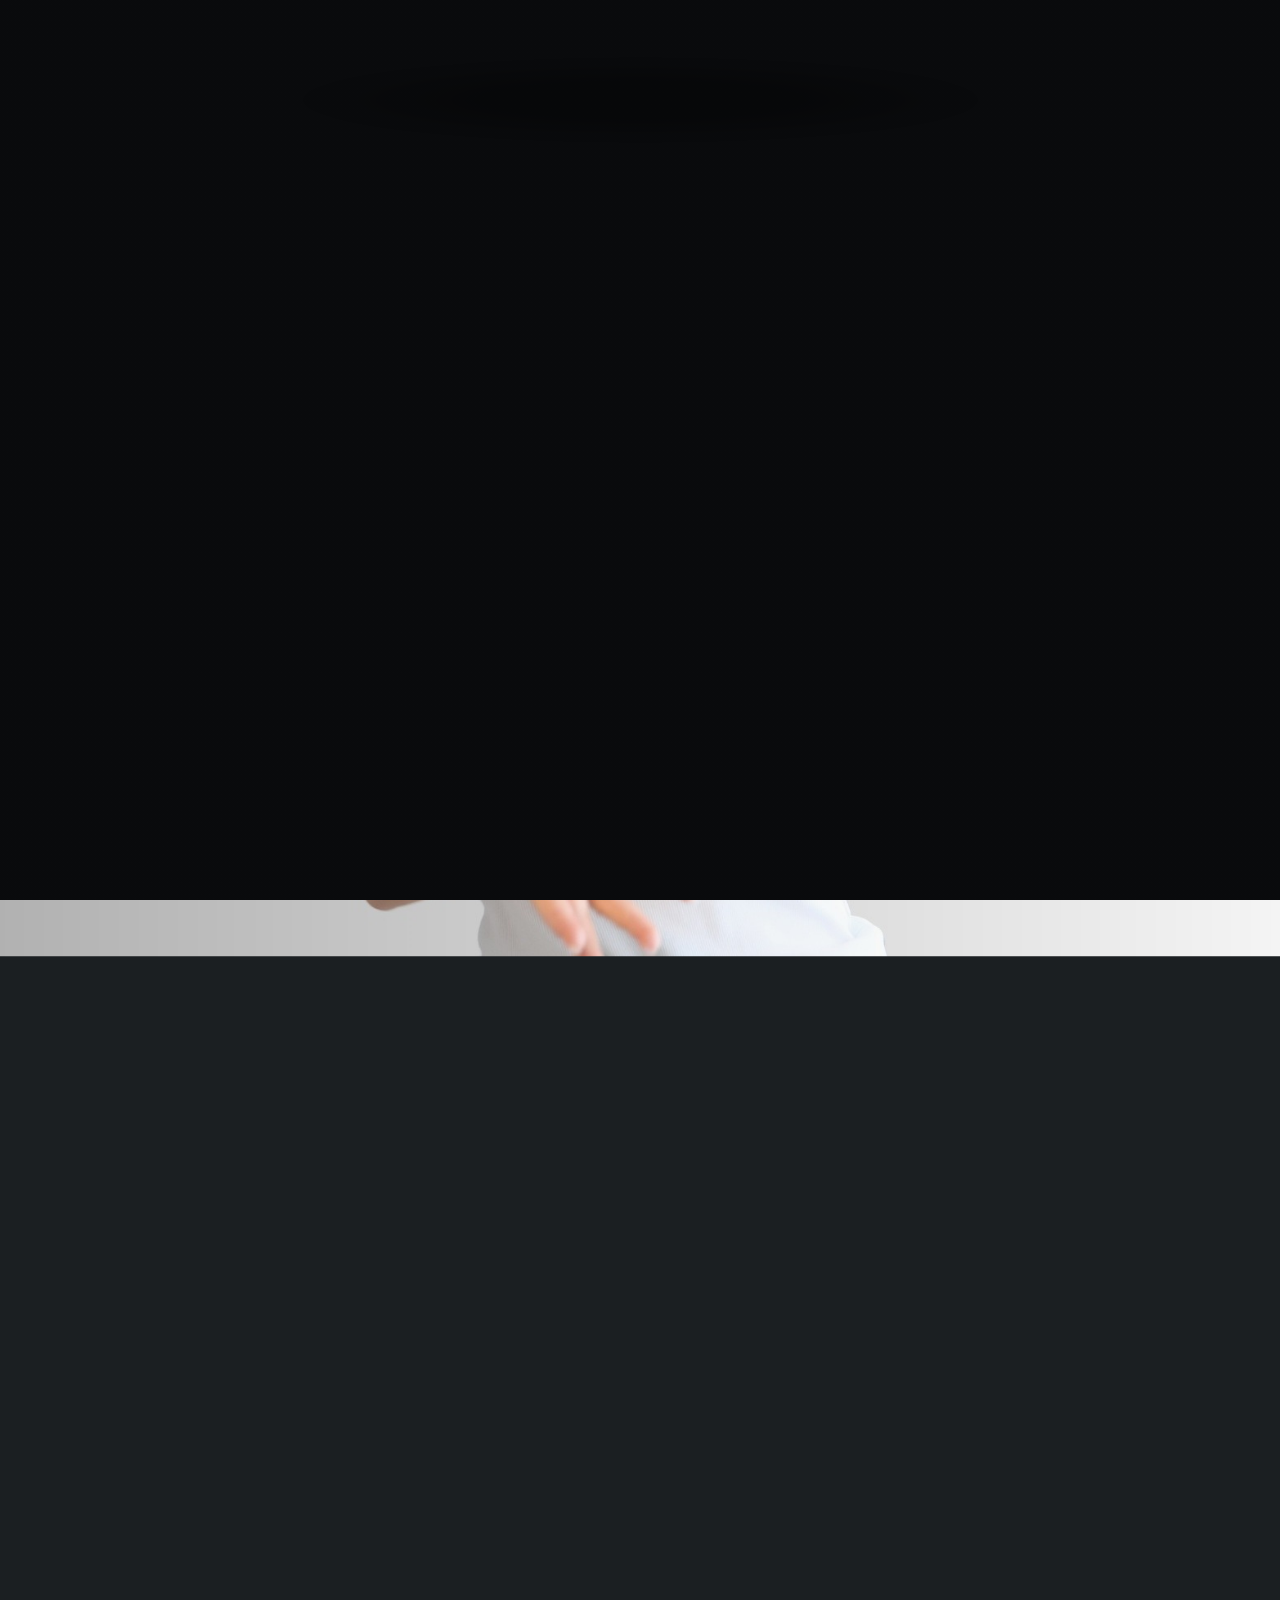
==== index.html @ 4528d829 "suntaici-firstpage" ====
<!DOCTYPE HTML>
<!--
	Dimension by HTML5 UP
	html5up.net | @ajlkn
	Free for personal and commercial use under the CCA 3.0 license (html5up.net/license)
-->
<html>
	<head>
		<title>Raluca Buzatu</title>
		<meta charset="utf-8" />
		<meta name="viewport" content="width=device-width, initial-scale=1, user-scalable=no" />
		<link rel="stylesheet" href="assets/css/main.css" />
		<noscript><link rel="stylesheet" href="assets/css/noscript.css" /></noscript>
	</head>
	<body class="is-preload">

		<!-- Wrapper -->
			<div id="wrapper">

				<!-- Header -->
					<header id="header">
						<!--<div class="logo">
							<span class="icon fas fa-infinity"></span>
						</div>-->
						<div class="content">
							<div class="inner">
								<h1>Raluca Buzatu</h1>
								<p>Trainer & Coach în Transformare Personală | Terapeut cu formare în lucrul psihologic, <br />
								emoțional și energetic | Fondatoarea tehnicii LUMIA</p>
							</div>
						</div>
						<nav>
							<ul>
								<li><a href="#eusunt">Eu sunt</a></li>
								<li><a href="#ceofer">Ce ofer</a></li>
								<li><a href="#vreau">Vreau</a></li>
								<li><a href="#suntaici">Sunt aici</a></li>
								<!--<li><a href="#elements">Elements</a></li>-->
							</ul>
						</nav>
					</header>

				<!-- Main -->
					<div id="main">

						<!-- Eu sunt -->
							<article id="eusunt">
								<h2 class="major">Eu sunt</h2>
								<span class="image main"><img src="images/pic01.jpg" alt="" /></span>
								<p>Eu sunt Raluca Mioara, un suflet care și-a început călătoria acum mulți ani, în căutarea sinelui. Pasiunea mi-am descoperit-o în timpul revoluției mele interioare, care m-a condus către oameni.</p>
								<p>„Eu sunt” nu vreau să fie despre mine, vreau să fie despre tine. Pentru că tu poți fi tot ceea ce ai visat de mic sau de mică să fii, tot ce ți-ai dorit dintotdeauna; poate o variantă mai bună, poate un suflet mai conectat cu Dumnezeu, cu Divinul, cu scânteia ta interioară.</p>
								<p>Am ales să mă dedic propriei evoluții pentru a-ți oferi un sprijin real. Am lăsat în urmă validările ego-ului ca să te primesc cu o inimă deschisă, într-un proces de transformare pe care îl continui zi de zi.</p>
								<p>Așa că, în prezent, sunt maestru Reiki și inițiată în Shamballa, Karuna și Bioenergie. Sunt coach și trainer acreditat, cu o pasiune nesfârșită de a aduce lumină în viețile celor care aleg să lucreze cu mine.</p>								
							
							<ul class="actions next-section">
								<li><a href="#ceofer" class="button next-btn">Descoperă ce ofer</a></li>
								<li><a href="#vreau" class="button book-btn">Programează o sesiune</a></li>
							</ul>
							</article>

				<!-- Ce ofer -->
				<article id="ceofer">
				<h2 class="major">Ce ofer</h2>
				<span class="image main"><img src="images/pic02.jpg" alt="" /></span>
				
				<!-- SESIUNE 1:1 -->
				<section class="offer-block">
					<h3 class="offer-title">Sesiune individuală 1:1</h3>

					<p>
					<strong>Online – Google Meet</strong><br>
					Durată: 60 minute
					</p>

					<p>
					Un spațiu sigur și lipsit de judecată, în care poți vorbi liber și înțelege mai clar ceea ce trăiești. 
					În acest proces, poți descoperi direcția potrivită pentru tine, cu susținere autentică și înțelegere.
					</p>

					<details>
					<summary>Sesiunea individuală 1:1 este potrivită pentru tine dacă…</summary>

					<ul>
						<li>Te simți rătăcit în propria viață</li>
						<li>Te simți neînțeles sau judecat</li>
						<li>Treci printr-un moment provocator</li>
						<li>Îți dorești o schimbare, dar nu știi de unde să începi</li>
						<li>Simți că ceva te blochează și nu înțelegi exact ce</li>
						<li>Simți nevoia să vorbești cu cineva într-un spațiu sigur</li>
						<li>Vrei mai multă încredere și claritate în viața ta</li>
						<li>Vrei să te regăsești și să îți accesezi potențialul</li>
					</ul>

					</details>
				</section>

				<!-- LUMIA -->
				<section class="offer-block">
					<h3 class="offer-title">Sesiune energetică LUMIA</h3>

					<p>
					<strong>De la distanță</strong><br>
					Durată: 60 minute
					</p>

					<p>
					În sesiunile LUMIA, mă conectez la Energia Sursei și permit energiei să ajungă la tine exact atât cât ai nevoie.
					În timpul sesiunii pot identifica zonele în care energia este blocată sau dezechilibrată. 
					Acestea se pot manifesta prin oboseală, disconfort fizic sau emoțional.
					Procesul susține eliberarea acestor tensiuni, precum și curățarea și alinierea centrilor energetici (chakrelor) 
					pentru a reveni treptat la echilibru, claritate și la o stare naturală de armonie.
					</p>

					<details>
					<summary>Sesiunea energetică LUMIA este potrivită pentru tine dacă…</summary>

					<ul>
						<li>Simți că ai blocaje energetice sau emoționale</li>
						<li>Te confrunți cu stres, oboseală sau epuizare</li>
						<li>Ai nevoie de relaxare profundă și liniște interioară</li>
						<li>Îți dorești mai multă claritate în deciziile tale</li>
						<li>Simți nevoia să te reconectezi cu tine și cu energia ta</li>
						<li>Vrei susținere în procesul tău personal și în intențiile tale reale</li>
					</ul>
					</details>
				</section>

				<ul class="actions next-section">
					<li><a href="#vreau" class="button book-btn">Programează o sesiune</a></li>
				</ul>
				</article>

						<!-- Vreau -->
							<article id="vreau">
								<h2 class="major">Vreau</h2>
								<section id="programare" style="max-width: 100%; margin: 40px auto; padding: 0;">
									<!-- <h2 style="margin-bottom: 12px;">Programează o ședință</h2> -->
									<p style="margin-top: 0; margin-bottom: 16px; opacity: 0.8;">
										Alege tipul întâlnirii, apoi selectează data și ora disponibile.
									</p>

									<div id="iframe-holder" style="border: 1px solid rgba(0,0,0,0.12); border-radius: 12px; overflow: hidden;">
										<iframe
										id="calendar-cal"
										src="https://cal.com/ralucabuzatu"
										style="width: 100%; height: 820px; border: 0;"
										loading="lazy"
										referrerpolicy="no-referrer-when-downgrade"
										allow="camera; microphone; fullscreen; display-capture">
										</iframe>
									</div>
								</section>
							</article>

						<!-- Sunt aici -->
							<article id="suntaici">
								<h2 class="major">Începem?</h2>
								<span class="image main"><img src="images/pic03.jpg" alt="" /></span>
								<form id="suntaiciForm">
								<div class="fields">

									<div class="field half">
									<label for="nume">Nume</label>
									<input type="text" name="nume" id="nume" required />
									</div>

									<div class="field half">
									<label for="prenume">Prenume</label>
									<input type="text" name="prenume" id="prenume" required />
									</div>

									<div class="field half">
									<label for="email">Email</label>
									<input type="email" name="email" id="email" required />
									</div>

									<div class="field half">
									<label for="telefon">Telefon</label>
									<input type="text" inputmode="tel" name="telefon" id="telefon" />
									</div>

									<div class="field">
									<label for="mesaj">Mesaj</label>
									<textarea name="mesaj" id="mesaj" rows="4" required></textarea>
									</div>

								</div>

								<ul class="actions">
									<li><input type="submit" value="Trimite mesajul" class="primary" /></li>
									<li><input type="reset" value="Resetează" /></li>
								</ul>
								</form>

								<p id="suntaiciStatus" style="margin-top:1rem;"></p>
								<ul class="icons">
									<li><a href="https://www.instagram.com/ralucabuzatu.ro" class="icon brands fa-instagram"><span class="label">Instagram</span></a></li>
									<li><a href="https://www.tiktok.com/@ralucabuzatu.ro" class="icon brands fa-tiktok"><span class="label">GitHub</span></a></li>
									<li><a href="https://www.facebook.com/profile.php?id=61586095791926" class="icon brands fa-facebook-f"><span class="label">Facebook</span></a></li>

								</ul>
							</article>

						<!-- Elements -->
							<article id="elements">
								<h2 class="major">Elements</h2>

								<section>
									<h3 class="major">Text</h3>
									<p>This is <b>bold</b> and this is <strong>strong</strong>. This is <i>italic</i> and this is <em>emphasized</em>.
									This is <sup>superscript</sup> text and this is <sub>subscript</sub> text.
									This is <u>underlined</u> and this is code: <code>for (;;) { ... }</code>. Finally, <a href="#">this is a link</a>.</p>
									<hr />
									<h2>Heading Level 2</h2>
									<h3>Heading Level 3</h3>
									<h4>Heading Level 4</h4>
									<h5>Heading Level 5</h5>
									<h6>Heading Level 6</h6>
									<hr />
									<h4>Blockquote</h4>
									<blockquote>Fringilla nisl. Donec accumsan interdum nisi, quis tincidunt felis sagittis eget tempus euismod. Vestibulum ante ipsum primis in faucibus vestibulum. Blandit adipiscing eu felis iaculis volutpat ac adipiscing accumsan faucibus. Vestibulum ante ipsum primis in faucibus lorem ipsum dolor sit amet nullam adipiscing eu felis.</blockquote>
									<h4>Preformatted</h4>
									<pre><code>i = 0;

while (!deck.isInOrder()) {
    print 'Iteration ' + i;
    deck.shuffle();
    i++;
}

print 'It took ' + i + ' iterations to sort the deck.';</code></pre>
								</section>

								<section>
									<h3 class="major">Lists</h3>

									<h4>Unordered</h4>
									<ul>
										<li>Dolor pulvinar etiam.</li>
										<li>Sagittis adipiscing.</li>
										<li>Felis enim feugiat.</li>
									</ul>

									<h4>Alternate</h4>
									<ul class="alt">
										<li>Dolor pulvinar etiam.</li>
										<li>Sagittis adipiscing.</li>
										<li>Felis enim feugiat.</li>
									</ul>

									<h4>Ordered</h4>
									<ol>
										<li>Dolor pulvinar etiam.</li>
										<li>Etiam vel felis viverra.</li>
										<li>Felis enim feugiat.</li>
										<li>Dolor pulvinar etiam.</li>
										<li>Etiam vel felis lorem.</li>
										<li>Felis enim et feugiat.</li>
									</ol>
									<h4>Icons</h4>
									<ul class="icons">
										<li><a href="#" class="icon brands fa-twitter"><span class="label">Twitter</span></a></li>
										<li><a href="#" class="icon brands fa-facebook-f"><span class="label">Facebook</span></a></li>
										<li><a href="#" class="icon brands fa-instagram"><span class="label">Instagram</span></a></li>
										<li><a href="#" class="icon brands fa-github"><span class="label">Github</span></a></li>
									</ul>

									<h4>Actions</h4>
									<ul class="actions">
										<li><a href="#" class="button primary">Default</a></li>
										<li><a href="#" class="button">Default</a></li>
									</ul>
									<ul class="actions stacked">
										<li><a href="#" class="button primary">Default</a></li>
										<li><a href="#" class="button">Default</a></li>
									</ul>
								</section>

								<section>
									<h3 class="major">Table</h3>
									<h4>Default</h4>
									<div class="table-wrapper">
										<table>
											<thead>
												<tr>
													<th>Name</th>
													<th>Description</th>
													<th>Price</th>
												</tr>
											</thead>
											<tbody>
												<tr>
													<td>Item One</td>
													<td>Ante turpis integer aliquet porttitor.</td>
													<td>29.99</td>
												</tr>
												<tr>
													<td>Item Two</td>
													<td>Vis ac commodo adipiscing arcu aliquet.</td>
													<td>19.99</td>
												</tr>
												<tr>
													<td>Item Three</td>
													<td> Morbi faucibus arcu accumsan lorem.</td>
													<td>29.99</td>
												</tr>
												<tr>
													<td>Item Four</td>
													<td>Vitae integer tempus condimentum.</td>
													<td>19.99</td>
												</tr>
												<tr>
													<td>Item Five</td>
													<td>Ante turpis integer aliquet porttitor.</td>
													<td>29.99</td>
												</tr>
											</tbody>
											<tfoot>
												<tr>
													<td colspan="2"></td>
													<td>100.00</td>
												</tr>
											</tfoot>
										</table>
									</div>

									<h4>Alternate</h4>
									<div class="table-wrapper">
										<table class="alt">
											<thead>
												<tr>
													<th>Name</th>
													<th>Description</th>
													<th>Price</th>
												</tr>
											</thead>
											<tbody>
												<tr>
													<td>Item One</td>
													<td>Ante turpis integer aliquet porttitor.</td>
													<td>29.99</td>
												</tr>
												<tr>
													<td>Item Two</td>
													<td>Vis ac commodo adipiscing arcu aliquet.</td>
													<td>19.99</td>
												</tr>
												<tr>
													<td>Item Three</td>
													<td> Morbi faucibus arcu accumsan lorem.</td>
													<td>29.99</td>
												</tr>
												<tr>
													<td>Item Four</td>
													<td>Vitae integer tempus condimentum.</td>
													<td>19.99</td>
												</tr>
												<tr>
													<td>Item Five</td>
													<td>Ante turpis integer aliquet porttitor.</td>
													<td>29.99</td>
												</tr>
											</tbody>
											<tfoot>
												<tr>
													<td colspan="2"></td>
													<td>100.00</td>
												</tr>
											</tfoot>
										</table>
									</div>
								</section>

								<section>
									<h3 class="major">Buttons</h3>
									<ul class="actions">
										<li><a href="#" class="button primary">Primary</a></li>
										<li><a href="#" class="button">Default</a></li>
									</ul>
									<ul class="actions">
										<li><a href="#" class="button">Default</a></li>
										<li><a href="#" class="button small">Small</a></li>
									</ul>
									<ul class="actions">
										<li><a href="#" class="button primary icon solid fa-download">Icon</a></li>
										<li><a href="#" class="button icon solid fa-download">Icon</a></li>
									</ul>
									<ul class="actions">
										<li><span class="button primary disabled">Disabled</span></li>
										<li><span class="button disabled">Disabled</span></li>
									</ul>
								</section>

								<section>
									<h3 class="major">Form</h3>
									<form method="post" action="#">
										<div class="fields">
											<div class="field half">
												<label for="demo-name">Name</label>
												<input type="text" name="demo-name" id="demo-name" value="" placeholder="Jane Doe" />
											</div>
											<div class="field half">
												<label for="demo-email">Email</label>
												<input type="email" name="demo-email" id="demo-email" value="" placeholder="jane@untitled.tld" />
											</div>
											<div class="field">
												<label for="demo-category">Category</label>
												<select name="demo-category" id="demo-category">
													<option value="">-</option>
													<option value="1">Manufacturing</option>
													<option value="1">Shipping</option>
													<option value="1">Administration</option>
													<option value="1">Human Resources</option>
												</select>
											</div>
											<div class="field half">
												<input type="radio" id="demo-priority-low" name="demo-priority" checked>
												<label for="demo-priority-low">Low</label>
											</div>
											<div class="field half">
												<input type="radio" id="demo-priority-high" name="demo-priority">
												<label for="demo-priority-high">High</label>
											</div>
											<div class="field half">
												<input type="checkbox" id="demo-copy" name="demo-copy">
												<label for="demo-copy">Email me a copy</label>
											</div>
											<div class="field half">
												<input type="checkbox" id="demo-human" name="demo-human" checked>
												<label for="demo-human">Not a robot</label>
											</div>
											<div class="field">
												<label for="demo-message">Message</label>
												<textarea name="demo-message" id="demo-message" placeholder="Enter your message" rows="6"></textarea>
											</div>
										</div>
										<ul class="actions">
											<li><input type="submit" value="Send Message" class="primary" /></li>
											<li><input type="reset" value="Reset" /></li>
										</ul>
									</form>
								</section>

							</article>

					</div>

				<!-- Footer -->
					<footer id="footer">
						<p class="copyright">&copy; Raluca Buzatu. All rights reserved.</a></p>
					</footer>

			</div>

		<!-- BG -->
			<div id="bg"></div>

		<!-- Scripts -->
			<script src="assets/js/jquery.min.js"></script>
			<script src="assets/js/browser.min.js"></script>
			<script src="assets/js/breakpoints.min.js"></script>
			<script src="assets/js/util.js"></script>
			<script src="assets/js/main.js"></script>


	<script>
		(function () {
			const form = document.getElementById('suntaiciForm');
			const statusEl = document.getElementById('suntaiciStatus');
			if (!form) return;

			form.addEventListener('submit', async (e) => {
				e.preventDefault();
				statusEl.textContent = "Se trimite...";

				// Wrap the logic in try { }
				try {
					const payload = {
						nume: document.getElementById('nume').value.trim(),
						prenume: document.getElementById('prenume').value.trim(),
						email: document.getElementById('email').value.trim(),
						telefon: document.getElementById('telefon').value.trim(),
						mesaj: document.getElementById('mesaj').value.trim(),
						source: "ralucabuzatu.ro",
						timestamp: new Date().toISOString()
					};

					const response = await fetch("https://n8n.razvanbuzatu.com/webhook/incepem", {
						method: "POST",
						headers: { "Content-Type": "application/json" },
						body: JSON.stringify(payload)
					});

					// Check if the HTTP status is 200-299
					if (!response.ok) {
						throw new Error(`Server responded with ${response.status}`);
					}

					const data = await response.json();

					// Note: n8n usually returns a custom object. 
					// Ensure your n8n Respond to Webhook node sends { "ok": true }
					if (data && (data.ok || data.message === 'success' || response.status === 200)) {
						statusEl.textContent = "Mesaj trimis cu succes.";
						form.reset();
					} else {
						throw new Error("Invalid response format");
					}

				} catch (err) {
					statusEl.textContent = "Eroare la trimitere. Încearcă din nou.";
					console.error("Webhook Error:", err);
				}
			});
		})();
		</script>

		<script>
			document.addEventListener("DOMContentLoaded", function() {
				const linkVreau = document.querySelector('a[href="#vreau"]');
				const container = document.getElementById('iframe-holder');

				if (linkVreau && container) {
					linkVreau.addEventListener('click', function() {
						setTimeout(function() {
							container.innerHTML = `
								<iframe
									id="calendar-cal"
									src="https://cal.com/ralucabuzatu"
									style="width: 100%; height: 820px; border: 0;"
									loading="lazy"
									referrerpolicy="no-referrer-when-downgrade"
									allow="camera; microphone; fullscreen; display-capture">
								</iframe>
							`;
						}, 150); 
					});
				}
			});
		</script>
	</body>
</html>
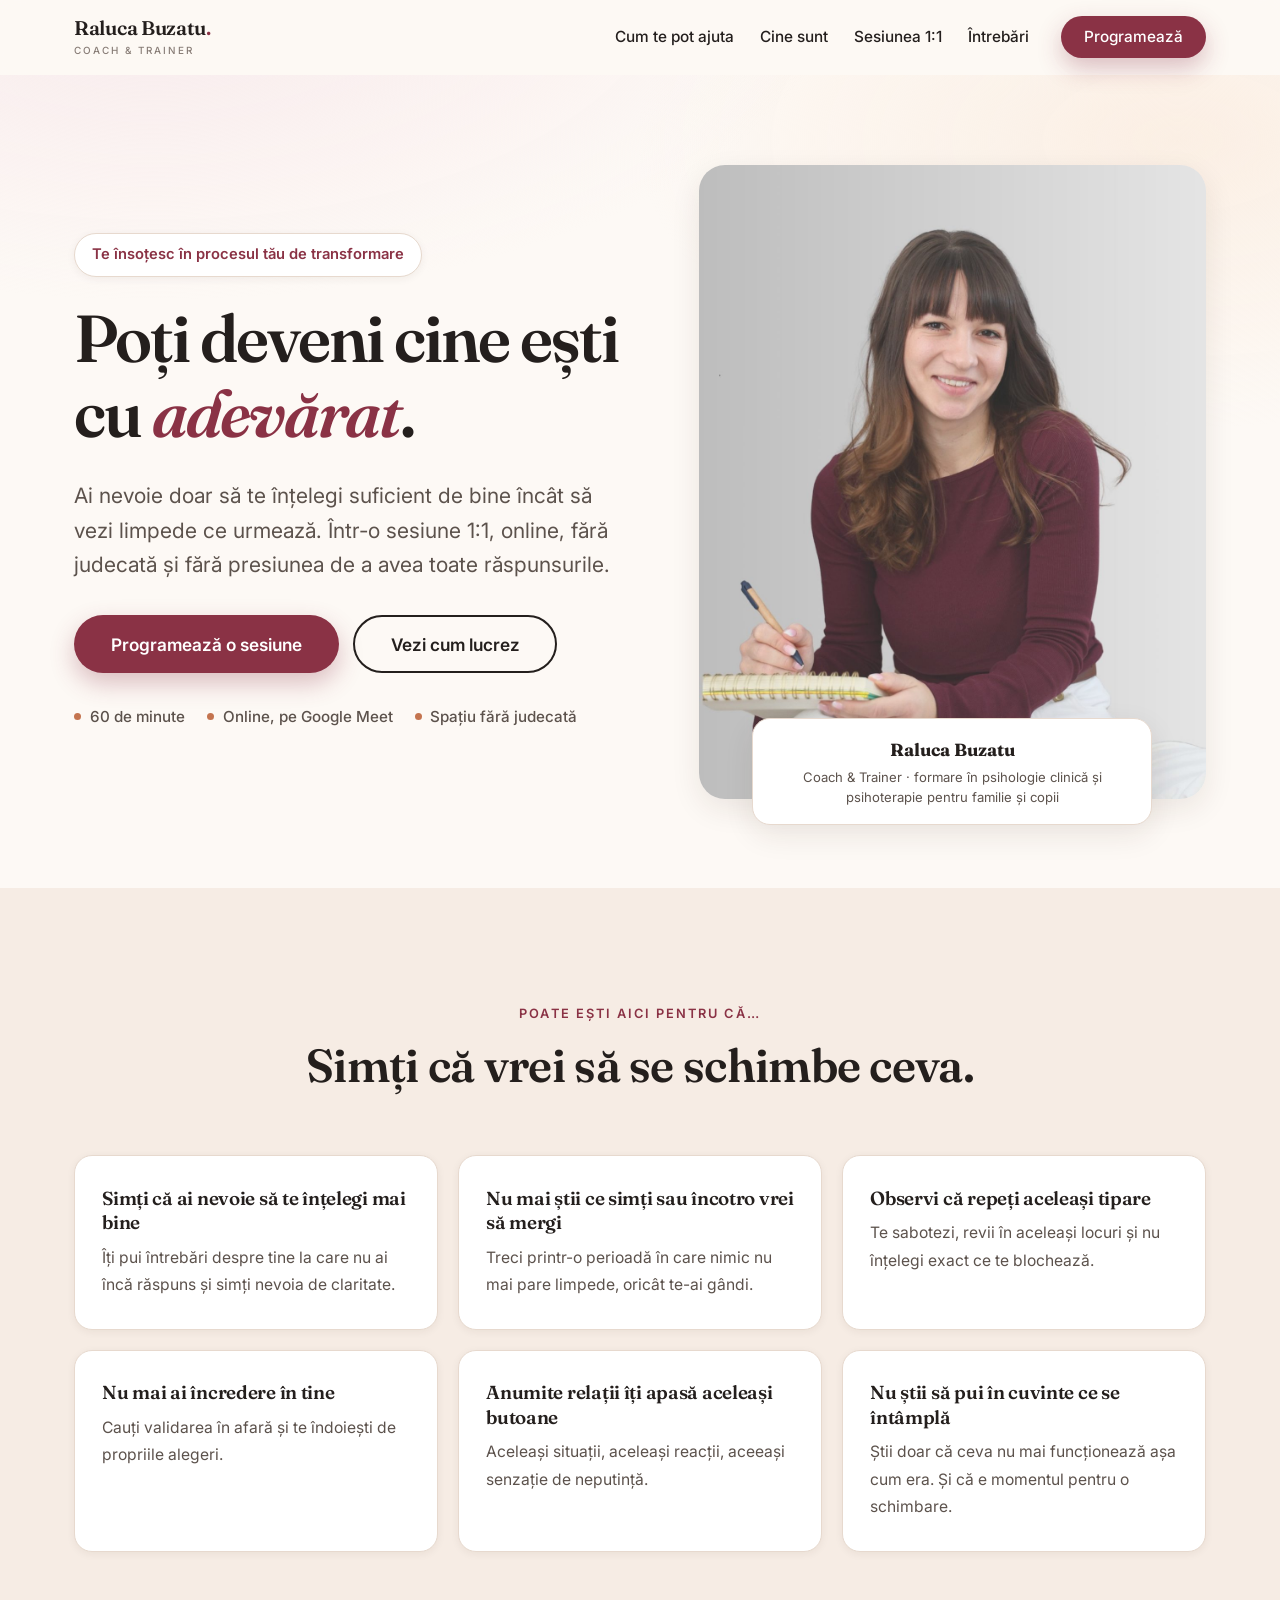
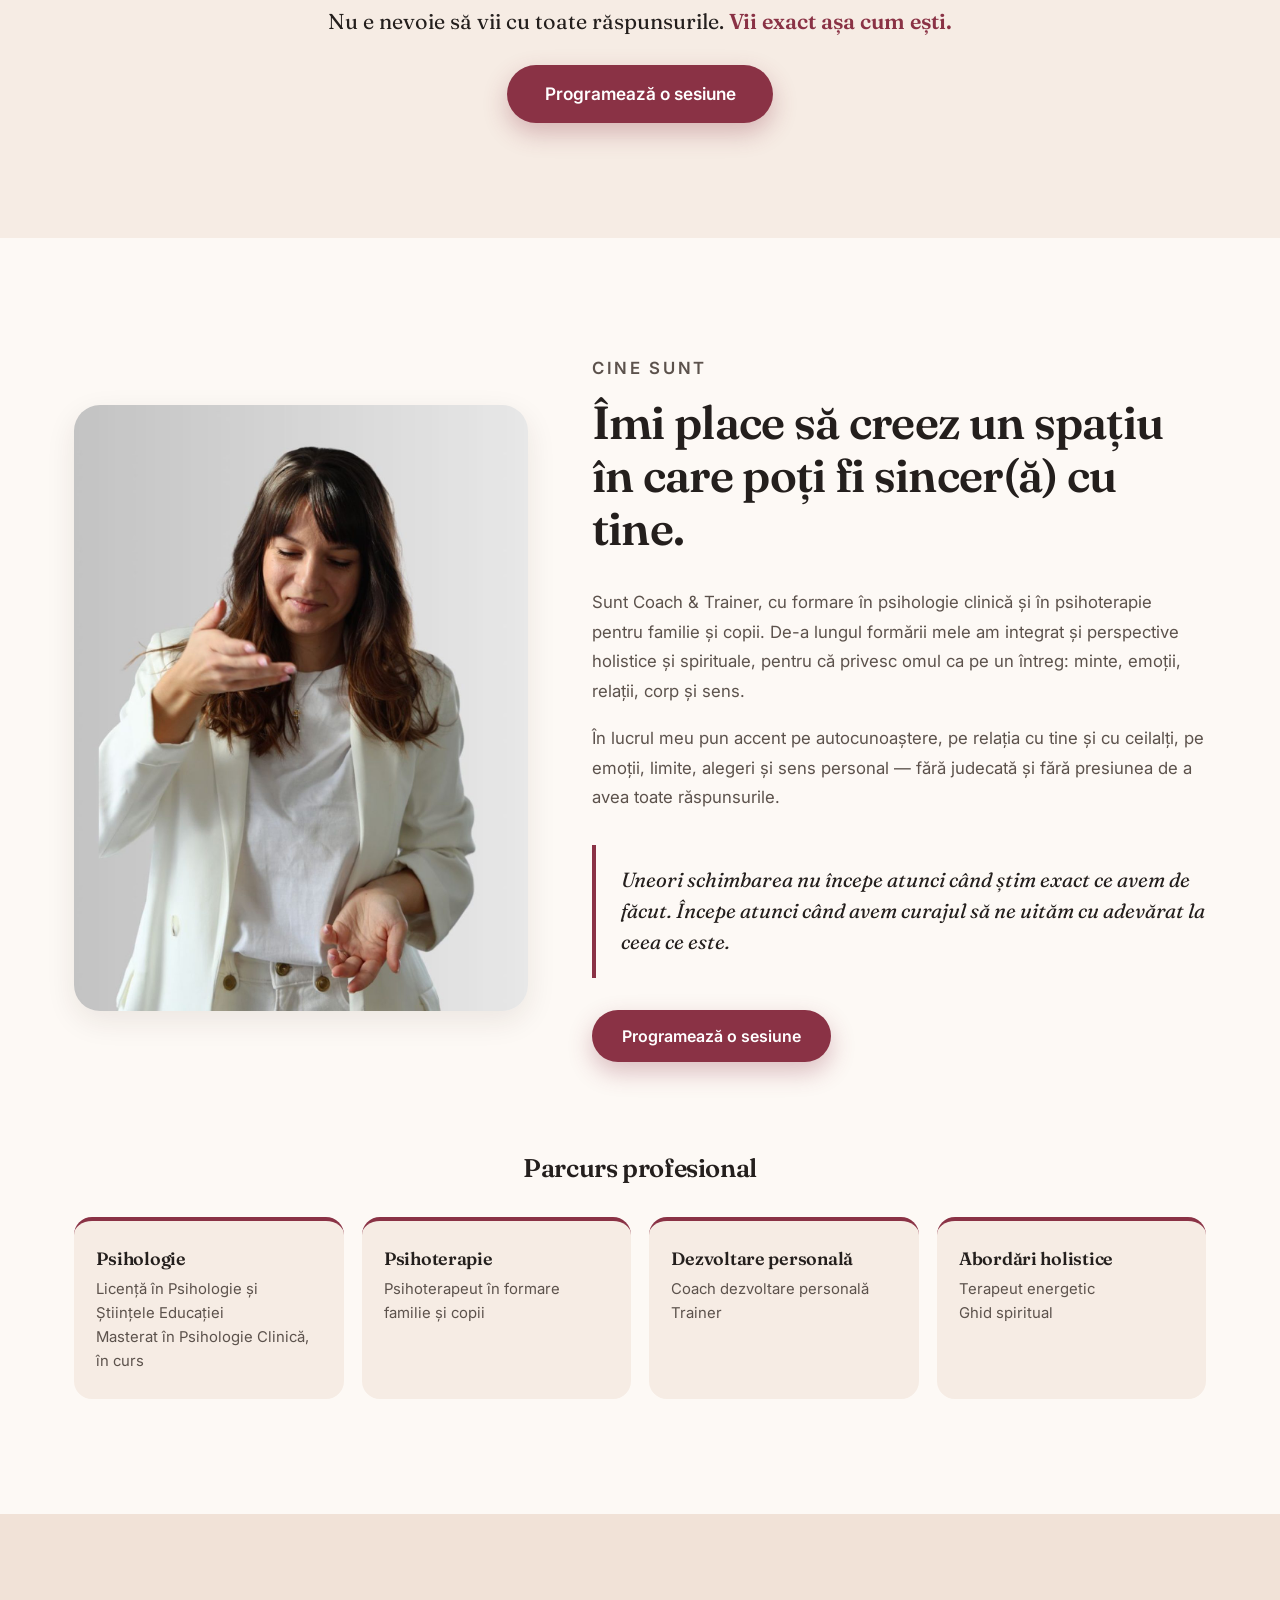
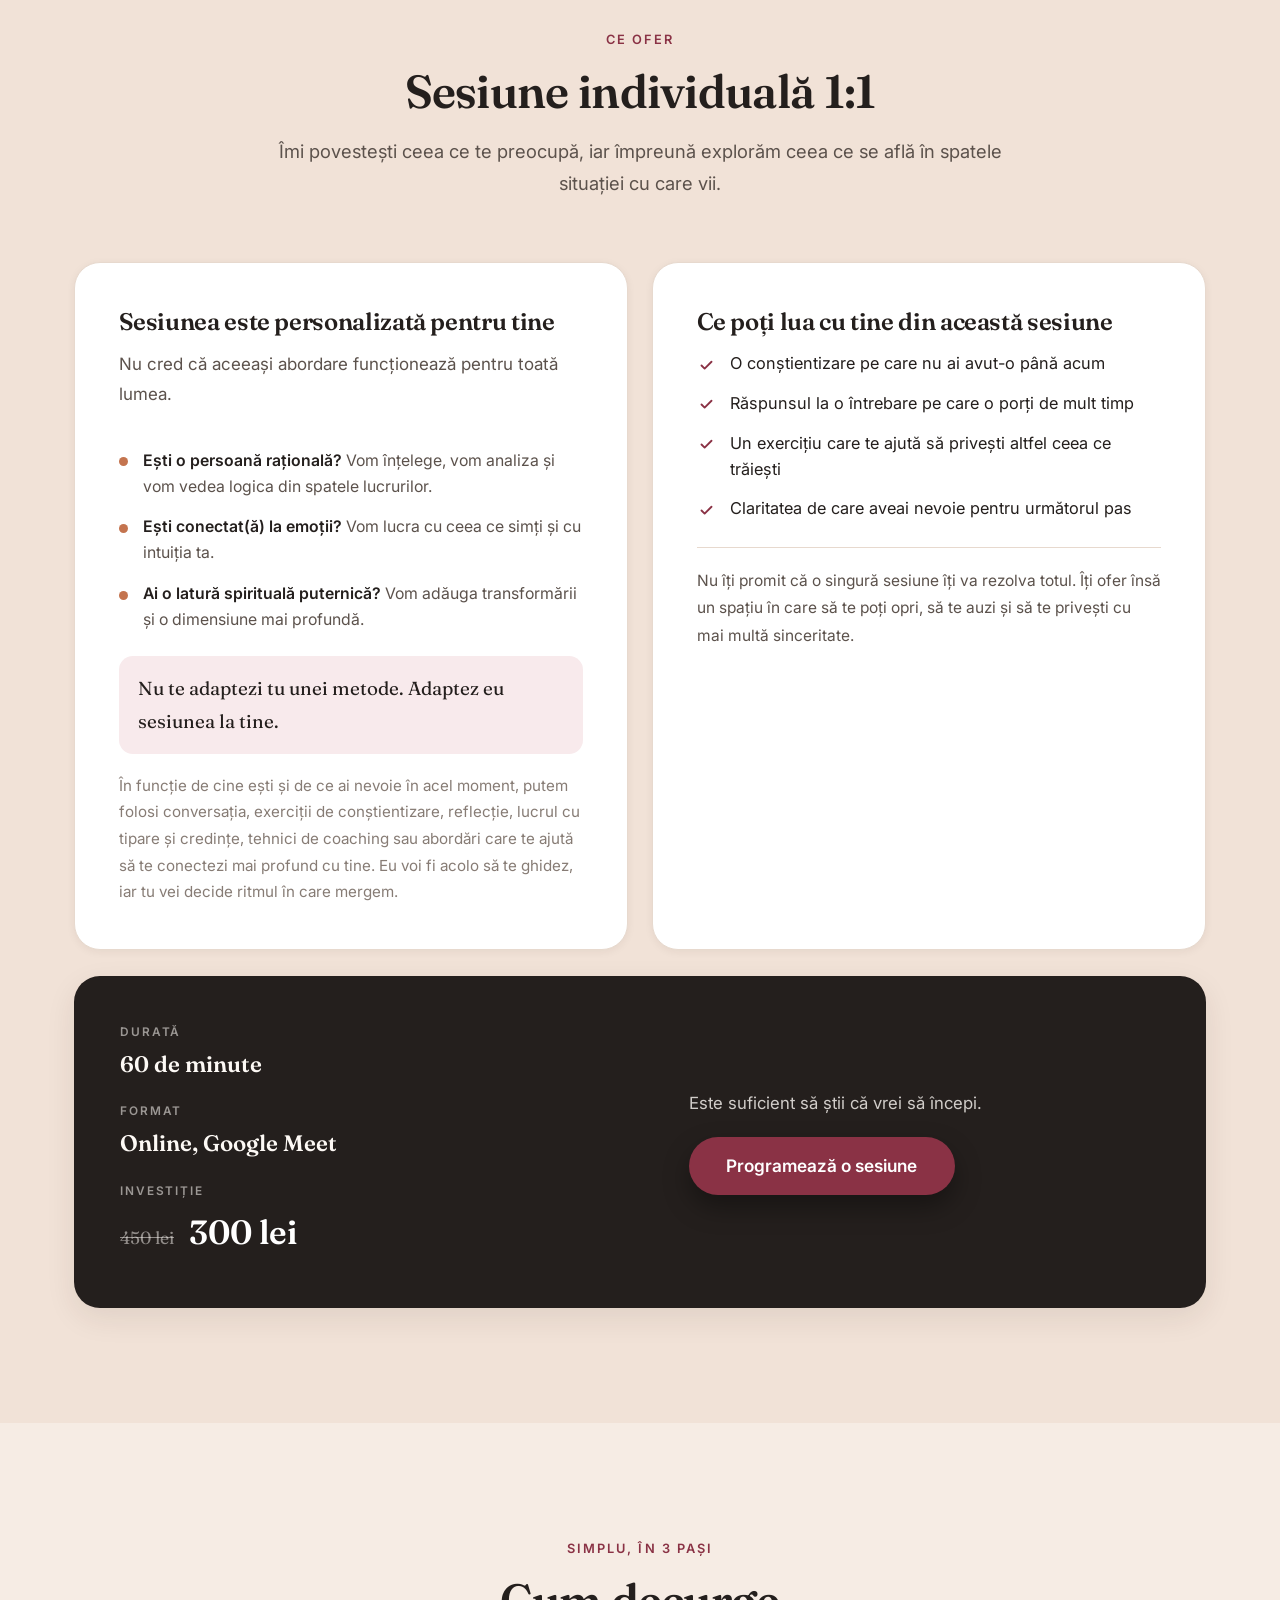
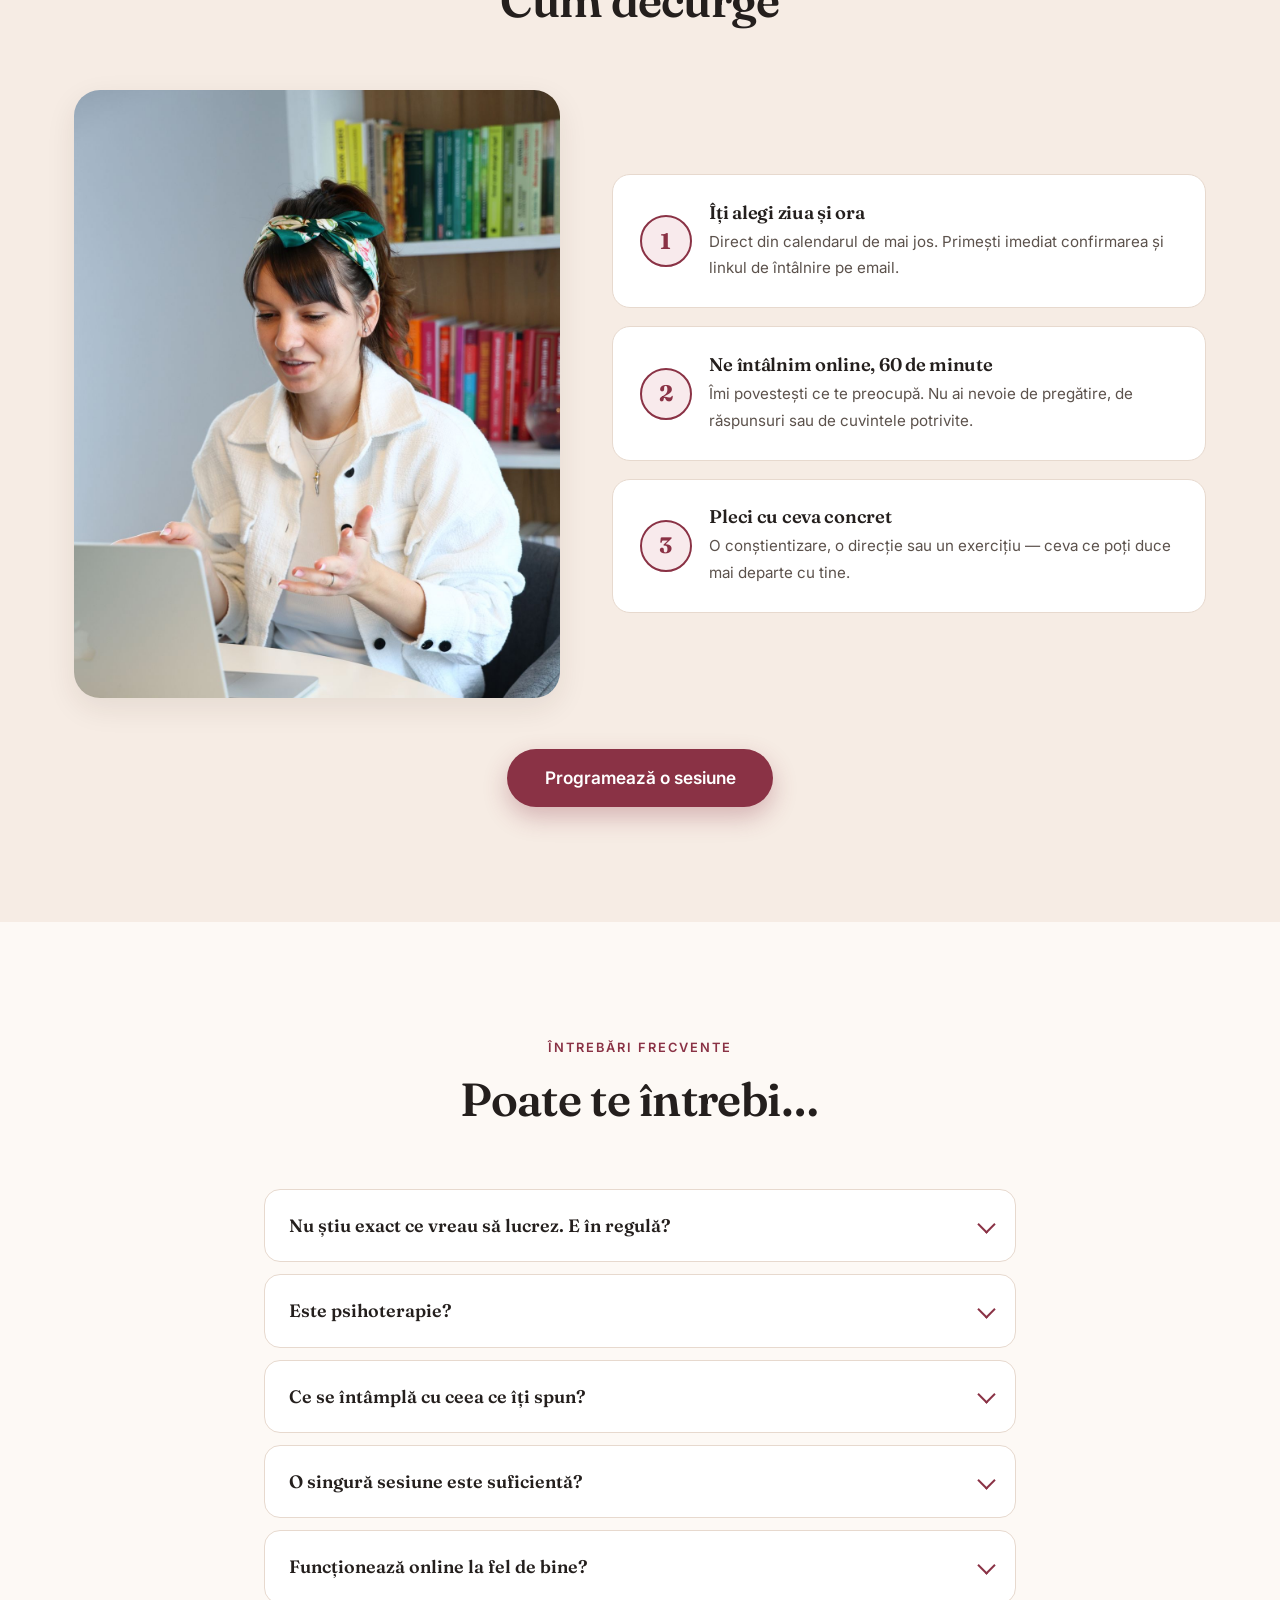
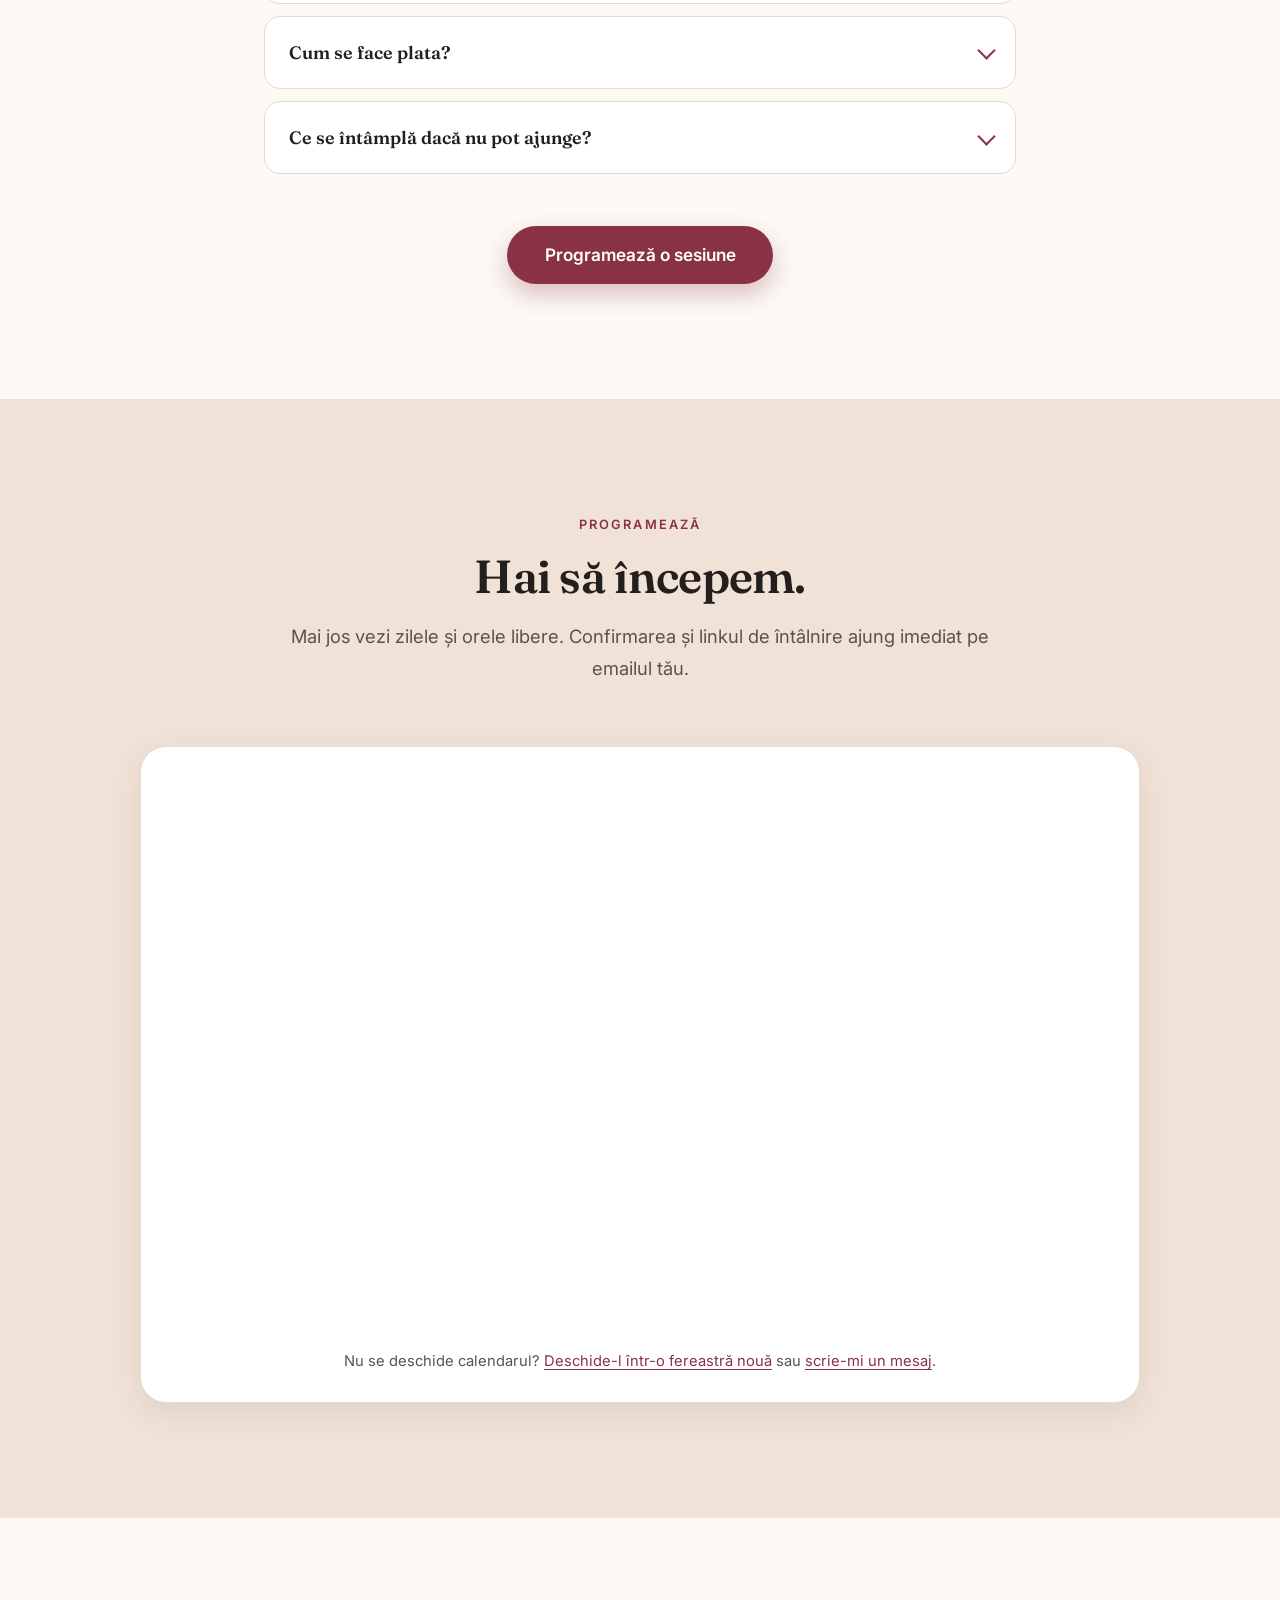
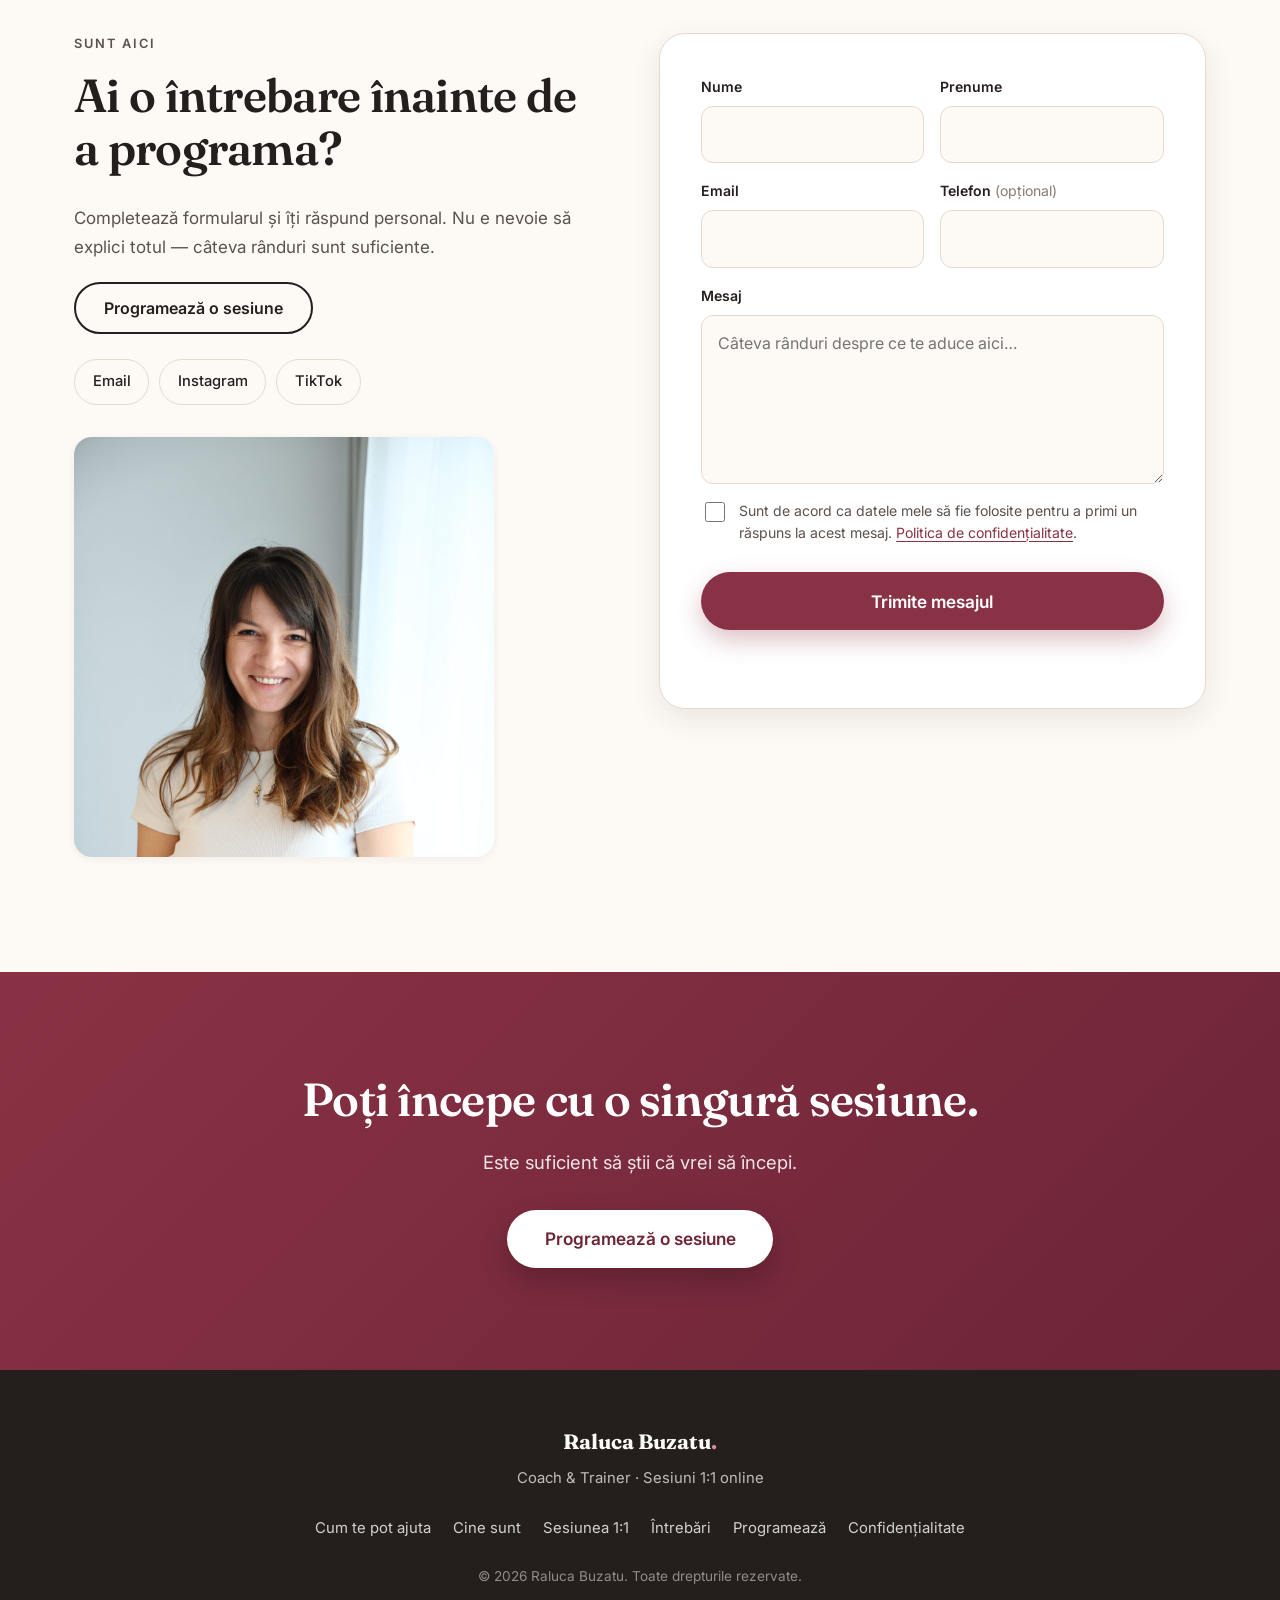
==== commit f6bacb65: "Site nou: structura centrata pe nevoia clientului, CTA catre programare Rescriere completa, fara fra" ====
--- a/index.html
+++ b/index.html
@@ -1,542 +1,525 @@
-<!DOCTYPE HTML>
-<!--
-	Dimension by HTML5 UP
-	html5up.net | @ajlkn
-	Free for personal and commercial use under the CCA 3.0 license (html5up.net/license)
--->
-<html>
-	<head>
-		<title>Raluca Buzatu</title>
-		<meta charset="utf-8" />
-		<meta name="viewport" content="width=device-width, initial-scale=1, user-scalable=no" />
-		<link rel="stylesheet" href="assets/css/main.css" />
-		<noscript><link rel="stylesheet" href="assets/css/noscript.css" /></noscript>
-	</head>
-	<body class="is-preload">
-
-		<!-- Wrapper -->
-			<div id="wrapper">
-
-				<!-- Header -->
-					<header id="header">
-						<!--<div class="logo">
-							<span class="icon fas fa-infinity"></span>
-						</div>-->
-						<div class="content">
-							<div class="inner">
-								<h1>Raluca Buzatu</h1>
-								<p>Trainer & Coach în Transformare Personală | Terapeut cu formare în lucrul psihologic, <br />
-								emoțional și energetic | Fondatoarea tehnicii LUMIA</p>
-							</div>
-						</div>
-						<nav>
-							<ul>
-								<li><a href="#eusunt">Eu sunt</a></li>
-								<li><a href="#ceofer">Ce ofer</a></li>
-								<li><a href="#vreau">Vreau</a></li>
-								<li><a href="#suntaici">Sunt aici</a></li>
-								<!--<li><a href="#elements">Elements</a></li>-->
-							</ul>
-						</nav>
-					</header>
-
-				<!-- Main -->
-					<div id="main">
-
-						<!-- Eu sunt -->
-							<article id="eusunt">
-								<h2 class="major">Eu sunt</h2>
-								<span class="image main"><img src="images/pic01.jpg" alt="" /></span>
-								<p>Eu sunt Raluca Mioara, un suflet care și-a început călătoria acum mulți ani, în căutarea sinelui. Pasiunea mi-am descoperit-o în timpul revoluției mele interioare, care m-a condus către oameni.</p>
-								<p>„Eu sunt” nu vreau să fie despre mine, vreau să fie despre tine. Pentru că tu poți fi tot ceea ce ai visat de mic sau de mică să fii, tot ce ți-ai dorit dintotdeauna; poate o variantă mai bună, poate un suflet mai conectat cu Dumnezeu, cu Divinul, cu scânteia ta interioară.</p>
-								<p>Am ales să mă dedic propriei evoluții pentru a-ți oferi un sprijin real. Am lăsat în urmă validările ego-ului ca să te primesc cu o inimă deschisă, într-un proces de transformare pe care îl continui zi de zi.</p>
-								<p>Așa că, în prezent, sunt maestru Reiki și inițiată în Shamballa, Karuna și Bioenergie. Sunt coach și trainer acreditat, cu o pasiune nesfârșită de a aduce lumină în viețile celor care aleg să lucreze cu mine.</p>								
-							
-							<ul class="actions next-section">
-								<li><a href="#ceofer" class="button next-btn">Descoperă ce ofer</a></li>
-								<li><a href="#vreau" class="button book-btn">Programează o sesiune</a></li>
-							</ul>
-							</article>
-
-				<!-- Ce ofer -->
-				<article id="ceofer">
-				<h2 class="major">Ce ofer</h2>
-				<span class="image main"><img src="images/pic02.jpg" alt="" /></span>
-				
-				<!-- SESIUNE 1:1 -->
-				<section class="offer-block">
-					<h3 class="offer-title">Sesiune individuală 1:1</h3>
-
-					<p>
-					<strong>Online – Google Meet</strong><br>
-					Durată: 60 minute
-					</p>
-
-					<p>
-					Un spațiu sigur și lipsit de judecată, în care poți vorbi liber și înțelege mai clar ceea ce trăiești. 
-					În acest proces, poți descoperi direcția potrivită pentru tine, cu susținere autentică și înțelegere.
-					</p>
-
-					<details>
-					<summary>Sesiunea individuală 1:1 este potrivită pentru tine dacă…</summary>
-
-					<ul>
-						<li>Te simți rătăcit în propria viață</li>
-						<li>Te simți neînțeles sau judecat</li>
-						<li>Treci printr-un moment provocator</li>
-						<li>Îți dorești o schimbare, dar nu știi de unde să începi</li>
-						<li>Simți că ceva te blochează și nu înțelegi exact ce</li>
-						<li>Simți nevoia să vorbești cu cineva într-un spațiu sigur</li>
-						<li>Vrei mai multă încredere și claritate în viața ta</li>
-						<li>Vrei să te regăsești și să îți accesezi potențialul</li>
-					</ul>
-
-					</details>
-				</section>
-
-				<!-- LUMIA -->
-				<section class="offer-block">
-					<h3 class="offer-title">Sesiune energetică LUMIA</h3>
-
-					<p>
-					<strong>De la distanță</strong><br>
-					Durată: 60 minute
-					</p>
-
-					<p>
-					În sesiunile LUMIA, mă conectez la Energia Sursei și permit energiei să ajungă la tine exact atât cât ai nevoie.
-					În timpul sesiunii pot identifica zonele în care energia este blocată sau dezechilibrată. 
-					Acestea se pot manifesta prin oboseală, disconfort fizic sau emoțional.
-					Procesul susține eliberarea acestor tensiuni, precum și curățarea și alinierea centrilor energetici (chakrelor) 
-					pentru a reveni treptat la echilibru, claritate și la o stare naturală de armonie.
-					</p>
-
-					<details>
-					<summary>Sesiunea energetică LUMIA este potrivită pentru tine dacă…</summary>
-
-					<ul>
-						<li>Simți că ai blocaje energetice sau emoționale</li>
-						<li>Te confrunți cu stres, oboseală sau epuizare</li>
-						<li>Ai nevoie de relaxare profundă și liniște interioară</li>
-						<li>Îți dorești mai multă claritate în deciziile tale</li>
-						<li>Simți nevoia să te reconectezi cu tine și cu energia ta</li>
-						<li>Vrei susținere în procesul tău personal și în intențiile tale reale</li>
-					</ul>
-					</details>
-				</section>
-
-				<ul class="actions next-section">
-					<li><a href="#vreau" class="button book-btn">Programează o sesiune</a></li>
-				</ul>
-				</article>
-
-						<!-- Vreau -->
-							<article id="vreau">
-								<h2 class="major">Vreau</h2>
-								<section id="programare" style="max-width: 100%; margin: 40px auto; padding: 0;">
-									<!-- <h2 style="margin-bottom: 12px;">Programează o ședință</h2> -->
-									<p style="margin-top: 0; margin-bottom: 16px; opacity: 0.8;">
-										Alege tipul întâlnirii, apoi selectează data și ora disponibile.
-									</p>
-
-									<div id="iframe-holder" style="border: 1px solid rgba(0,0,0,0.12); border-radius: 12px; overflow: hidden;">
-										<iframe
-										id="calendar-cal"
-										src="https://cal.com/ralucabuzatu"
-										style="width: 100%; height: 820px; border: 0;"
-										loading="lazy"
-										referrerpolicy="no-referrer-when-downgrade"
-										allow="camera; microphone; fullscreen; display-capture">
-										</iframe>
-									</div>
-								</section>
-							</article>
-
-						<!-- Sunt aici -->
-							<article id="suntaici">
-								<h2 class="major">Începem?</h2>
-								<span class="image main"><img src="images/pic03.jpg" alt="" /></span>
-								<form id="suntaiciForm">
-								<div class="fields">
-
-									<div class="field half">
-									<label for="nume">Nume</label>
-									<input type="text" name="nume" id="nume" required />
-									</div>
-
-									<div class="field half">
-									<label for="prenume">Prenume</label>
-									<input type="text" name="prenume" id="prenume" required />
-									</div>
-
-									<div class="field half">
-									<label for="email">Email</label>
-									<input type="email" name="email" id="email" required />
-									</div>
-
-									<div class="field half">
-									<label for="telefon">Telefon</label>
-									<input type="text" inputmode="tel" name="telefon" id="telefon" />
-									</div>
-
-									<div class="field">
-									<label for="mesaj">Mesaj</label>
-									<textarea name="mesaj" id="mesaj" rows="4" required></textarea>
-									</div>
-
-								</div>
-
-								<ul class="actions">
-									<li><input type="submit" value="Trimite mesajul" class="primary" /></li>
-									<li><input type="reset" value="Resetează" /></li>
-								</ul>
-								</form>
-
-								<p id="suntaiciStatus" style="margin-top:1rem;"></p>
-								<ul class="icons">
-									<li><a href="https://www.instagram.com/ralucabuzatu.ro" class="icon brands fa-instagram"><span class="label">Instagram</span></a></li>
-									<li><a href="https://www.tiktok.com/@ralucabuzatu.ro" class="icon brands fa-tiktok"><span class="label">GitHub</span></a></li>
-									<li><a href="https://www.facebook.com/profile.php?id=61586095791926" class="icon brands fa-facebook-f"><span class="label">Facebook</span></a></li>
-
-								</ul>
-							</article>
-
-						<!-- Elements -->
-							<article id="elements">
-								<h2 class="major">Elements</h2>
-
-								<section>
-									<h3 class="major">Text</h3>
-									<p>This is <b>bold</b> and this is <strong>strong</strong>. This is <i>italic</i> and this is <em>emphasized</em>.
-									This is <sup>superscript</sup> text and this is <sub>subscript</sub> text.
-									This is <u>underlined</u> and this is code: <code>for (;;) { ... }</code>. Finally, <a href="#">this is a link</a>.</p>
-									<hr />
-									<h2>Heading Level 2</h2>
-									<h3>Heading Level 3</h3>
-									<h4>Heading Level 4</h4>
-									<h5>Heading Level 5</h5>
-									<h6>Heading Level 6</h6>
-									<hr />
-									<h4>Blockquote</h4>
-									<blockquote>Fringilla nisl. Donec accumsan interdum nisi, quis tincidunt felis sagittis eget tempus euismod. Vestibulum ante ipsum primis in faucibus vestibulum. Blandit adipiscing eu felis iaculis volutpat ac adipiscing accumsan faucibus. Vestibulum ante ipsum primis in faucibus lorem ipsum dolor sit amet nullam adipiscing eu felis.</blockquote>
-									<h4>Preformatted</h4>
-									<pre><code>i = 0;
-
-while (!deck.isInOrder()) {
-    print 'Iteration ' + i;
-    deck.shuffle();
-    i++;
+<!DOCTYPE html>
+<html lang="ro">
+<head>
+<meta charset="utf-8">
+<meta name="viewport" content="width=device-width, initial-scale=1">
+<title>Raluca Buzatu — Sesiuni 1:1 de autocunoaștere și transformare personală</title>
+<meta name="description" content="Sesiuni individuale 1:1, online, într-un spațiu fără judecată. Coach & Trainer cu formare în psihologie clinică și psihoterapie. Programează o sesiune de 60 de minute.">
+<meta name="author" content="Raluca Buzatu">
+<meta name="theme-color" content="#8A3245">
+<link rel="canonical" href="https://ralucabuzatu.ro/">
+
+<meta property="og:type" content="website">
+<meta property="og:locale" content="ro_RO">
+<meta property="og:site_name" content="Raluca Buzatu">
+<meta property="og:url" content="https://ralucabuzatu.ro/">
+<meta property="og:title" content="Raluca Buzatu — Te însoțesc în procesul tău de transformare">
+<meta property="og:description" content="Sesiuni individuale 1:1, online, într-un spațiu în care poți fi sincer(ă) cu tine, fără judecată. 60 de minute. Programează o sesiune.">
+<meta property="og:image" content="https://ralucabuzatu.ro/images/raluca-hero.jpg">
+<meta name="twitter:card" content="summary_large_image">
+
+<link rel="icon" href="favicon.png" type="image/png">
+<link rel="apple-touch-icon" href="apple-touch-icon.png">
+
+<link rel="preconnect" href="https://fonts.googleapis.com">
+<link rel="preconnect" href="https://fonts.gstatic.com" crossorigin>
+<link rel="stylesheet" href="https://fonts.googleapis.com/css2?family=Fraunces:ital,opsz,wght@0,9..144,400;0,9..144,600;0,9..144,700;1,9..144,400&family=Inter:wght@400;500;600;700&display=swap">
+<link rel="stylesheet" href="assets/css/style.css">
+</head>
+<body>
+
+<a class="skip-link" href="#continut">Sari la conținut</a>
+
+<!-- ============ HEADER ============ -->
+<header class="site-header" id="top">
+  <div class="wrap header-inner">
+    <a class="brand" href="#top">
+      <span class="brand-text">
+        <strong>Raluca Buzatu<span class="brand-dot">.</span></strong>
+        <em>Coach &amp; Trainer</em>
+      </span>
+    </a>
+
+    <nav class="nav" id="nav" aria-label="Navigare principală">
+      <a href="#te-regasesti">Cum te pot ajuta</a>
+      <a href="#cine-sunt">Cine sunt</a>
+      <a href="#sesiunea">Sesiunea 1:1</a>
+      <a href="#intrebari">Întrebări</a>
+      <a class="btn btn-primary btn-sm nav-cta" href="#programeaza">Programează</a>
+    </nav>
+
+    <button class="nav-toggle" id="navToggle" aria-expanded="false" aria-controls="nav" aria-label="Deschide meniul">
+      <span></span><span></span><span></span>
+    </button>
+  </div>
+</header>
+
+<main id="continut">
+
+<!-- ============ HERO ============ -->
+<section class="hero">
+  <div class="wrap hero-grid">
+    <div class="hero-copy">
+      <p class="eyebrow">Te însoțesc în procesul tău de transformare</p>
+      <h1>Poți deveni cine ești cu <em>adevărat</em>.</h1>
+      <p class="lead">
+        Ai nevoie doar să te înțelegi suficient de bine încât să vezi limpede
+        ce urmează. Într-o sesiune 1:1, online, fără judecată și fără presiunea
+        de a avea toate răspunsurile.
+      </p>
+
+      <div class="cta-row">
+        <a class="btn btn-primary btn-lg" href="#programeaza">Programează o sesiune</a>
+        <a class="btn btn-ghost btn-lg" href="#sesiunea">Vezi cum lucrez</a>
+      </div>
+
+      <ul class="trust-strip">
+        <li>60 de minute</li>
+        <li>Online, pe Google Meet</li>
+        <li>Spațiu fără judecată</li>
+      </ul>
+    </div>
+
+    <div class="hero-photo">
+      <img src="images/raluca-hero.jpg" alt="Raluca Buzatu" width="1200" height="1500" fetchpriority="high">
+      <div class="photo-badge">
+        <strong>Raluca Buzatu</strong>
+        <span>Coach &amp; Trainer · formare în psihologie clinică și psihoterapie pentru familie și copii</span>
+      </div>
+    </div>
+  </div>
+</section>
+
+<!-- ============ TE REGASESTI ============ -->
+<section class="section section-sand" id="te-regasesti">
+  <div class="wrap">
+    <header class="section-head">
+      <p class="kicker">Poate ești aici pentru că…</p>
+      <h2>Simți că vrei să se schimbe ceva.</h2>
+    </header>
+
+    <ul class="need-grid">
+      <li class="need-card">
+        <h3>Simți că ai nevoie să te înțelegi mai bine</h3>
+        <p>Îți pui întrebări despre tine la care nu ai încă răspuns și simți nevoia de claritate.</p>
+      </li>
+      <li class="need-card">
+        <h3>Nu mai știi ce simți sau încotro vrei să mergi</h3>
+        <p>Treci printr-o perioadă în care nimic nu mai pare limpede, oricât te-ai gândi.</p>
+      </li>
+      <li class="need-card">
+        <h3>Observi că repeți aceleași tipare</h3>
+        <p>Te sabotezi, revii în aceleași locuri și nu înțelegi exact ce te blochează.</p>
+      </li>
+      <li class="need-card">
+        <h3>Nu mai ai încredere în tine</h3>
+        <p>Cauți validarea în afară și te îndoiești de propriile alegeri.</p>
+      </li>
+      <li class="need-card">
+        <h3>Anumite relații îți apasă aceleași butoane</h3>
+        <p>Aceleași situații, aceleași reacții, aceeași senzație de neputință.</p>
+      </li>
+      <li class="need-card">
+        <h3>Nu știi să pui în cuvinte ce se întâmplă</h3>
+        <p>Știi doar că ceva nu mai funcționează așa cum era. Și că e momentul pentru o schimbare.</p>
+      </li>
+    </ul>
+
+    <div class="section-cta">
+      <p class="closing-line">Nu e nevoie să vii cu toate răspunsurile. <strong>Vii exact așa cum ești.</strong></p>
+      <a class="btn btn-primary btn-lg" href="#programeaza">Programează o sesiune</a>
+    </div>
+  </div>
+</section>
+
+<!-- ============ CINE SUNT ============ -->
+<section class="section" id="cine-sunt">
+  <div class="wrap about-grid">
+    <div class="about-photo">
+      <img src="images/raluca-despre.jpg" alt="Raluca Buzatu" width="1200" height="1600" loading="lazy">
+    </div>
+
+    <div class="about-copy">
+      <p class="kicker">Cine sunt</p>
+      <h2>Îmi place să creez un spațiu în care poți fi sincer(ă) cu tine.</h2>
+
+      <p>
+        Sunt Coach &amp; Trainer, cu formare în psihologie clinică și în psihoterapie
+        pentru familie și copii. De-a lungul formării mele am integrat și perspective
+        holistice și spirituale, pentru că privesc omul ca pe un întreg:
+        minte, emoții, relații, corp și sens.
+      </p>
+      <p>
+        În lucrul meu pun accent pe autocunoaștere, pe relația cu tine și cu
+        ceilalți, pe emoții, limite, alegeri și sens personal — fără judecată și
+        fără presiunea de a avea toate răspunsurile.
+      </p>
+
+      <blockquote class="pull-quote">
+        Uneori schimbarea nu începe atunci când știm exact ce avem de făcut.
+        Începe atunci când avem curajul să ne uităm cu adevărat la ceea ce este.
+      </blockquote>
+
+      <a class="btn btn-primary" href="#programeaza">Programează o sesiune</a>
+    </div>
+  </div>
+
+  <div class="wrap">
+    <h3 class="parcurs-title">Parcurs profesional</h3>
+    <ul class="parcurs-grid">
+      <li>
+        <h4>Psihologie</h4>
+        <p>Licență în Psihologie și Științele Educației<br>Masterat în Psihologie Clinică, în curs</p>
+      </li>
+      <li>
+        <h4>Psihoterapie</h4>
+        <p>Psihoterapeut în formare<br>familie și copii</p>
+      </li>
+      <li>
+        <h4>Dezvoltare personală</h4>
+        <p>Coach dezvoltare personală<br>Trainer</p>
+      </li>
+      <li>
+        <h4>Abordări holistice</h4>
+        <p>Terapeut energetic<br>Ghid spiritual</p>
+      </li>
+    </ul>
+  </div>
+</section>
+
+<!-- ============ SESIUNEA 1:1 ============ -->
+<section class="section section-deep" id="sesiunea">
+  <div class="wrap">
+    <header class="section-head">
+      <p class="kicker">Ce ofer</p>
+      <h2>Sesiune individuală 1:1</h2>
+      <p class="section-sub">
+        Îmi povestești ceea ce te preocupă, iar împreună explorăm ceea ce se află
+        în spatele situației cu care vii.
+      </p>
+    </header>
+
+    <div class="offer-grid">
+      <article class="offer-block">
+        <h3>Sesiunea este personalizată pentru tine</h3>
+        <p>Nu cred că aceeași abordare funcționează pentru toată lumea.</p>
+        <ul class="profile-list">
+          <li><strong>Ești o persoană rațională?</strong> Vom înțelege, vom analiza și vom vedea logica din spatele lucrurilor.</li>
+          <li><strong>Ești conectat(ă) la emoții?</strong> Vom lucra cu ceea ce simți și cu intuiția ta.</li>
+          <li><strong>Ai o latură spirituală puternică?</strong> Vom adăuga transformării și o dimensiune mai profundă.</li>
+        </ul>
+        <p class="emph">Nu te adaptezi tu unei metode. Adaptez eu sesiunea la tine.</p>
+        <p class="muted">
+          În funcție de cine ești și de ce ai nevoie în acel moment, putem folosi
+          conversația, exerciții de conștientizare, reflecție, lucrul cu tipare și
+          credințe, tehnici de coaching sau abordări care te ajută să te conectezi
+          mai profund cu tine. Eu voi fi acolo să te ghidez, iar tu vei decide
+          ritmul în care mergem.
+        </p>
+      </article>
+
+      <article class="offer-block">
+        <h3>Ce poți lua cu tine din această sesiune</h3>
+        <ul class="check-list">
+          <li>O conștientizare pe care nu ai avut-o până acum</li>
+          <li>Răspunsul la o întrebare pe care o porți de mult timp</li>
+          <li>Un exercițiu care te ajută să privești altfel ceea ce trăiești</li>
+          <li>Claritatea de care aveai nevoie pentru următorul pas</li>
+        </ul>
+        <p class="honest">
+          Nu îți promit că o singură sesiune îți va rezolva totul. Îți ofer însă un
+          spațiu în care să te poți opri, să te auzi și să te privești cu mai multă
+          sinceritate.
+        </p>
+      </article>
+    </div>
+
+    <div class="price-card">
+      <div class="price-meta">
+        <div><span class="price-label">Durată</span><strong>60 de minute</strong></div>
+        <div><span class="price-label">Format</span><strong>Online, Google Meet</strong></div>
+        <div><span class="price-label">Investiție</span><strong class="price"><s>450 lei</s> 300 lei</strong></div>
+      </div>
+      <div class="price-action">
+        <p>Este suficient să știi că vrei să începi.</p>
+        <a class="btn btn-primary btn-lg" href="#programeaza">Programează o sesiune</a>
+      </div>
+    </div>
+  </div>
+</section>
+
+<!-- ============ CUM DECURGE ============ -->
+<section class="section section-sand" id="cum-decurge">
+  <div class="wrap">
+    <header class="section-head">
+      <p class="kicker">Simplu, în 3 pași</p>
+      <h2>Cum decurge</h2>
+    </header>
+
+    <div class="steps-grid">
+      <div class="steps-photo">
+        <img src="images/raluca-sesiune.jpg" alt="Sesiune online cu Raluca Buzatu" width="1200" height="1800" loading="lazy">
+      </div>
+
+      <ol class="steps">
+      <li>
+        <span class="step-no">1</span>
+        <h3>Îți alegi ziua și ora</h3>
+        <p>Direct din calendarul de mai jos. Primești imediat confirmarea și linkul de întâlnire pe email.</p>
+      </li>
+      <li>
+        <span class="step-no">2</span>
+        <h3>Ne întâlnim online, 60 de minute</h3>
+        <p>Îmi povestești ce te preocupă. Nu ai nevoie de pregătire, de răspunsuri sau de cuvintele potrivite.</p>
+      </li>
+      <li>
+        <span class="step-no">3</span>
+        <h3>Pleci cu ceva concret</h3>
+        <p>O conștientizare, o direcție sau un exercițiu — ceva ce poți duce mai departe cu tine.</p>
+      </li>
+      </ol>
+    </div>
+
+    <div class="section-cta">
+      <a class="btn btn-primary btn-lg" href="#programeaza">Programează o sesiune</a>
+    </div>
+  </div>
+</section>
+
+<!-- ============ INTREBARI ============ -->
+<section class="section" id="intrebari">
+  <div class="wrap narrow">
+    <header class="section-head">
+      <p class="kicker">Întrebări frecvente</p>
+      <h2>Poate te întrebi…</h2>
+    </header>
+
+    <div class="faq">
+      <details>
+        <summary>Nu știu exact ce vreau să lucrez. E în regulă?</summary>
+        <div><p>Da. Cei mai mulți oameni vin exact așa. Nu ai nevoie să îți formulezi problema dinainte — o descoperim împreună, pornind de la ceea ce simți acum.</p></div>
+      </details>
+      <details>
+        <summary>Este psihoterapie?</summary>
+        <div><p>Sesiunea 1:1 este o sesiune de coaching și dezvoltare personală, susținută de formarea mea în psihologie clinică și psihoterapie. Dacă în timpul lucrului împreună observ că ai nevoie de un alt tip de sprijin, îți spun deschis și te îndrum către el.</p></div>
+      </details>
+      <details>
+        <summary>Ce se întâmplă cu ceea ce îți spun?</summary>
+        <div><p>Rămâne între noi. Tot ce discutăm este confidențial, iar spațiul sesiunii este unul fără judecată.</p></div>
+      </details>
+      <details>
+        <summary>O singură sesiune este suficientă?</summary>
+        <div><p>Depinde de ce ai nevoie. Poți începe cu o singură sesiune și să vezi cum te simți. Dacă la final simți că vrei să continuăm, stabilim împreună ritmul potrivit pentru tine. Nu există obligația unui pachet.</p></div>
+      </details>
+      <details>
+        <summary>Funcționează online la fel de bine?</summary>
+        <div><p>Da. Sesiunile online au avantajul că poți fi într-un spațiu al tău, în care te simți în siguranță. Ai nevoie doar de o conexiune stabilă, căști și 60 de minute în care să nu fii întrerupt(ă).</p></div>
+      </details>
+      <details>
+        <summary>Cum se face plata?</summary>
+        <div><p>Detaliile de plată le primești odată cu confirmarea programării, pe email. Dacă ai nevoie de altă variantă, scrie-mi și găsim o soluție.</p></div>
+      </details>
+      <details>
+        <summary>Ce se întâmplă dacă nu pot ajunge?</summary>
+        <div><p>Poți reprograma sesiunea din emailul de confirmare. Te rog doar să mă anunți cu cel puțin 24 de ore înainte.</p></div>
+      </details>
+    </div>
+
+    <div class="section-cta">
+      <a class="btn btn-primary btn-lg" href="#programeaza">Programează o sesiune</a>
+    </div>
+  </div>
+</section>
+
+<!-- ============ PROGRAMEAZA ============ -->
+<section class="section section-deep" id="programeaza">
+  <div class="wrap">
+    <header class="section-head">
+      <p class="kicker">Programează</p>
+      <h2>Hai să începem.</h2>
+      <p class="section-sub">
+        Mai jos vezi zilele și orele libere. Confirmarea și linkul de întâlnire
+        ajung imediat pe emailul tău.
+      </p>
+    </header>
+
+    <div class="booking-card">
+      <!--
+        ===========================================================
+        CALENDAR DE PROGRAMĂRI
+        Adresa de mai jos e singurul loc de schimbat.
+          Cal.com  : https://cal.com/UTILIZATOR/tip-sesiune   (folosit acum)
+          Calendly : https://calendly.com/UTILIZATOR/tip-sesiune
+        Scriptul recunoaste singur platforma si incarca widgetul
+        potrivit, abia cand vizitatorul ajunge in dreptul sectiunii.
+        ===========================================================
+      -->
+      <div id="booking"
+           data-booking-url="https://cal.com/ralucabuzatu/sesiune-individuala"
+           aria-label="Calendar de programări">
+        <div class="booking-placeholder"><p>Se încarcă calendarul…</p></div>
+      </div>
+      <noscript>
+        <p class="booking-fallback">
+          <a class="btn btn-primary btn-lg" href="https://cal.com/ralucabuzatu/sesiune-individuala" target="_blank" rel="noopener">Deschide calendarul de programări</a>
+        </p>
+      </noscript>
+      <p class="booking-note">
+        Nu se deschide calendarul?
+        <a href="https://cal.com/ralucabuzatu/sesiune-individuala" target="_blank" rel="noopener">Deschide-l într-o fereastră nouă</a>
+        sau <a href="#contact">scrie-mi un mesaj</a>.
+      </p>
+    </div>
+  </div>
+</section>
+
+<!-- ============ CONTACT ============ -->
+<section class="section" id="contact">
+  <div class="wrap contact-grid">
+    <div class="contact-copy">
+      <p class="kicker">Sunt aici</p>
+      <h2>Ai o întrebare înainte de a programa?</h2>
+      <p>
+        Completează formularul și îți răspund personal. Nu e nevoie să explici
+        totul — câteva rânduri sunt suficiente.
+      </p>
+
+      <div class="contact-actions">
+        <a class="btn btn-ghost" href="#programeaza">Programează o sesiune</a>
+      </div>
+
+      <ul class="socials">
+        <li><a href="mailto:ralucabuzatu.rb@gmail.com">Email</a></li>
+        <li><a href="https://www.instagram.com/ralucabuzatu.ro" target="_blank" rel="noopener">Instagram</a></li>
+        <li><a href="https://www.tiktok.com/@ralucabuzatu.ro" target="_blank" rel="noopener">TikTok</a></li>
+      </ul>
+
+      <div class="contact-photo">
+        <img src="images/raluca-contact.jpg" alt="Raluca Buzatu" width="1200" height="1200" loading="lazy">
+      </div>
+    </div>
+
+    <div class="contact-form-wrap">
+      <form id="contactForm" novalidate>
+        <div class="fields">
+          <div class="field half">
+            <label for="nume">Nume</label>
+            <input type="text" id="nume" name="nume" autocomplete="family-name" required>
+          </div>
+          <div class="field half">
+            <label for="prenume">Prenume</label>
+            <input type="text" id="prenume" name="prenume" autocomplete="given-name" required>
+          </div>
+          <div class="field half">
+            <label for="email">Email</label>
+            <input type="email" id="email" name="email" autocomplete="email" required>
+          </div>
+          <div class="field half">
+            <label for="telefon">Telefon <span class="opt">(opțional)</span></label>
+            <input type="tel" id="telefon" name="telefon" inputmode="tel" autocomplete="tel">
+          </div>
+          <div class="field">
+            <label for="mesaj">Mesaj</label>
+            <textarea id="mesaj" name="mesaj" rows="5" required placeholder="Câteva rânduri despre ce te aduce aici…"></textarea>
+          </div>
+          <div class="field">
+            <label class="consent">
+              <input type="checkbox" id="acord" name="acord" required>
+              <span>Sunt de acord ca datele mele să fie folosite pentru a primi un răspuns la acest mesaj.
+                <a href="confidentialitate.html">Politica de confidențialitate</a>.</span>
+            </label>
+          </div>
+        </div>
+
+        <button type="submit" class="btn btn-primary btn-lg btn-block">Trimite mesajul</button>
+        <p id="formStatus" class="form-status" role="status" aria-live="polite"></p>
+      </form>
+    </div>
+  </div>
+</section>
+
+<!-- ============ CTA FINAL ============ -->
+<section class="final-cta">
+  <div class="wrap narrow">
+    <h2>Poți începe cu o singură sesiune.</h2>
+    <p>Este suficient să știi că vrei să începi.</p>
+    <a class="btn btn-light btn-lg" href="#programeaza">Programează o sesiune</a>
+  </div>
+</section>
+
+</main>
+
+<!-- ============ FOOTER ============ -->
+<footer class="site-footer">
+  <div class="wrap footer-inner">
+    <div class="footer-brand">
+      <strong>Raluca Buzatu<span class="brand-dot">.</span></strong>
+      <p>Coach &amp; Trainer · Sesiuni 1:1 online</p>
+    </div>
+    <nav class="footer-nav" aria-label="Navigare secundară">
+      <a href="#te-regasesti">Cum te pot ajuta</a>
+      <a href="#cine-sunt">Cine sunt</a>
+      <a href="#sesiunea">Sesiunea 1:1</a>
+      <a href="#intrebari">Întrebări</a>
+      <a href="#programeaza">Programează</a>
+      <a href="confidentialitate.html">Confidențialitate</a>
+    </nav>
+    <p class="copyright">© <span id="year">2026</span> Raluca Buzatu. Toate drepturile rezervate.</p>
+  </div>
+</footer>
+
+<!-- Bara CTA mobil -->
+<div class="mobile-cta" id="mobileCta">
+  <div class="mobile-cta-inner">
+    <div class="mobile-cta-text"><strong>Sesiune 1:1</strong><span>60 min · online · 300 lei</span></div>
+    <a class="btn btn-primary" href="#programeaza">Programează</a>
+  </div>
+</div>
+
+<script type="application/ld+json">
+{
+  "@context": "https://schema.org",
+  "@graph": [
+    {
+      "@type": "Person",
+      "@id": "https://ralucabuzatu.ro/#raluca",
+      "name": "Raluca Buzatu",
+      "url": "https://ralucabuzatu.ro/",
+      "image": "https://ralucabuzatu.ro/images/raluca-hero.jpg",
+      "jobTitle": "Coach & Trainer în dezvoltare personală",
+      "sameAs": [
+        "https://www.instagram.com/ralucabuzatu.ro",
+        "https://www.tiktok.com/@ralucabuzatu.ro"
+      ]
+    },
+    {
+      "@type": "Service",
+      "name": "Sesiune individuală 1:1",
+      "serviceType": "Coaching și dezvoltare personală",
+      "provider": { "@id": "https://ralucabuzatu.ro/#raluca" },
+      "areaServed": "RO",
+      "description": "Sesiune individuală de 60 de minute, online, dedicată autocunoașterii, clarității și transformării personale.",
+      "offers": {
+        "@type": "Offer",
+        "price": "300",
+        "priceCurrency": "RON",
+        "availability": "https://schema.org/InStock",
+        "url": "https://ralucabuzatu.ro/#programeaza"
+      }
+    },
+    {
+      "@type": "FAQPage",
+      "mainEntity": [
+        { "@type": "Question", "name": "Nu știu exact ce vreau să lucrez. E în regulă?", "acceptedAnswer": { "@type": "Answer", "text": "Da. Cei mai mulți oameni vin exact așa. Nu ai nevoie să îți formulezi problema dinainte — o descoperim împreună, pornind de la ceea ce simți acum." } },
+        { "@type": "Question", "name": "Este psihoterapie?", "acceptedAnswer": { "@type": "Answer", "text": "Sesiunea 1:1 este o sesiune de coaching și dezvoltare personală, susținută de formarea în psihologie clinică și psihoterapie. Dacă este nevoie de un alt tip de sprijin, primești o îndrumare deschisă." } },
+        { "@type": "Question", "name": "Ce se întâmplă cu ceea ce îți spun?", "acceptedAnswer": { "@type": "Answer", "text": "Rămâne între noi. Tot ce discutăm este confidențial, iar spațiul sesiunii este unul fără judecată." } },
+        { "@type": "Question", "name": "Funcționează online la fel de bine?", "acceptedAnswer": { "@type": "Answer", "text": "Da. Ai nevoie doar de o conexiune stabilă, căști și 60 de minute în care să nu fii întrerupt(ă)." } }
+      ]
+    }
+  ]
 }
-
-print 'It took ' + i + ' iterations to sort the deck.';</code></pre>
-								</section>
-
-								<section>
-									<h3 class="major">Lists</h3>
-
-									<h4>Unordered</h4>
-									<ul>
-										<li>Dolor pulvinar etiam.</li>
-										<li>Sagittis adipiscing.</li>
-										<li>Felis enim feugiat.</li>
-									</ul>
-
-									<h4>Alternate</h4>
-									<ul class="alt">
-										<li>Dolor pulvinar etiam.</li>
-										<li>Sagittis adipiscing.</li>
-										<li>Felis enim feugiat.</li>
-									</ul>
-
-									<h4>Ordered</h4>
-									<ol>
-										<li>Dolor pulvinar etiam.</li>
-										<li>Etiam vel felis viverra.</li>
-										<li>Felis enim feugiat.</li>
-										<li>Dolor pulvinar etiam.</li>
-										<li>Etiam vel felis lorem.</li>
-										<li>Felis enim et feugiat.</li>
-									</ol>
-									<h4>Icons</h4>
-									<ul class="icons">
-										<li><a href="#" class="icon brands fa-twitter"><span class="label">Twitter</span></a></li>
-										<li><a href="#" class="icon brands fa-facebook-f"><span class="label">Facebook</span></a></li>
-										<li><a href="#" class="icon brands fa-instagram"><span class="label">Instagram</span></a></li>
-										<li><a href="#" class="icon brands fa-github"><span class="label">Github</span></a></li>
-									</ul>
-
-									<h4>Actions</h4>
-									<ul class="actions">
-										<li><a href="#" class="button primary">Default</a></li>
-										<li><a href="#" class="button">Default</a></li>
-									</ul>
-									<ul class="actions stacked">
-										<li><a href="#" class="button primary">Default</a></li>
-										<li><a href="#" class="button">Default</a></li>
-									</ul>
-								</section>
-
-								<section>
-									<h3 class="major">Table</h3>
-									<h4>Default</h4>
-									<div class="table-wrapper">
-										<table>
-											<thead>
-												<tr>
-													<th>Name</th>
-													<th>Description</th>
-													<th>Price</th>
-												</tr>
-											</thead>
-											<tbody>
-												<tr>
-													<td>Item One</td>
-													<td>Ante turpis integer aliquet porttitor.</td>
-													<td>29.99</td>
-												</tr>
-												<tr>
-													<td>Item Two</td>
-													<td>Vis ac commodo adipiscing arcu aliquet.</td>
-													<td>19.99</td>
-												</tr>
-												<tr>
-													<td>Item Three</td>
-													<td> Morbi faucibus arcu accumsan lorem.</td>
-													<td>29.99</td>
-												</tr>
-												<tr>
-													<td>Item Four</td>
-													<td>Vitae integer tempus condimentum.</td>
-													<td>19.99</td>
-												</tr>
-												<tr>
-													<td>Item Five</td>
-													<td>Ante turpis integer aliquet porttitor.</td>
-													<td>29.99</td>
-												</tr>
-											</tbody>
-											<tfoot>
-												<tr>
-													<td colspan="2"></td>
-													<td>100.00</td>
-												</tr>
-											</tfoot>
-										</table>
-									</div>
-
-									<h4>Alternate</h4>
-									<div class="table-wrapper">
-										<table class="alt">
-											<thead>
-												<tr>
-													<th>Name</th>
-													<th>Description</th>
-													<th>Price</th>
-												</tr>
-											</thead>
-											<tbody>
-												<tr>
-													<td>Item One</td>
-													<td>Ante turpis integer aliquet porttitor.</td>
-													<td>29.99</td>
-												</tr>
-												<tr>
-													<td>Item Two</td>
-													<td>Vis ac commodo adipiscing arcu aliquet.</td>
-													<td>19.99</td>
-												</tr>
-												<tr>
-													<td>Item Three</td>
-													<td> Morbi faucibus arcu accumsan lorem.</td>
-													<td>29.99</td>
-												</tr>
-												<tr>
-													<td>Item Four</td>
-													<td>Vitae integer tempus condimentum.</td>
-													<td>19.99</td>
-												</tr>
-												<tr>
-													<td>Item Five</td>
-													<td>Ante turpis integer aliquet porttitor.</td>
-													<td>29.99</td>
-												</tr>
-											</tbody>
-											<tfoot>
-												<tr>
-													<td colspan="2"></td>
-													<td>100.00</td>
-												</tr>
-											</tfoot>
-										</table>
-									</div>
-								</section>
-
-								<section>
-									<h3 class="major">Buttons</h3>
-									<ul class="actions">
-										<li><a href="#" class="button primary">Primary</a></li>
-										<li><a href="#" class="button">Default</a></li>
-									</ul>
-									<ul class="actions">
-										<li><a href="#" class="button">Default</a></li>
-										<li><a href="#" class="button small">Small</a></li>
-									</ul>
-									<ul class="actions">
-										<li><a href="#" class="button primary icon solid fa-download">Icon</a></li>
-										<li><a href="#" class="button icon solid fa-download">Icon</a></li>
-									</ul>
-									<ul class="actions">
-										<li><span class="button primary disabled">Disabled</span></li>
-										<li><span class="button disabled">Disabled</span></li>
-									</ul>
-								</section>
-
-								<section>
-									<h3 class="major">Form</h3>
-									<form method="post" action="#">
-										<div class="fields">
-											<div class="field half">
-												<label for="demo-name">Name</label>
-												<input type="text" name="demo-name" id="demo-name" value="" placeholder="Jane Doe" />
-											</div>
-											<div class="field half">
-												<label for="demo-email">Email</label>
-												<input type="email" name="demo-email" id="demo-email" value="" placeholder="jane@untitled.tld" />
-											</div>
-											<div class="field">
-												<label for="demo-category">Category</label>
-												<select name="demo-category" id="demo-category">
-													<option value="">-</option>
-													<option value="1">Manufacturing</option>
-													<option value="1">Shipping</option>
-													<option value="1">Administration</option>
-													<option value="1">Human Resources</option>
-												</select>
-											</div>
-											<div class="field half">
-												<input type="radio" id="demo-priority-low" name="demo-priority" checked>
-												<label for="demo-priority-low">Low</label>
-											</div>
-											<div class="field half">
-												<input type="radio" id="demo-priority-high" name="demo-priority">
-												<label for="demo-priority-high">High</label>
-											</div>
-											<div class="field half">
-												<input type="checkbox" id="demo-copy" name="demo-copy">
-												<label for="demo-copy">Email me a copy</label>
-											</div>
-											<div class="field half">
-												<input type="checkbox" id="demo-human" name="demo-human" checked>
-												<label for="demo-human">Not a robot</label>
-											</div>
-											<div class="field">
-												<label for="demo-message">Message</label>
-												<textarea name="demo-message" id="demo-message" placeholder="Enter your message" rows="6"></textarea>
-											</div>
-										</div>
-										<ul class="actions">
-											<li><input type="submit" value="Send Message" class="primary" /></li>
-											<li><input type="reset" value="Reset" /></li>
-										</ul>
-									</form>
-								</section>
-
-							</article>
-
-					</div>
-
-				<!-- Footer -->
-					<footer id="footer">
-						<p class="copyright">&copy; Raluca Buzatu. All rights reserved.</a></p>
-					</footer>
-
-			</div>
-
-		<!-- BG -->
-			<div id="bg"></div>
-
-		<!-- Scripts -->
-			<script src="assets/js/jquery.min.js"></script>
-			<script src="assets/js/browser.min.js"></script>
-			<script src="assets/js/breakpoints.min.js"></script>
-			<script src="assets/js/util.js"></script>
-			<script src="assets/js/main.js"></script>
-
-
-	<script>
-		(function () {
-			const form = document.getElementById('suntaiciForm');
-			const statusEl = document.getElementById('suntaiciStatus');
-			if (!form) return;
-
-			form.addEventListener('submit', async (e) => {
-				e.preventDefault();
-				statusEl.textContent = "Se trimite...";
-
-				// Wrap the logic in try { }
-				try {
-					const payload = {
-						nume: document.getElementById('nume').value.trim(),
-						prenume: document.getElementById('prenume').value.trim(),
-						email: document.getElementById('email').value.trim(),
-						telefon: document.getElementById('telefon').value.trim(),
-						mesaj: document.getElementById('mesaj').value.trim(),
-						source: "ralucabuzatu.ro",
-						timestamp: new Date().toISOString()
-					};
-
-					const response = await fetch("https://n8n.razvanbuzatu.com/webhook/incepem", {
-						method: "POST",
-						headers: { "Content-Type": "application/json" },
-						body: JSON.stringify(payload)
-					});
-
-					// Check if the HTTP status is 200-299
-					if (!response.ok) {
-						throw new Error(`Server responded with ${response.status}`);
-					}
-
-					const data = await response.json();
-
-					// Note: n8n usually returns a custom object. 
-					// Ensure your n8n Respond to Webhook node sends { "ok": true }
-					if (data && (data.ok || data.message === 'success' || response.status === 200)) {
-						statusEl.textContent = "Mesaj trimis cu succes.";
-						form.reset();
-					} else {
-						throw new Error("Invalid response format");
-					}
-
-				} catch (err) {
-					statusEl.textContent = "Eroare la trimitere. Încearcă din nou.";
-					console.error("Webhook Error:", err);
-				}
-			});
-		})();
-		</script>
-
-		<script>
-			document.addEventListener("DOMContentLoaded", function() {
-				const linkVreau = document.querySelector('a[href="#vreau"]');
-				const container = document.getElementById('iframe-holder');
-
-				if (linkVreau && container) {
-					linkVreau.addEventListener('click', function() {
-						setTimeout(function() {
-							container.innerHTML = `
-								<iframe
-									id="calendar-cal"
-									src="https://cal.com/ralucabuzatu"
-									style="width: 100%; height: 820px; border: 0;"
-									loading="lazy"
-									referrerpolicy="no-referrer-when-downgrade"
-									allow="camera; microphone; fullscreen; display-capture">
-								</iframe>
-							`;
-						}, 150); 
-					});
-				}
-			});
-		</script>
-	</body>
+</script>
+
+<script src="assets/js/main.js" defer></script>
+</body>
 </html>
--- a/assets/css/style.css
+++ b/assets/css/style.css
@@ -0,0 +1,755 @@
+/* =========================================================
+   Raluca Buzatu — stiluri
+   Paletă caldă: crem, nisip, vin. Tipografie mare, butoane vizibile.
+   ========================================================= */
+
+:root {
+  --ink:        #241F1D;
+  --ink-soft:   #5C524C;
+  --ink-faint:  #877C75;
+
+  --cream:      #FDF9F5;
+  --sand:       #F6ECE4;
+  --sand-deep:  #F1E2D7;
+  --white:      #FFFFFF;
+
+  --wine:       #8A3245;
+  --wine-dark:  #6C2436;
+  --wine-tint:  #F8EAEC;
+  --clay:       #C4744F;
+
+  --line:       #E7D9CE;
+  --shadow-sm:  0 2px 8px rgba(52, 30, 24, .06);
+  --shadow-md:  0 10px 30px rgba(52, 30, 24, .09);
+  --shadow-cta: 0 10px 24px rgba(138, 50, 69, .30);
+
+  --radius:     18px;
+  --radius-lg:  26px;
+
+  --wrap:       1180px;
+  --wrap-narrow: 800px;
+
+  --font-head:  "Fraunces", Georgia, "Times New Roman", serif;
+  --font-body:  "Inter", -apple-system, BlinkMacSystemFont, "Segoe UI", Roboto, sans-serif;
+}
+
+/* ---------- reset ---------- */
+*, *::before, *::after { box-sizing: border-box; }
+html { -webkit-text-size-adjust: 100%; scroll-behavior: smooth; scroll-padding-top: 86px; }
+body {
+  margin: 0;
+  background: var(--cream);
+  color: var(--ink);
+  font-family: var(--font-body);
+  font-size: 1.0625rem;      /* 17px */
+  line-height: 1.75;
+  -webkit-font-smoothing: antialiased;
+  overflow-x: hidden;
+}
+img { max-width: 100%; height: auto; display: block; }
+a { color: var(--wine); text-decoration-thickness: 1px; text-underline-offset: 3px; }
+ul, ol { margin: 0; padding: 0; }
+li { list-style: none; }
+button { font: inherit; }
+
+h1, h2, h3, h4 {
+  font-family: var(--font-head);
+  font-weight: 600;
+  line-height: 1.14;
+  letter-spacing: -0.015em;
+  margin: 0 0 .6em;
+  color: var(--ink);
+}
+h1 { font-size: clamp(2.5rem, 6.2vw, 4.15rem); letter-spacing: -0.03em; }
+h2 { font-size: clamp(1.95rem, 4.1vw, 2.9rem); }
+h3 { font-size: clamp(1.25rem, 2.1vw, 1.5rem); line-height: 1.3; }
+h4 { font-size: 1.1rem; line-height: 1.35; }
+p  { margin: 0 0 1.1em; }
+
+.skip-link {
+  position: absolute; left: -9999px; top: 0;
+  background: var(--wine); color: #fff; padding: .8rem 1.2rem; z-index: 999;
+  border-radius: 0 0 10px 0;
+}
+.skip-link:focus { left: 0; }
+
+:focus-visible {
+  outline: 3px solid var(--wine);
+  outline-offset: 3px;
+  border-radius: 6px;
+}
+
+/* ---------- layout ---------- */
+.wrap { width: 100%; max-width: var(--wrap); margin: 0 auto; padding: 0 24px; }
+.wrap.narrow { max-width: var(--wrap-narrow); }
+
+.section { padding: clamp(64px, 9vw, 120px) 0; }
+.section-sand { background: var(--sand); }
+.section-deep { background: var(--sand-deep); }
+
+.section-head { max-width: 760px; margin: 0 auto clamp(38px, 5vw, 62px); text-align: center; }
+.section-head h2 { margin-bottom: .35em; }
+.section-sub { font-size: 1.15rem; color: var(--ink-soft); margin: 0; }
+
+.kicker {
+  font-family: var(--font-body);
+  font-size: .8rem;
+  font-weight: 600;
+  letter-spacing: .16em;
+  text-transform: uppercase;
+  color: var(--wine);
+  margin: 0 0 .9rem;
+}
+
+/* =========================================================
+   BUTOANE — vizibile, chunky, cu contrast mare
+   ========================================================= */
+.btn {
+  --btn-bg: var(--wine);
+  --btn-fg: #fff;
+  display: inline-flex;
+  align-items: center;
+  justify-content: center;
+  gap: .5rem;
+  background: var(--btn-bg);
+  color: var(--btn-fg);
+  font-family: var(--font-body);
+  font-weight: 600;
+  font-size: 1rem;
+  line-height: 1;
+  text-decoration: none;
+  padding: 1rem 1.75rem;
+  border: 2px solid transparent;
+  border-radius: 999px;
+  cursor: pointer;
+  text-align: center;
+  transition: transform .16s ease, box-shadow .16s ease, background-color .16s ease, color .16s ease;
+}
+.btn-primary { box-shadow: var(--shadow-cta); }
+.btn-primary:hover, .btn-primary:focus-visible {
+  background: var(--wine-dark);
+  transform: translateY(-2px);
+  box-shadow: 0 14px 30px rgba(138, 50, 69, .36);
+}
+.btn-primary:active { transform: translateY(0); }
+
+.btn-ghost {
+  --btn-bg: transparent;
+  --btn-fg: var(--ink);
+  border-color: var(--ink);
+}
+.btn-ghost:hover, .btn-ghost:focus-visible {
+  background: var(--ink);
+  color: var(--cream);
+  transform: translateY(-2px);
+}
+
+.btn-light {
+  --btn-bg: #fff;
+  --btn-fg: var(--wine-dark);
+  box-shadow: 0 12px 28px rgba(0, 0, 0, .22);
+}
+.btn-light:hover, .btn-light:focus-visible { transform: translateY(-2px); background: var(--wine-tint); }
+
+.btn-lg  { font-size: 1.08rem; padding: 1.15rem 2.2rem; }
+.btn-sm  { font-size: .92rem; padding: .72rem 1.3rem; }
+.btn-block { width: 100%; }
+
+.cta-row { display: flex; flex-wrap: wrap; gap: 14px; margin: 2rem 0 1.9rem; }
+
+.section-cta { text-align: center; margin-top: clamp(34px, 4vw, 54px); }
+.closing-line { font-family: var(--font-head); font-size: 1.35rem; margin-bottom: 1.5rem; }
+.closing-line strong { color: var(--wine); font-weight: 600; }
+
+/* =========================================================
+   HEADER
+   ========================================================= */
+.site-header {
+  position: sticky; top: 0; z-index: 100;
+  background: rgba(253, 249, 245, .92);
+  backdrop-filter: saturate(180%) blur(12px);
+  border-bottom: 1px solid transparent;
+  transition: border-color .2s ease, box-shadow .2s ease;
+}
+.site-header.is-stuck { border-bottom-color: var(--line); box-shadow: var(--shadow-sm); }
+
+.header-inner { display: flex; align-items: center; justify-content: space-between; gap: 20px; min-height: 74px; }
+
+.brand { display: flex; align-items: center; text-decoration: none; color: var(--ink); }
+.brand-text { display: flex; flex-direction: column; line-height: 1.1; }
+.brand-text strong { font-family: var(--font-head); font-size: 1.24rem; font-weight: 600; letter-spacing: -.015em; }
+.brand-dot { color: var(--wine); }
+.brand-text em {
+  font-style: normal; font-size: .62rem; font-weight: 500;
+  letter-spacing: .2em; text-transform: uppercase;
+  color: var(--ink-faint); margin-top: 5px;
+}
+
+.nav { display: flex; align-items: center; gap: 26px; }
+.nav a {
+  color: var(--ink);
+  text-decoration: none;
+  font-weight: 500;
+  font-size: .96rem;
+  position: relative;
+}
+.nav a:not(.btn)::after {
+  content: ""; position: absolute; left: 0; right: 100%; bottom: -6px;
+  height: 2px; background: var(--wine); transition: right .2s ease;
+}
+.nav a:not(.btn):hover::after, .nav a:not(.btn):focus-visible::after { right: 0; }
+.nav-cta { color: #fff !important; margin-left: 6px; }
+
+.nav-toggle {
+  display: none;
+  width: 46px; height: 46px;
+  background: transparent; border: 1.5px solid var(--line); border-radius: 12px;
+  cursor: pointer; padding: 12px 11px;
+  flex-direction: column; justify-content: space-between;
+}
+.nav-toggle span { display: block; height: 2px; background: var(--ink); border-radius: 2px; transition: transform .2s ease, opacity .2s ease; }
+.nav-toggle[aria-expanded="true"] span:nth-child(1) { transform: translateY(9px) rotate(45deg); }
+.nav-toggle[aria-expanded="true"] span:nth-child(2) { opacity: 0; }
+.nav-toggle[aria-expanded="true"] span:nth-child(3) { transform: translateY(-9px) rotate(-45deg); }
+
+/* =========================================================
+   HERO
+   ========================================================= */
+.hero {
+  padding: clamp(48px, 7vw, 92px) 0 clamp(56px, 7vw, 104px);
+  background:
+    radial-gradient(1100px 520px at 12% -12%, var(--wine-tint) 0%, transparent 62%),
+    radial-gradient(900px 480px at 92% 8%, #FBEFE4 0%, transparent 60%),
+    var(--cream);
+}
+.hero-grid {
+  display: grid;
+  grid-template-columns: 1.05fr .95fr;
+  gap: clamp(32px, 5vw, 64px);
+  align-items: center;
+}
+.eyebrow {
+  display: inline-block;
+  font-size: .92rem; font-weight: 600;
+  color: var(--wine);
+  background: var(--white);
+  border: 1px solid var(--line);
+  padding: .5rem 1.05rem;
+  border-radius: 999px;
+  margin: 0 0 1.5rem;
+  box-shadow: var(--shadow-sm);
+}
+.hero h1 { margin-bottom: .4em; }
+.hero h1 em { font-style: italic; color: var(--wine); }
+.lead {
+  font-size: clamp(1.12rem, 1.7vw, 1.32rem);
+  line-height: 1.65;
+  color: var(--ink-soft);
+  max-width: 34em;
+  margin: 0;
+}
+
+.trust-strip { display: flex; flex-wrap: wrap; gap: 10px 22px; font-size: .95rem; color: var(--ink-soft); }
+.trust-strip li { display: flex; align-items: center; gap: .55rem; font-weight: 500; }
+.trust-strip li::before {
+  content: ""; width: 7px; height: 7px; border-radius: 50%;
+  background: var(--clay); flex: none;
+}
+
+.hero-photo { position: relative; }
+.hero-photo img {
+  width: 100%;
+  aspect-ratio: 4 / 5;
+  object-fit: cover;
+  object-position: 50% 50%;
+  border-radius: var(--radius-lg);
+  box-shadow: var(--shadow-md);
+}
+.photo-badge {
+  position: absolute;
+  left: 50%; bottom: -26px;
+  transform: translateX(-50%);
+  width: min(94%, 400px);
+  background: var(--white);
+  border: 1px solid var(--line);
+  border-radius: var(--radius);
+  padding: 1rem 1.25rem;
+  box-shadow: var(--shadow-md);
+  text-align: center;
+}
+.photo-badge strong { display: block; font-family: var(--font-head); font-size: 1.1rem; margin-bottom: .15rem; }
+.photo-badge span { font-size: .82rem; line-height: 1.5; color: var(--ink-soft); display: block; }
+
+/* =========================================================
+   NEVOI (te regăsești)
+   ========================================================= */
+.need-grid {
+  display: grid;
+  grid-template-columns: repeat(auto-fit, minmax(290px, 1fr));
+  gap: 20px;
+}
+.need-card {
+  background: var(--white);
+  border: 1px solid var(--line);
+  border-radius: var(--radius);
+  padding: 1.9rem 1.7rem;
+  box-shadow: var(--shadow-sm);
+  transition: transform .18s ease, box-shadow .18s ease, border-color .18s ease;
+}
+.need-card:hover { transform: translateY(-4px); box-shadow: var(--shadow-md); border-color: var(--wine); }
+.need-card h3 { font-size: 1.18rem; margin-bottom: .5rem; }
+.need-card p { color: var(--ink-soft); margin: 0; font-size: .98rem; }
+
+/* =========================================================
+   CINE SUNT
+   ========================================================= */
+.about-grid {
+  display: grid;
+  grid-template-columns: .85fr 1.15fr;
+  gap: clamp(32px, 5vw, 70px);
+  align-items: center;
+}
+.about-photo img {
+  width: 100%;
+  aspect-ratio: 3 / 4;
+  object-fit: cover;
+  object-position: 50% 50%;
+  border-radius: var(--radius-lg);
+  box-shadow: var(--shadow-md);
+}
+.about-copy h2 { margin-bottom: .7em; }
+.about-copy p { color: var(--ink-soft); font-size: 1.05rem; }
+
+.pull-quote {
+  margin: 2rem 0;
+  padding: 1.3rem 0 1.3rem 1.6rem;
+  border-left: 4px solid var(--wine);
+  font-family: var(--font-head);
+  font-size: 1.28rem;
+  font-style: italic;
+  line-height: 1.5;
+  color: var(--ink);
+}
+
+.parcurs-title {
+  text-align: center;
+  margin: clamp(56px, 7vw, 90px) 0 2rem;
+  font-size: 1.6rem;
+}
+.parcurs-grid {
+  display: grid;
+  grid-template-columns: repeat(auto-fit, minmax(230px, 1fr));
+  gap: 18px;
+}
+.parcurs-grid li {
+  background: var(--sand);
+  border-radius: var(--radius);
+  padding: 1.6rem 1.4rem;
+  border-top: 4px solid var(--wine);
+}
+.parcurs-grid h4 { margin-bottom: .45rem; font-size: 1.12rem; }
+.parcurs-grid p { margin: 0; font-size: .93rem; color: var(--ink-soft); line-height: 1.6; }
+
+/* =========================================================
+   OFERTA
+   ========================================================= */
+.offer-grid {
+  display: grid;
+  grid-template-columns: 1fr 1fr;
+  gap: 24px;
+  align-items: stretch;
+}
+.offer-block {
+  display: flex;
+  flex-direction: column;
+  background: var(--white);
+  border: 1px solid var(--line);
+  border-radius: var(--radius-lg);
+  padding: clamp(28px, 3.4vw, 44px);
+  box-shadow: var(--shadow-sm);
+}
+.offer-block h3 { margin-bottom: .8rem; }
+.offer-block p { color: var(--ink-soft); }
+
+.profile-list { margin: 1.2rem 0 1.4rem; display: grid; gap: .9rem; }
+.profile-list li {
+  padding-left: 1.5rem;
+  position: relative;
+  color: var(--ink-soft);
+  font-size: .99rem;
+  line-height: 1.65;
+}
+.profile-list li::before {
+  content: ""; position: absolute; left: 0; top: .62em;
+  width: 9px; height: 9px; border-radius: 50%;
+  background: var(--clay);
+}
+.profile-list strong { color: var(--ink); font-weight: 600; }
+
+.emph {
+  font-family: var(--font-head);
+  font-size: 1.18rem;
+  color: var(--ink) !important;
+  background: var(--wine-tint);
+  border-radius: 14px;
+  padding: 1rem 1.2rem;
+  margin: 0 0 1.2rem;
+}
+.muted { font-size: .95rem; color: var(--ink-faint) !important; margin: 0; }
+
+.check-list { display: grid; gap: .85rem; margin-bottom: 1.6rem; }
+.check-list li {
+  position: relative;
+  padding-left: 2.1rem;
+  color: var(--ink);
+  font-size: 1.02rem;
+  line-height: 1.6;
+}
+.check-list li::before {
+  content: "";
+  position: absolute; left: 0; top: .3em;
+  width: 20px; height: 20px; border-radius: 50%;
+  background: var(--wine);
+  -webkit-mask: url("data:image/svg+xml;utf8,<svg xmlns='http://www.w3.org/2000/svg' viewBox='0 0 24 24'><path d='M20 6L9 17l-5-5' fill='none' stroke='white' stroke-width='3' stroke-linecap='round' stroke-linejoin='round'/></svg>") center / 15px no-repeat,
+           linear-gradient(#000, #000);
+  -webkit-mask-composite: xor;
+  mask: url("data:image/svg+xml;utf8,<svg xmlns='http://www.w3.org/2000/svg' viewBox='0 0 24 24'><path d='M20 6L9 17l-5-5' fill='none' stroke='white' stroke-width='3' stroke-linecap='round' stroke-linejoin='round'/></svg>") center / 15px no-repeat;
+}
+.honest {
+  margin-top: auto;
+  border-top: 1px solid var(--line);
+  padding-top: 1.2rem;
+  font-size: .97rem;
+  margin: 0;
+}
+
+/* card preț */
+.price-card {
+  margin-top: 26px;
+  background: var(--ink);
+  color: var(--cream);
+  border-radius: var(--radius-lg);
+  padding: clamp(28px, 3.6vw, 46px);
+  display: grid;
+  grid-template-columns: 1.1fr 1fr;
+  gap: clamp(24px, 4vw, 52px);
+  align-items: center;
+  box-shadow: var(--shadow-md);
+}
+.price-meta { display: grid; gap: 1.1rem; }
+.price-meta > div { display: flex; flex-direction: column; gap: .1rem; }
+.price-label {
+  font-size: .74rem; text-transform: uppercase; letter-spacing: .16em;
+  color: rgba(253, 249, 245, .55); font-weight: 600;
+}
+.price-meta strong { font-family: var(--font-head); font-size: 1.4rem; font-weight: 600; }
+.price-meta .price { font-size: 2.1rem; color: #fff; }
+.price-meta .price s { font-size: 1.1rem; color: rgba(253, 249, 245, .5); margin-right: .5rem; font-weight: 400; }
+.price-action p { color: rgba(253, 249, 245, .8); font-size: 1.05rem; }
+.price-action .btn-primary { box-shadow: 0 12px 26px rgba(0, 0, 0, .35); }
+
+/* =========================================================
+   PAȘI
+   ========================================================= */
+.steps-grid {
+  display: grid;
+  grid-template-columns: .9fr 1.1fr;
+  gap: clamp(28px, 4vw, 56px);
+  align-items: center;
+}
+.steps-photo img {
+  width: 100%;
+  aspect-ratio: 4 / 5;
+  object-fit: cover;
+  object-position: 50% 25%;
+  border-radius: var(--radius-lg);
+  box-shadow: var(--shadow-md);
+}
+.steps { display: grid; gap: 18px; }
+.steps li {
+  background: var(--white);
+  border-radius: var(--radius);
+  padding: 1.6rem 1.7rem;
+  border: 1px solid var(--line);
+  display: grid;
+  grid-template-columns: 52px 1fr;
+  grid-template-rows: auto auto;
+  column-gap: 1.1rem;
+  align-items: center;
+}
+.step-no {
+  grid-row: 1 / 3;
+  display: grid; place-items: center;
+  width: 52px; height: 52px;
+  border-radius: 50%;
+  background: var(--wine-tint);
+  color: var(--wine);
+  font-family: var(--font-head); font-size: 1.4rem; font-weight: 700;
+  border: 2px solid var(--wine);
+}
+.steps h3 { font-size: 1.15rem; margin: 0 0 .25rem; align-self: end; }
+.steps p { color: var(--ink-soft); margin: 0; font-size: .95rem; align-self: start; }
+
+/* =========================================================
+   FAQ
+   ========================================================= */
+.faq { display: grid; gap: 12px; }
+.faq details {
+  background: var(--white);
+  border: 1px solid var(--line);
+  border-radius: 16px;
+  overflow: hidden;
+  transition: border-color .18s ease, box-shadow .18s ease;
+}
+.faq details[open] { border-color: var(--wine); box-shadow: var(--shadow-sm); }
+.faq summary {
+  cursor: pointer;
+  list-style: none;
+  padding: 1.25rem 3.4rem 1.25rem 1.5rem;
+  font-family: var(--font-head);
+  font-size: 1.12rem;
+  font-weight: 600;
+  position: relative;
+}
+.faq summary::-webkit-details-marker { display: none; }
+.faq summary::after {
+  content: "";
+  position: absolute; right: 1.4rem; top: 50%;
+  width: 13px; height: 13px;
+  margin-top: -8px;
+  border-right: 2.5px solid var(--wine);
+  border-bottom: 2.5px solid var(--wine);
+  transform: rotate(45deg);
+  transition: transform .2s ease;
+}
+.faq details[open] summary::after { transform: rotate(-135deg); margin-top: -3px; }
+.faq details > div { padding: 0 1.5rem 1.4rem; }
+.faq details p { margin: 0; color: var(--ink-soft); }
+
+/* =========================================================
+   PROGRAMARE
+   ========================================================= */
+.booking-card {
+  background: var(--white);
+  border: 1px solid var(--line);
+  border-radius: var(--radius-lg);
+  padding: clamp(14px, 2vw, 24px);
+  box-shadow: var(--shadow-md);
+  max-width: 1000px;
+  margin: 0 auto;
+}
+/* min-height doar cat sa nu sara pagina in timp ce se incarca;
+   widgetul Cal.com isi regleaza singur inaltimea dupa aceea. */
+#booking { min-height: 560px; }
+#booking cal-inline { width: 100%; }
+#booking iframe { width: 100%; border: 0; border-radius: var(--radius); display: block; }
+.booking-placeholder {
+  min-height: 700px;
+  display: grid; place-items: center;
+  color: var(--ink-faint);
+  background: var(--sand);
+  border-radius: var(--radius);
+}
+.booking-note { text-align: center; font-size: .92rem; color: var(--ink-soft); margin: 1.1rem 0 .2rem; }
+.booking-fallback { text-align: center; padding: 2rem 0; }
+
+/* =========================================================
+   CONTACT
+   ========================================================= */
+.contact-grid {
+  display: grid;
+  grid-template-columns: 1fr 1.05fr;
+  gap: clamp(32px, 5vw, 64px);
+  align-items: start;
+}
+.contact-copy p { color: var(--ink-soft); }
+.contact-actions { display: flex; flex-wrap: wrap; gap: 12px; margin: 0 0 1.6rem; }
+
+.socials { display: flex; flex-wrap: wrap; gap: 10px; margin-bottom: 2rem; }
+.socials a {
+  display: inline-block;
+  padding: .55rem 1.1rem;
+  border: 1.5px solid var(--line);
+  border-radius: 999px;
+  text-decoration: none;
+  font-size: .92rem;
+  font-weight: 500;
+  color: var(--ink);
+  transition: border-color .16s ease, background-color .16s ease;
+}
+.socials a:hover { border-color: var(--wine); background: var(--wine-tint); }
+.socials a.is-copied { border-color: var(--wine); background: var(--wine-tint); color: var(--wine); }
+
+.contact-photo img {
+  width: 100%;
+  aspect-ratio: 1 / 1;
+  object-fit: cover;
+  object-position: 50% 50%;
+  border-radius: var(--radius);
+  box-shadow: var(--shadow-sm);
+  max-width: 420px;
+}
+
+.contact-form-wrap {
+  background: var(--white);
+  border: 1px solid var(--line);
+  border-radius: var(--radius-lg);
+  padding: clamp(26px, 3.2vw, 42px);
+  box-shadow: var(--shadow-md);
+}
+.fields { display: grid; grid-template-columns: 1fr 1fr; gap: 16px; margin-bottom: 1.4rem; }
+.field { display: flex; flex-direction: column; grid-column: 1 / -1; }
+.field.half { grid-column: span 1; }
+.field label { font-size: .88rem; font-weight: 600; margin-bottom: .4rem; }
+.field .opt { font-weight: 400; color: var(--ink-faint); }
+.field input[type="text"], .field input[type="email"], .field input[type="tel"], .field textarea {
+  font: inherit;
+  font-size: 1rem;
+  padding: .85rem 1rem;
+  border: 1.5px solid var(--line);
+  border-radius: 12px;
+  background: var(--cream);
+  color: var(--ink);
+  width: 100%;
+  transition: border-color .16s ease, background-color .16s ease;
+}
+.field input:focus, .field textarea:focus {
+  outline: none;
+  border-color: var(--wine);
+  background: var(--white);
+  box-shadow: 0 0 0 4px var(--wine-tint);
+}
+.field textarea { resize: vertical; min-height: 130px; }
+
+.consent { flex-direction: row; display: flex; gap: .7rem; align-items: flex-start; font-size: .88rem; font-weight: 400 !important; color: var(--ink-soft); line-height: 1.55; }
+.consent input { width: 20px; height: 20px; flex: none; margin-top: 2px; accent-color: var(--wine); }
+
+.form-status { margin: 1rem 0 0; font-size: .94rem; text-align: center; min-height: 1.4em; }
+.form-status.ok { color: #2E6B45; font-weight: 600; }
+.form-status.err { color: var(--wine); font-weight: 600; }
+
+/* =========================================================
+   CTA FINAL + FOOTER
+   ========================================================= */
+.final-cta {
+  background: linear-gradient(135deg, var(--wine) 0%, var(--wine-dark) 100%);
+  color: #fff;
+  text-align: center;
+  padding: clamp(64px, 8vw, 110px) 0;
+}
+.final-cta h2 { color: #fff; margin-bottom: .4em; }
+.final-cta p { color: rgba(255, 255, 255, .88); font-size: 1.15rem; margin-bottom: 2rem; }
+
+.site-footer {
+  background: var(--ink);
+  color: rgba(253, 249, 245, .72);
+  padding: 54px 0 40px;
+  font-size: .93rem;
+}
+.footer-inner { display: grid; gap: 24px; text-align: center; justify-items: center; }
+.footer-brand strong { font-family: var(--font-head); color: var(--cream); font-size: 1.3rem; display: block; margin-bottom: .25rem; }
+.footer-brand .brand-dot { color: #D98BA0; }
+.footer-brand p { margin: 0; }
+.footer-nav { display: flex; flex-wrap: wrap; gap: 8px 22px; justify-content: center; }
+.footer-nav a { color: rgba(253, 249, 245, .82); text-decoration: none; }
+.footer-nav a:hover { color: #fff; text-decoration: underline; }
+.copyright { margin: 0; font-size: .85rem; color: rgba(253, 249, 245, .5); }
+
+/* =========================================================
+   BARĂ CTA MOBIL
+   ========================================================= */
+.mobile-cta {
+  position: fixed;
+  left: 0; right: 0; bottom: 0;
+  z-index: 90;
+  background: rgba(253, 249, 245, .97);
+  backdrop-filter: blur(10px);
+  border-top: 1px solid var(--line);
+  box-shadow: 0 -6px 24px rgba(52, 30, 24, .12);
+  padding: 10px 16px calc(10px + env(safe-area-inset-bottom));
+  transform: translateY(120%);
+  transition: transform .28s ease;
+  display: none;
+}
+.mobile-cta.is-visible { transform: translateY(0); }
+.mobile-cta-inner { display: flex; align-items: center; justify-content: space-between; gap: 14px; max-width: 640px; margin: 0 auto; }
+.mobile-cta-text { display: flex; flex-direction: column; line-height: 1.25; }
+.mobile-cta-text strong { font-family: var(--font-head); font-size: 1rem; }
+.mobile-cta-text span { font-size: .8rem; color: var(--ink-soft); }
+.mobile-cta .btn { padding: .85rem 1.4rem; font-size: .95rem; }
+
+/* =========================================================
+   ANIMAȚIE DE INTRARE
+   ========================================================= */
+.reveal { opacity: 0; transform: translateY(22px); transition: opacity .6s ease, transform .6s ease; }
+.reveal.is-in { opacity: 1; transform: none; }
+
+@media (prefers-reduced-motion: reduce) {
+  html { scroll-behavior: auto; }
+  * { animation: none !important; transition-duration: .01ms !important; }
+  .reveal { opacity: 1; transform: none; }
+}
+
+/* =========================================================
+   RESPONSIVE
+   ========================================================= */
+@media (max-width: 1000px) {
+  .hero-grid { grid-template-columns: 1fr; }
+  .hero-copy { text-align: center; }
+  .lead { margin-left: auto; margin-right: auto; }
+  .cta-row { justify-content: center; }
+  .trust-strip { justify-content: center; }
+  .hero-photo { order: -1; max-width: 460px; margin: 0 auto 44px; }
+  .hero-photo img { aspect-ratio: 5 / 4; object-position: 50% 15%; }
+
+  .about-grid { grid-template-columns: 1fr; }
+  .about-photo { max-width: 440px; margin: 0 auto; }
+  .about-photo img { aspect-ratio: 4 / 3; object-position: 50% 10%; }
+
+  .offer-grid { grid-template-columns: 1fr; }
+  .steps-grid { grid-template-columns: 1fr; }
+  .steps-photo { max-width: 440px; margin: 0 auto; }
+  .steps-photo img { aspect-ratio: 4 / 3; object-position: 50% 20%; }
+  .price-card { grid-template-columns: 1fr; text-align: center; }
+  .price-meta { justify-items: center; }
+  .contact-grid { grid-template-columns: 1fr; }
+}
+
+@media (max-width: 820px) {
+  .nav {
+    position: fixed;
+    inset: 74px 0 auto;
+    flex-direction: column;
+    align-items: stretch;
+    gap: 0;
+    background: var(--cream);
+    border-bottom: 1px solid var(--line);
+    padding: 8px 24px 26px;
+    box-shadow: var(--shadow-md);
+    transform: translateY(-130%);
+    transition: transform .26s ease;
+    max-height: calc(100vh - 74px);
+    overflow-y: auto;
+  }
+  .nav.is-open { transform: translateY(0); }
+  .nav a:not(.btn) { padding: 1rem 0; border-bottom: 1px solid var(--line); font-size: 1.05rem; }
+  .nav a:not(.btn)::after { display: none; }
+  .nav-cta { margin: 18px 0 0; }
+  .nav-toggle { display: flex; }
+  .mobile-cta { display: block; }
+  /* loc pentru bara CTA fixă, ca să nu acopere finalul paginii */
+  .site-footer { padding-bottom: 112px; }
+}
+
+@media (max-width: 560px) {
+  body { font-size: 1.02rem; }
+  .wrap { padding: 0 18px; }
+  .fields { grid-template-columns: 1fr; }
+  .field.half { grid-column: 1 / -1; }
+  .cta-row { flex-direction: column; }
+  .cta-row .btn { width: 100%; }
+  .photo-badge { position: static; transform: none; width: 100%; margin-top: 14px; }
+  .brand-text em { display: none; }
+  .price-meta .price { font-size: 1.8rem; }
+  #booking, .booking-placeholder { min-height: 760px; }
+}
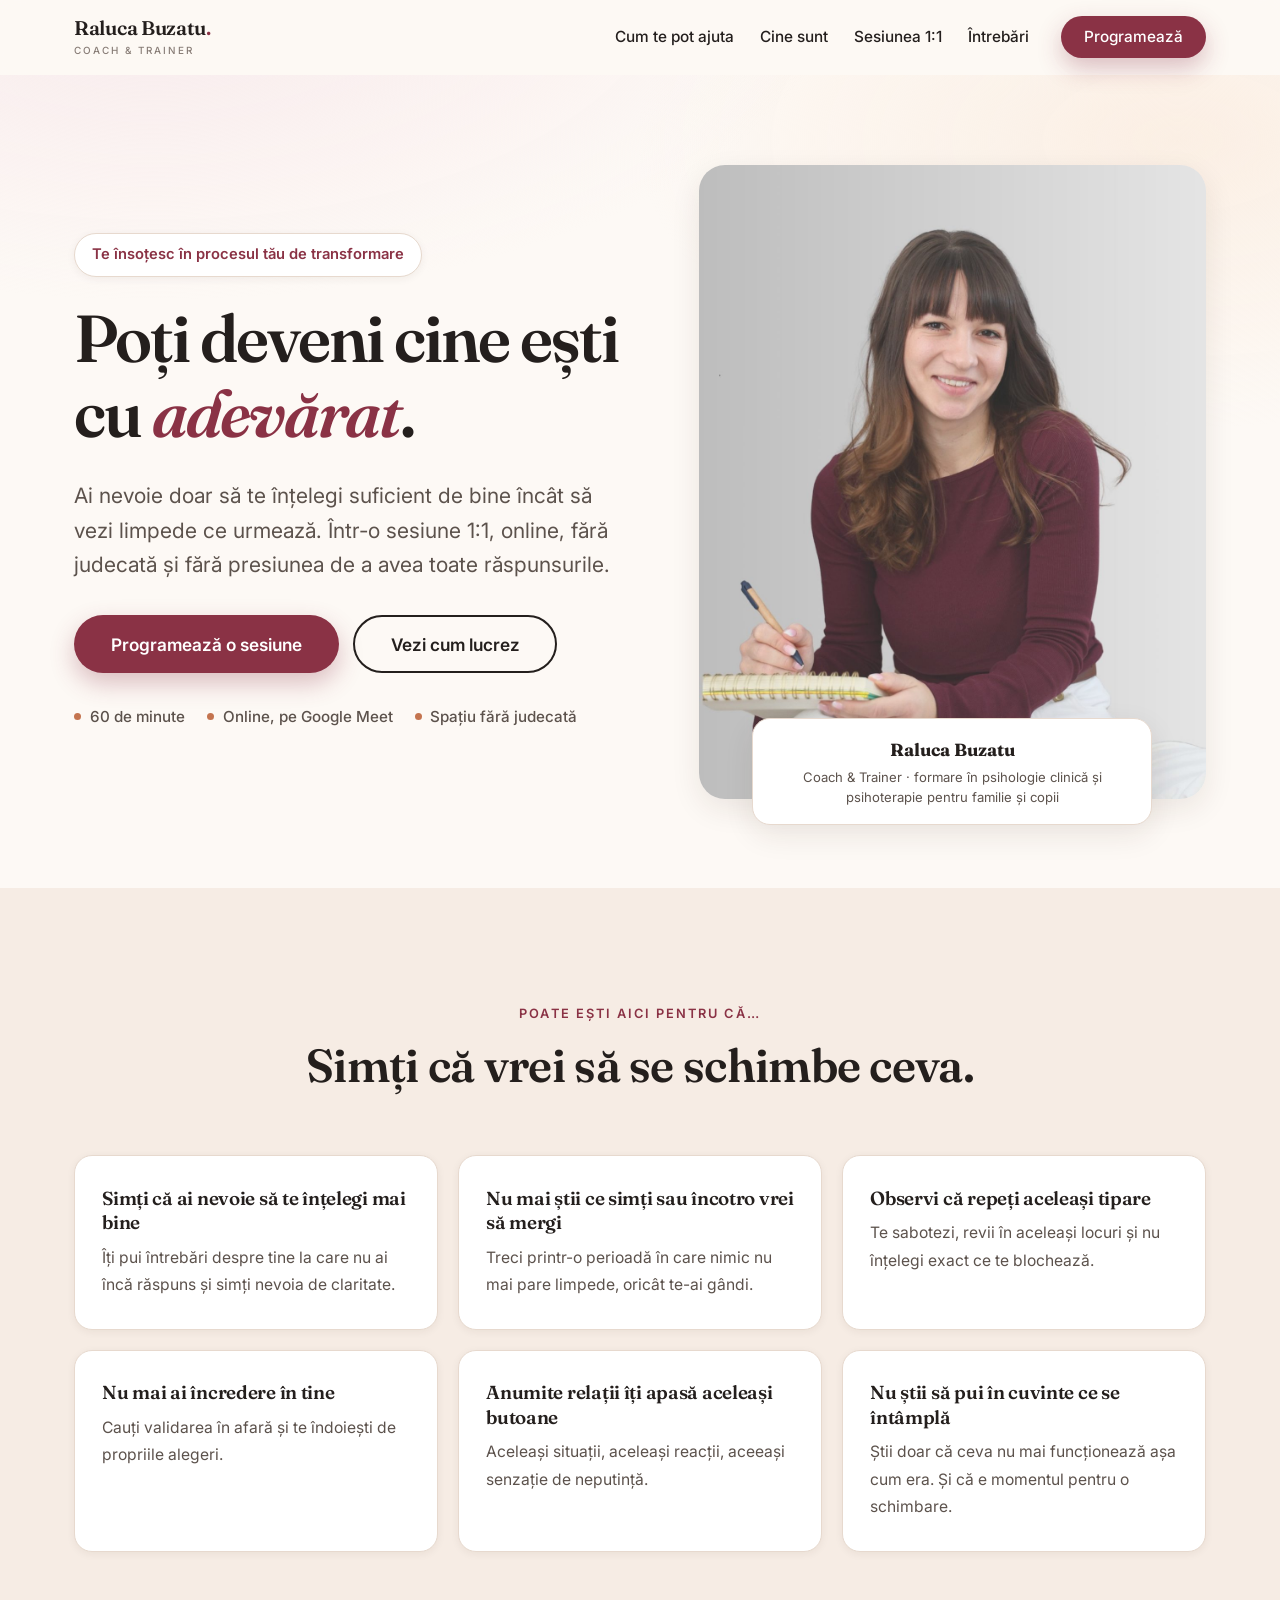
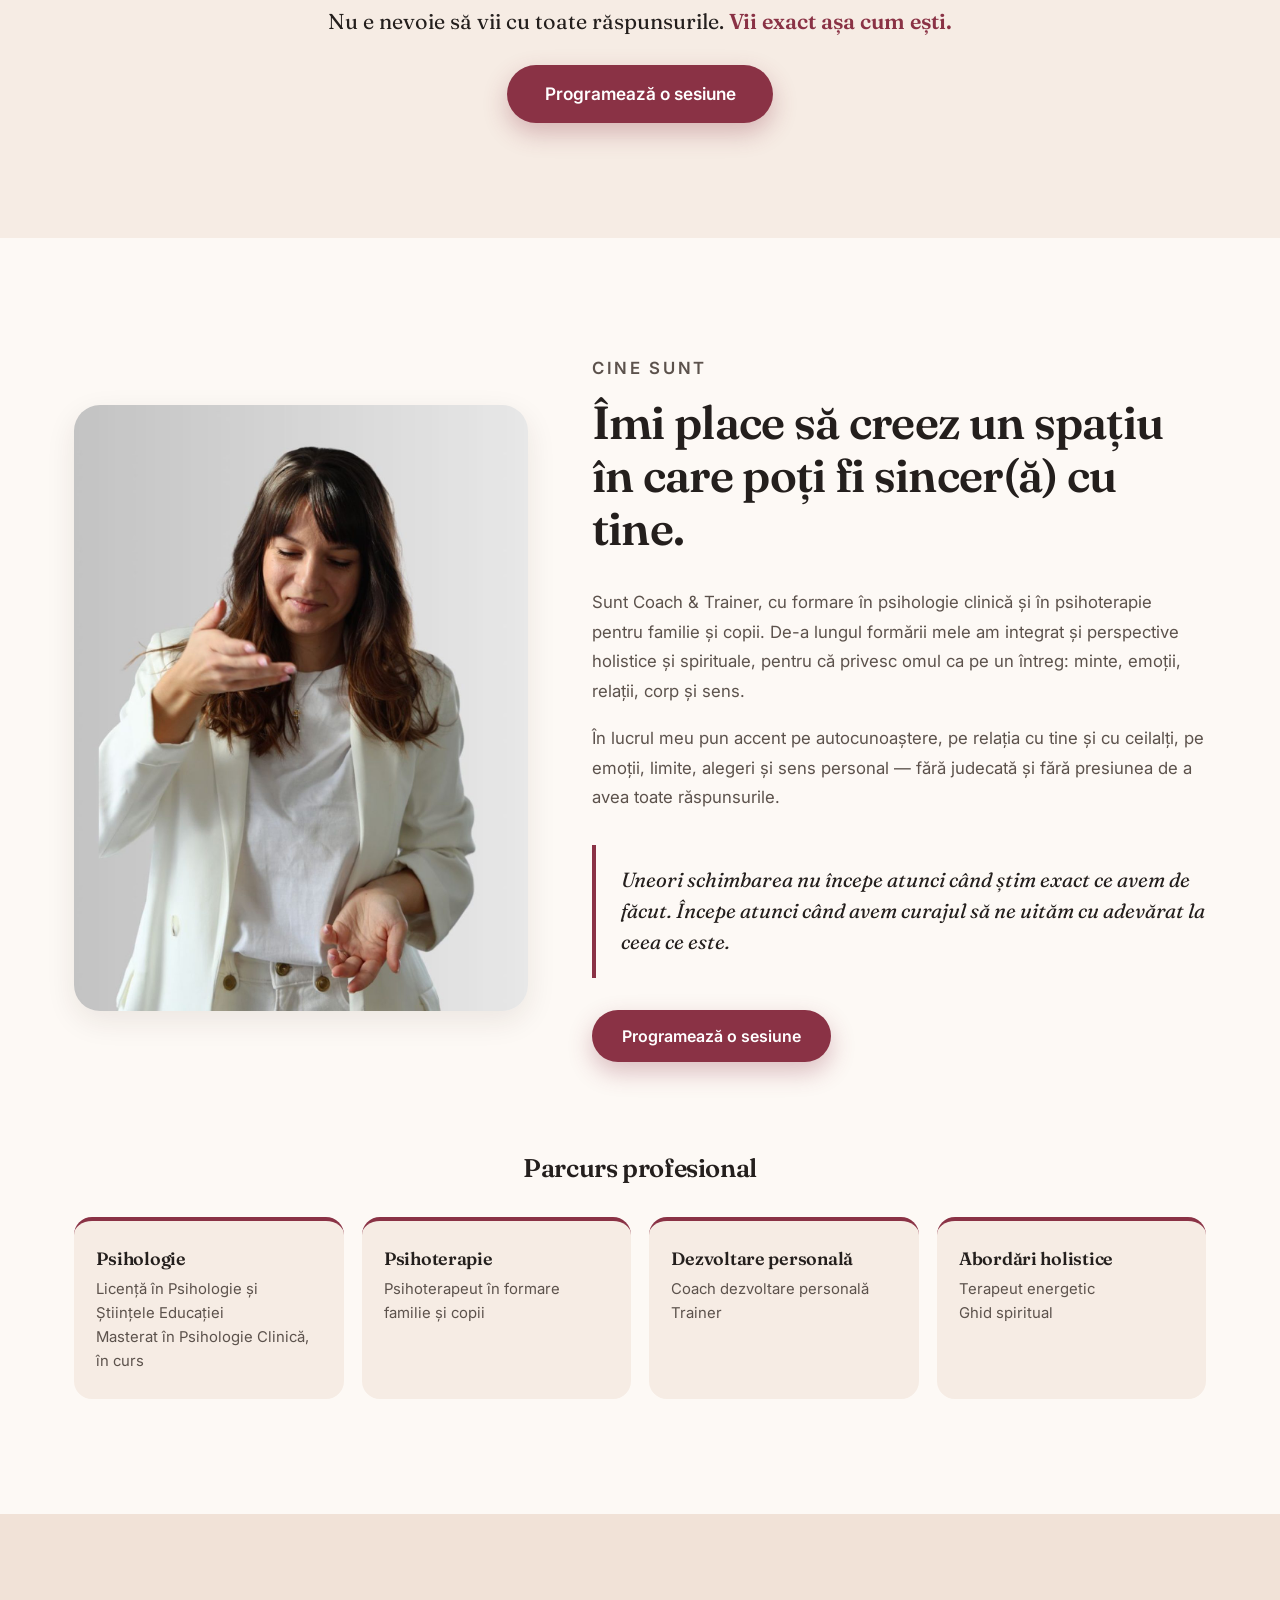
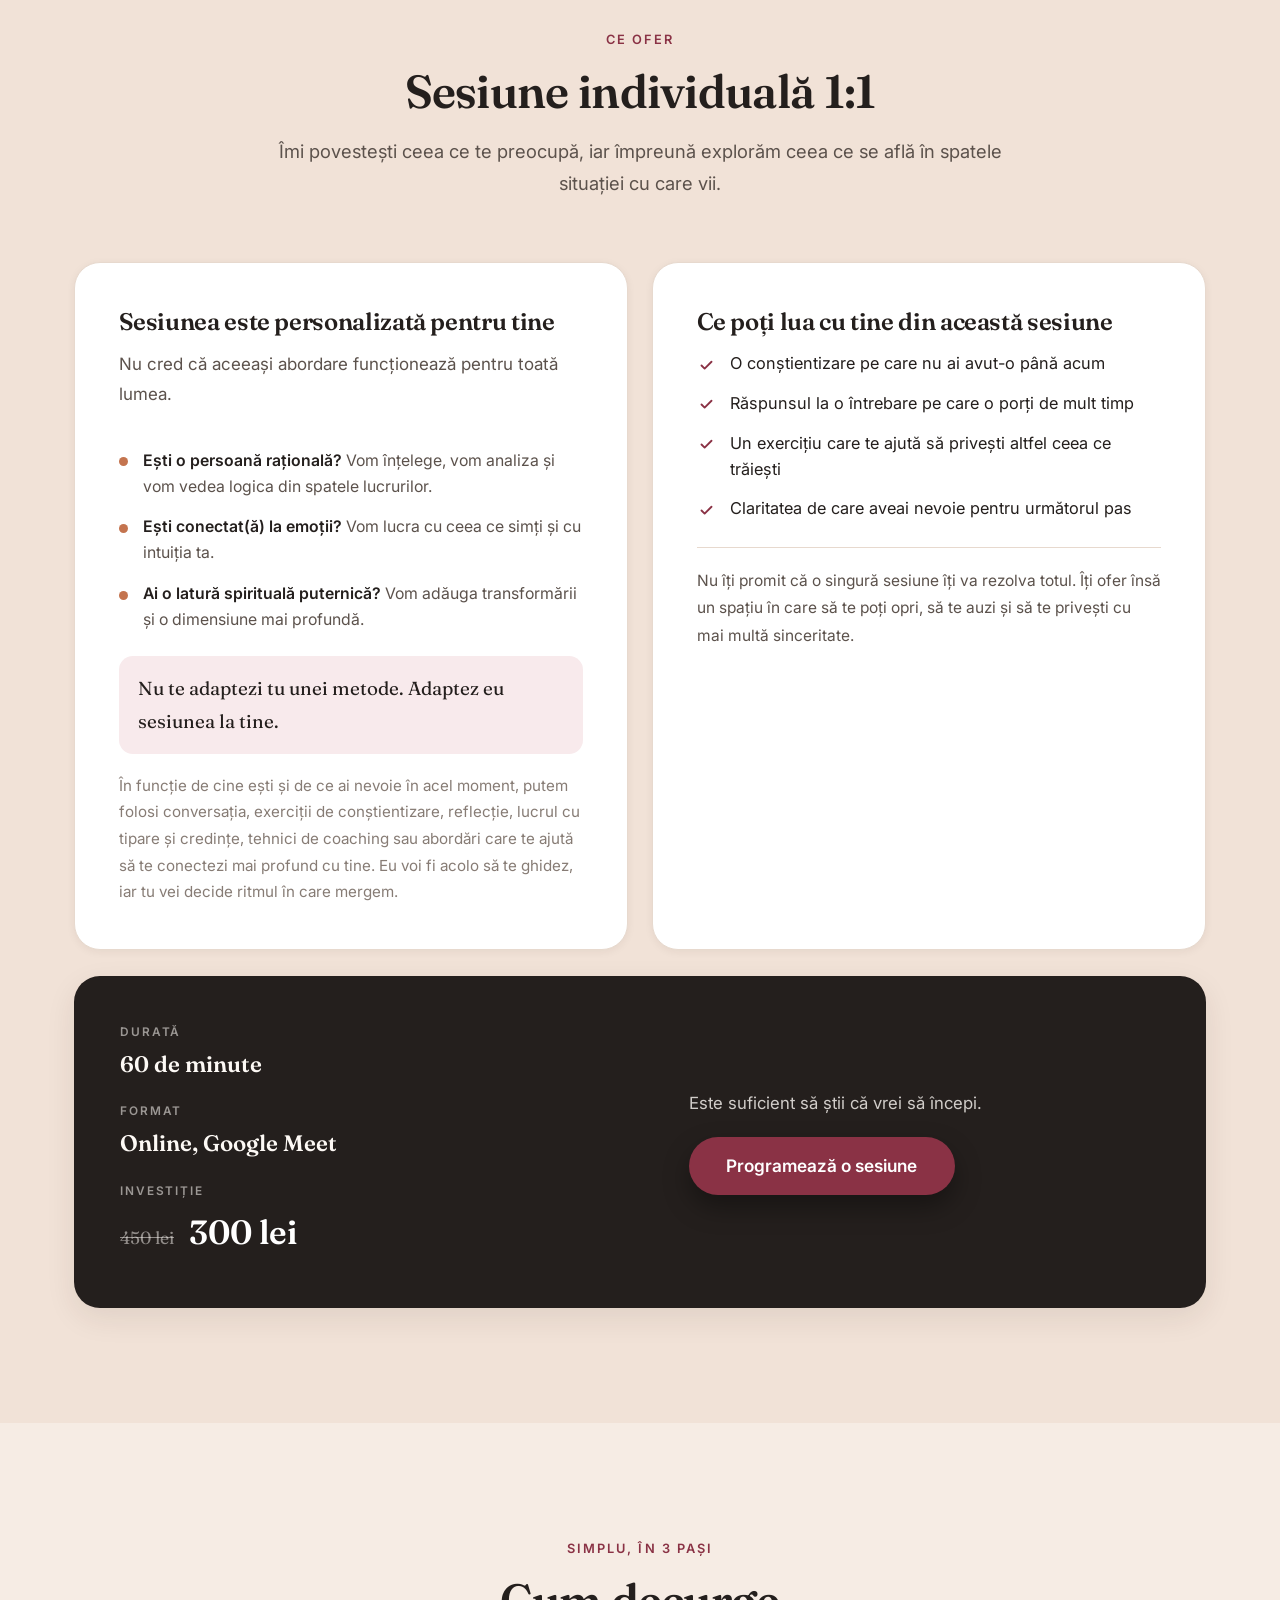
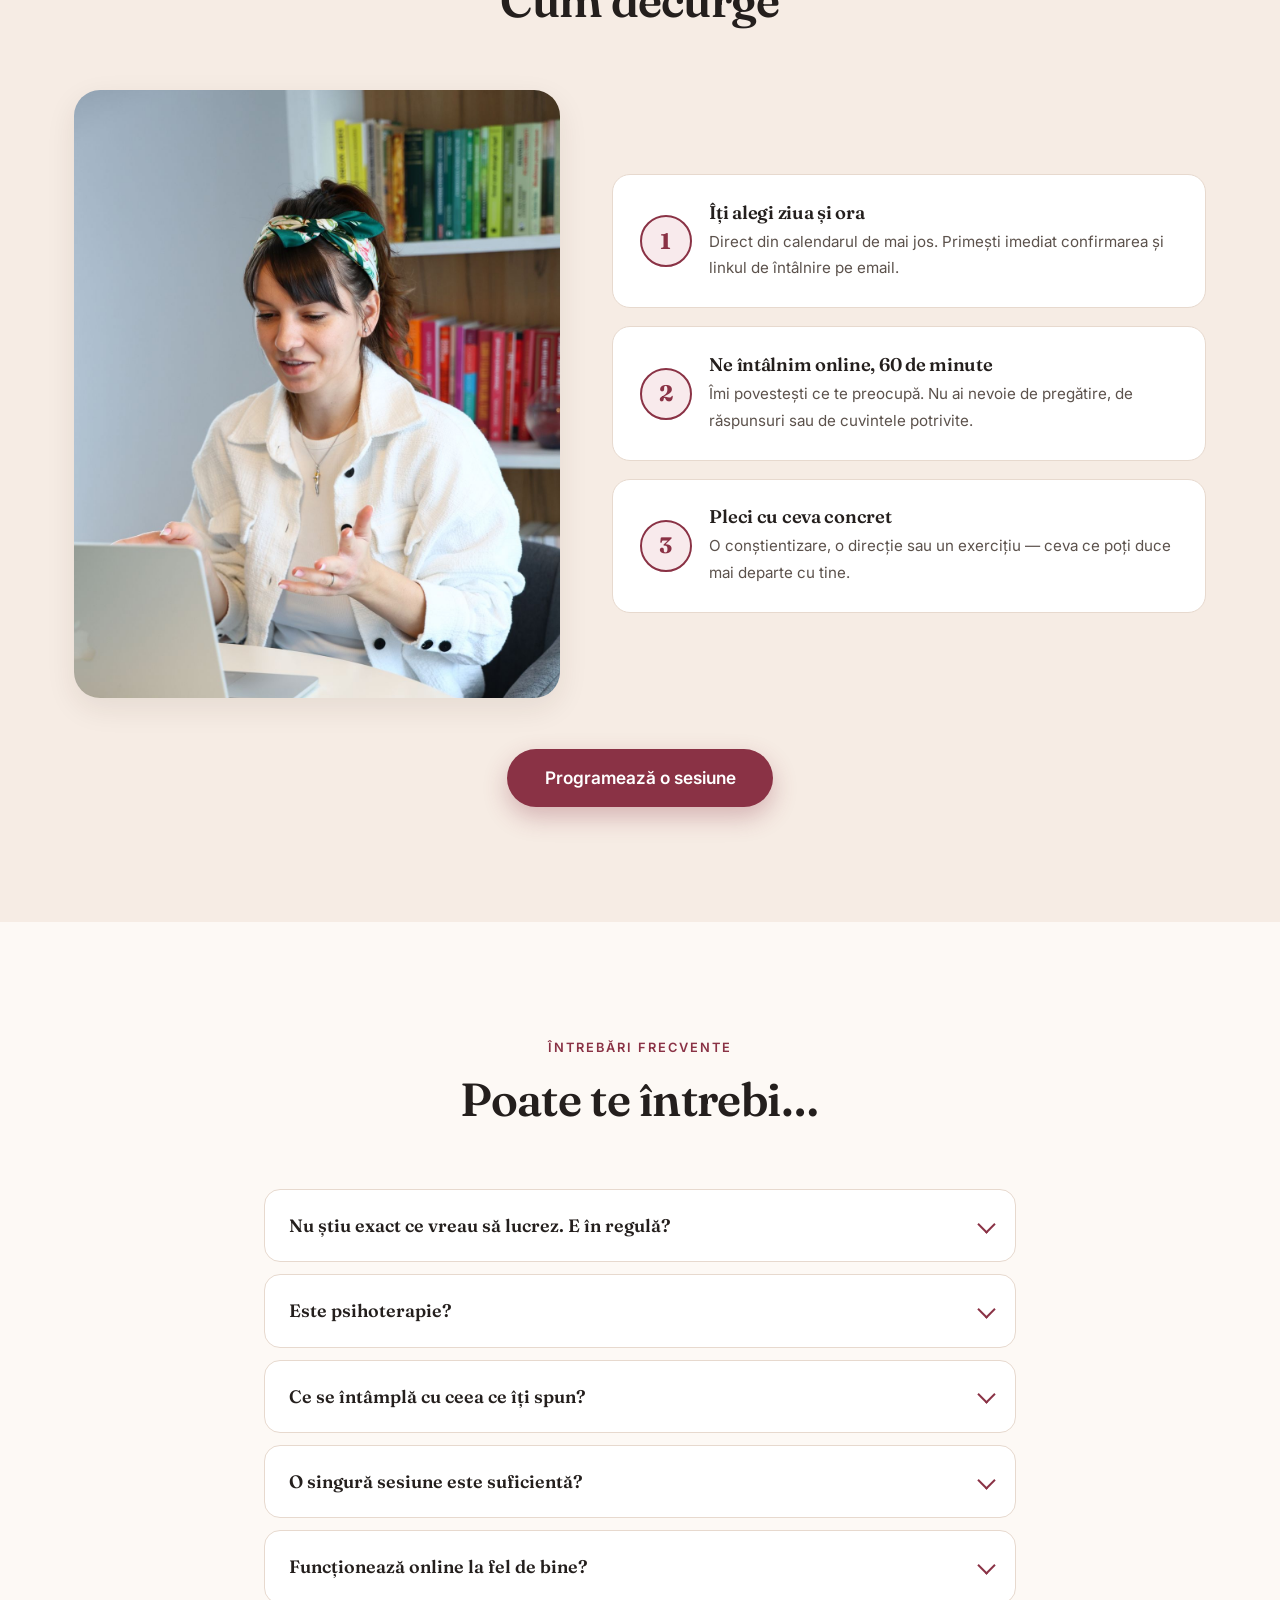
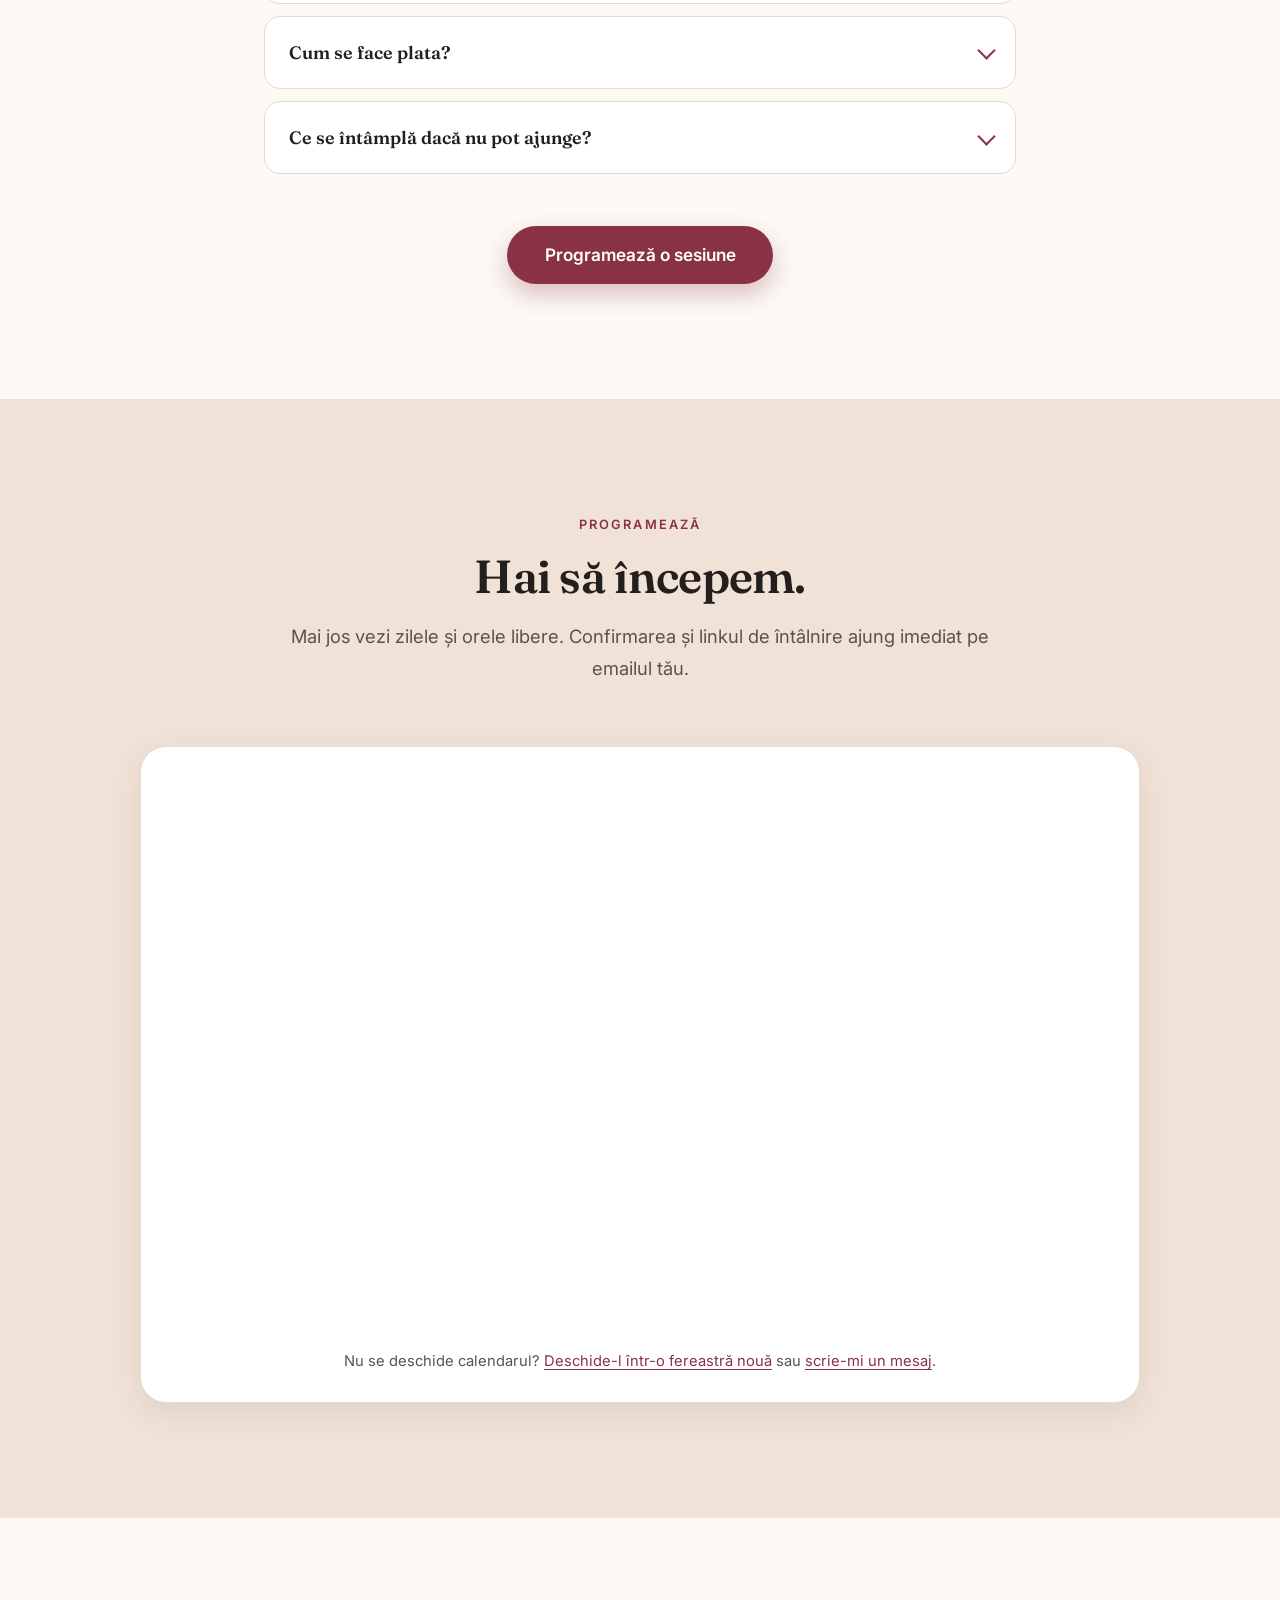
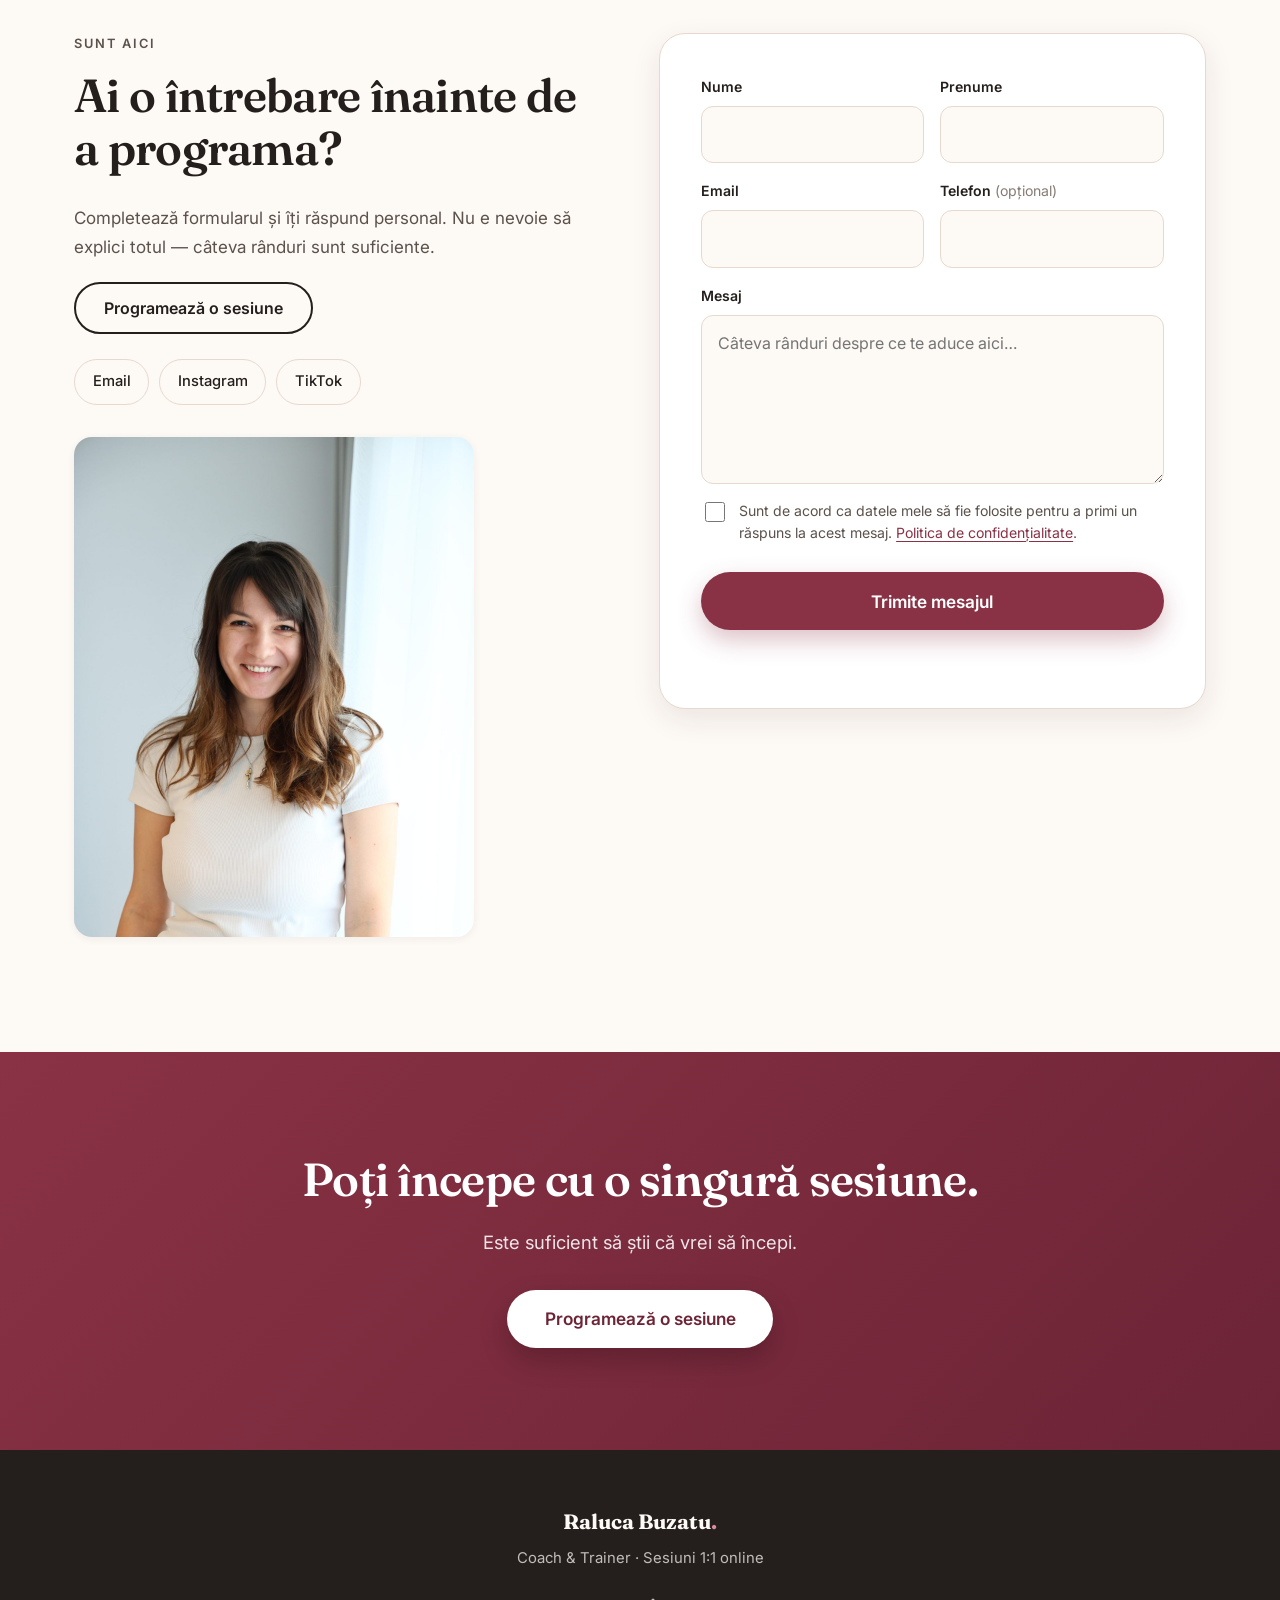
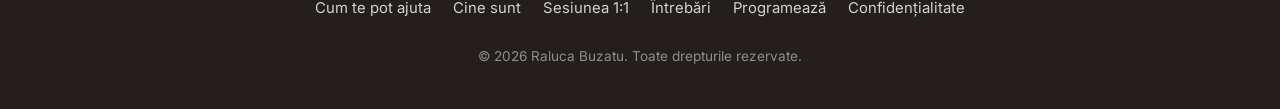
==== commit 51b98e0c: "Reincadrare poza de contact si linkuri externe in fila noua - poza din sectiunea de contact trecuta " ====
--- a/index.html
+++ b/index.html
@@ -389,13 +389,13 @@
       </div>
 
       <ul class="socials">
-        <li><a href="mailto:ralucabuzatu.rb@gmail.com">Email</a></li>
+        <li><a href="mailto:ralucabuzatu.rb@gmail.com" target="_blank" rel="noopener">Email</a></li>
         <li><a href="https://www.instagram.com/ralucabuzatu.ro" target="_blank" rel="noopener">Instagram</a></li>
         <li><a href="https://www.tiktok.com/@ralucabuzatu.ro" target="_blank" rel="noopener">TikTok</a></li>
       </ul>
 
       <div class="contact-photo">
-        <img src="images/raluca-contact.jpg" alt="Raluca Buzatu" width="1200" height="1200" loading="lazy">
+        <img src="images/raluca-contact.jpg" alt="Raluca Buzatu" width="1200" height="1500" loading="lazy">
       </div>
     </div>
 
--- a/assets/css/style.css
+++ b/assets/css/style.css
@@ -582,12 +582,12 @@
 
 .contact-photo img {
   width: 100%;
-  aspect-ratio: 1 / 1;
+  aspect-ratio: 4 / 5;
   object-fit: cover;
   object-position: 50% 50%;
   border-radius: var(--radius);
   box-shadow: var(--shadow-sm);
-  max-width: 420px;
+  max-width: 400px;
 }
 
 .contact-form-wrap {
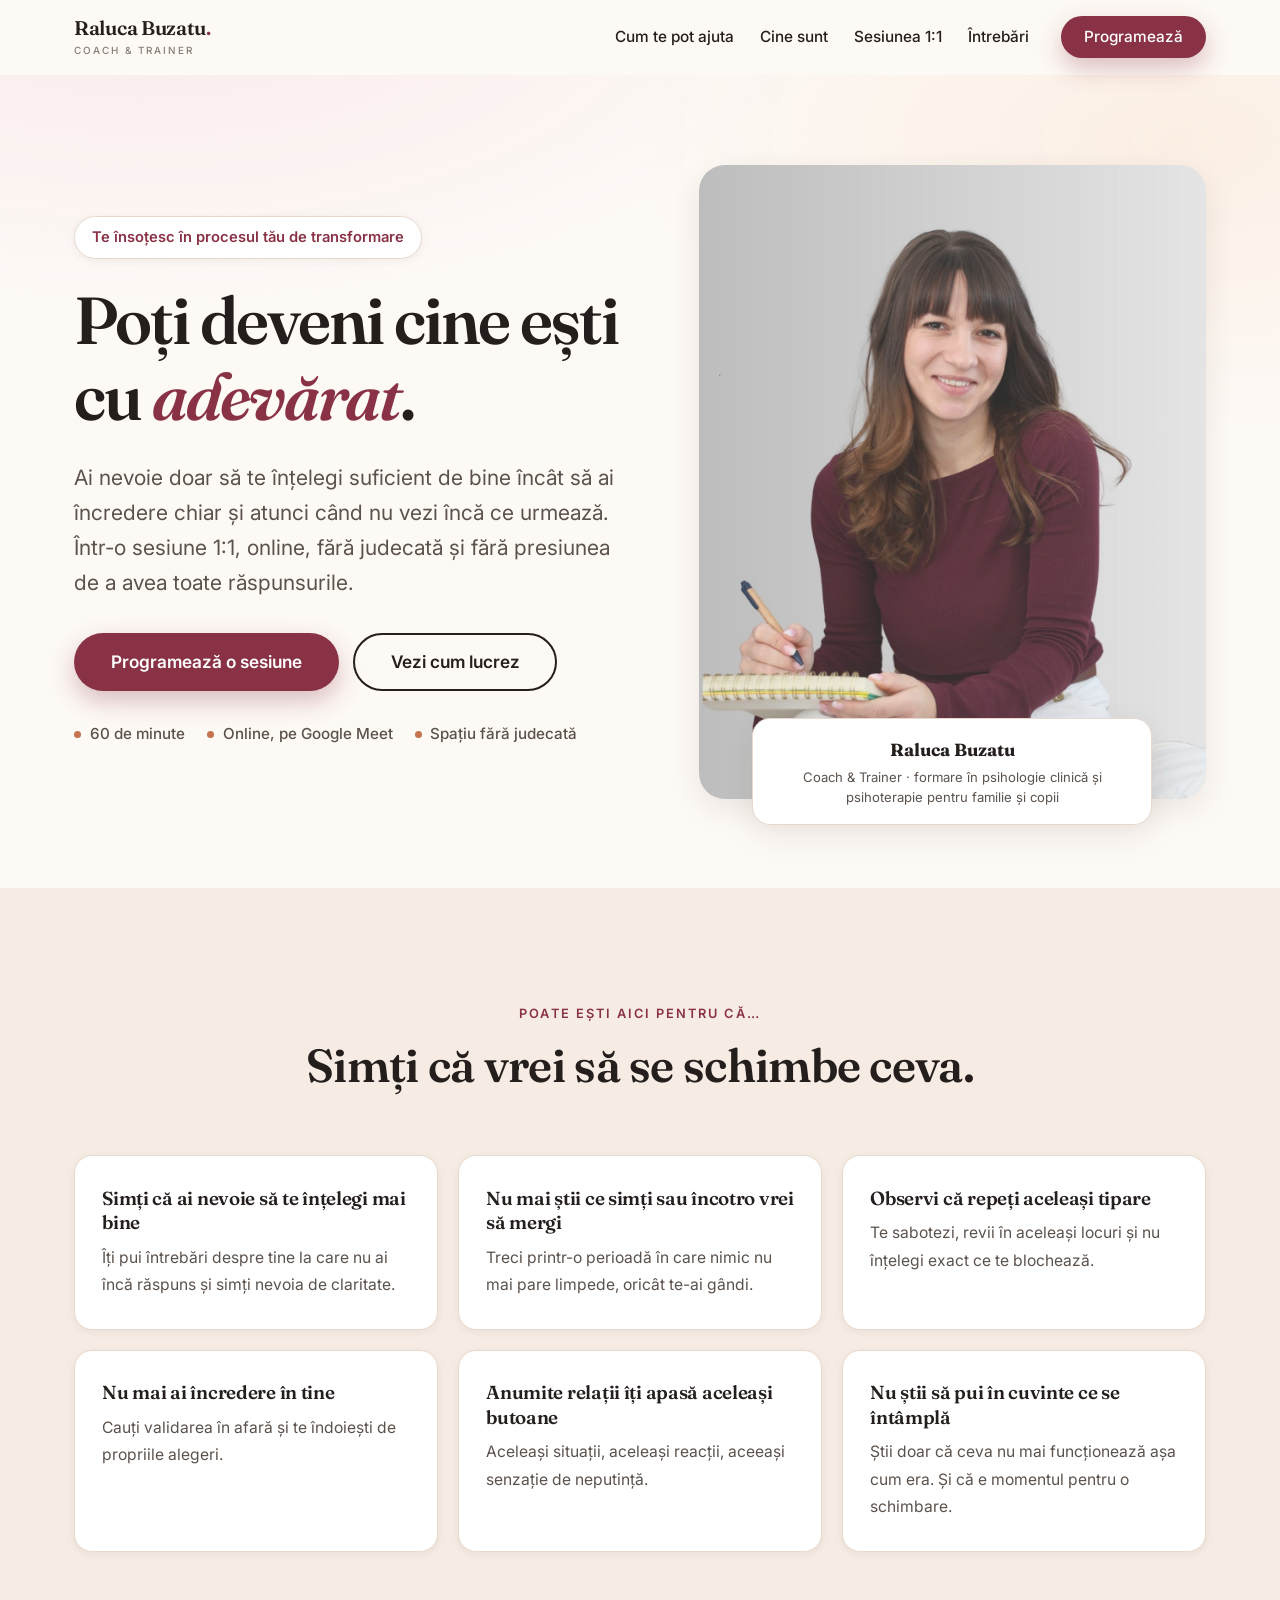
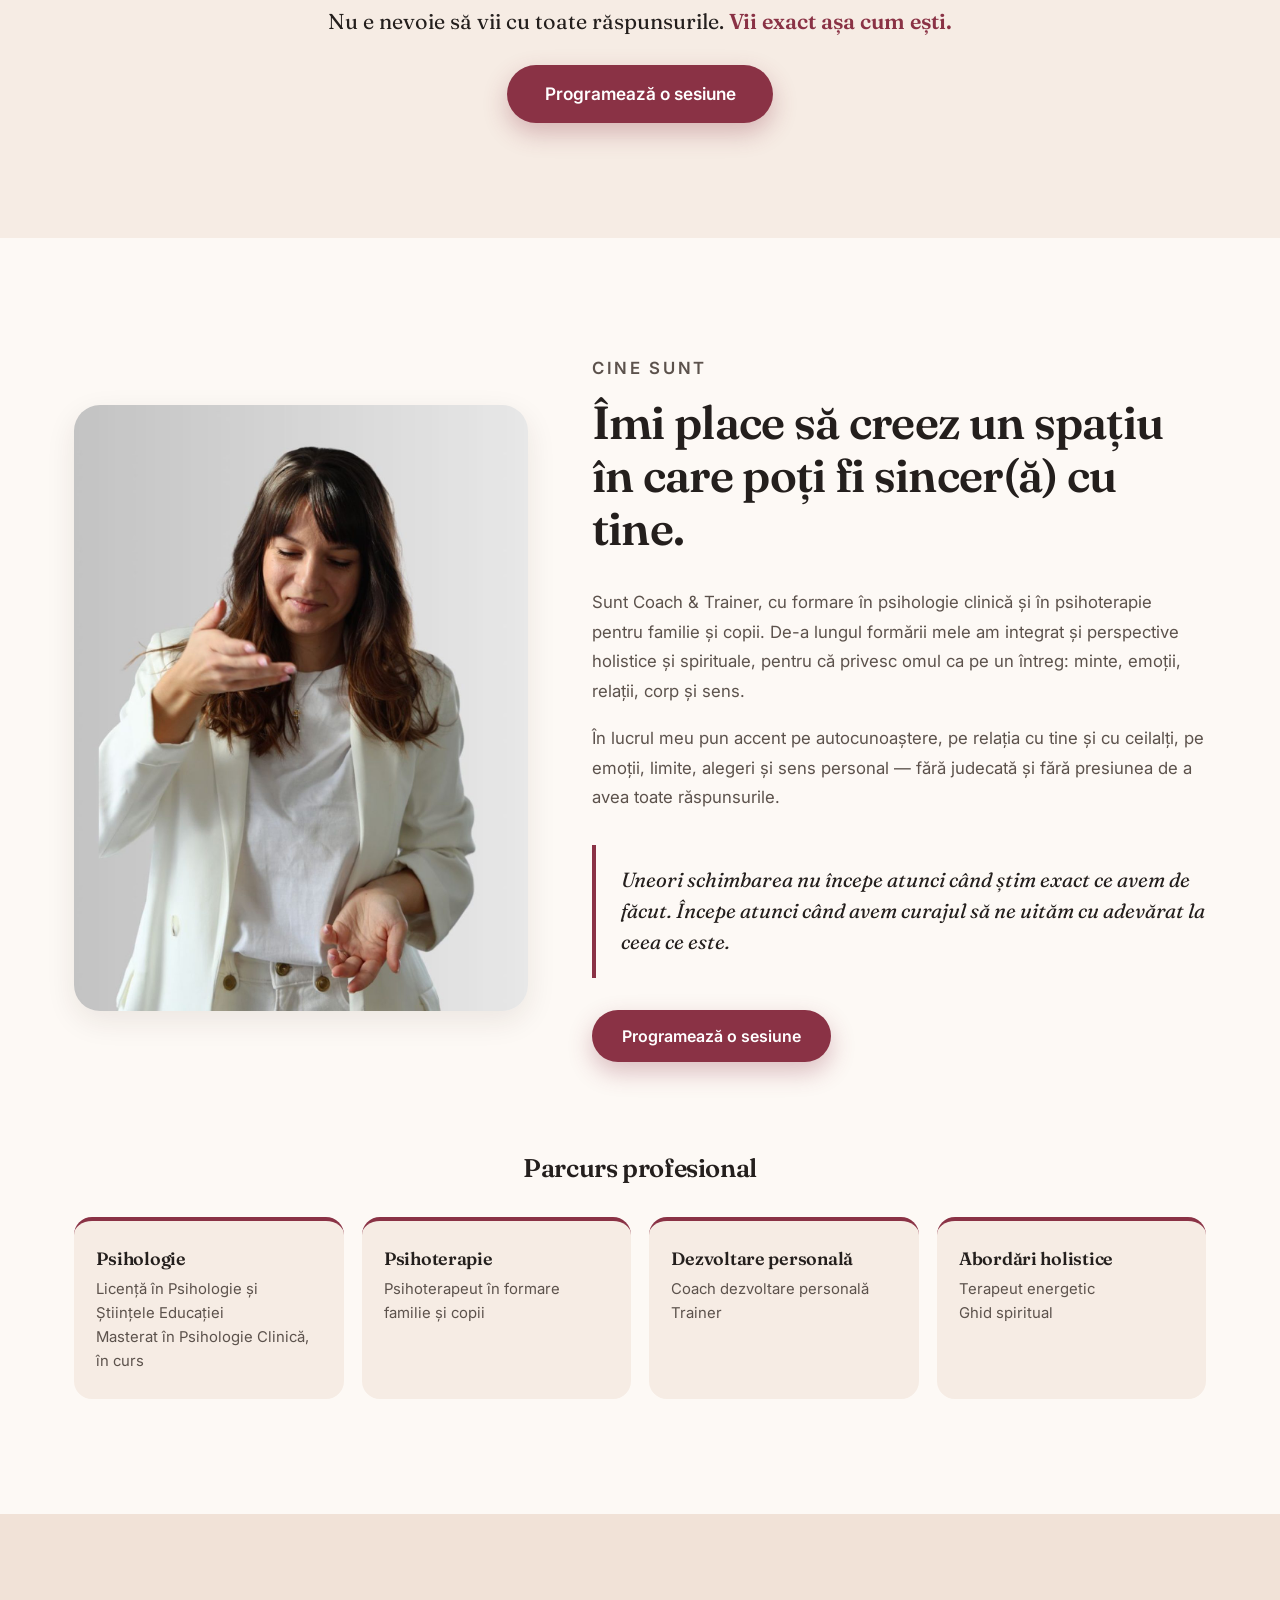
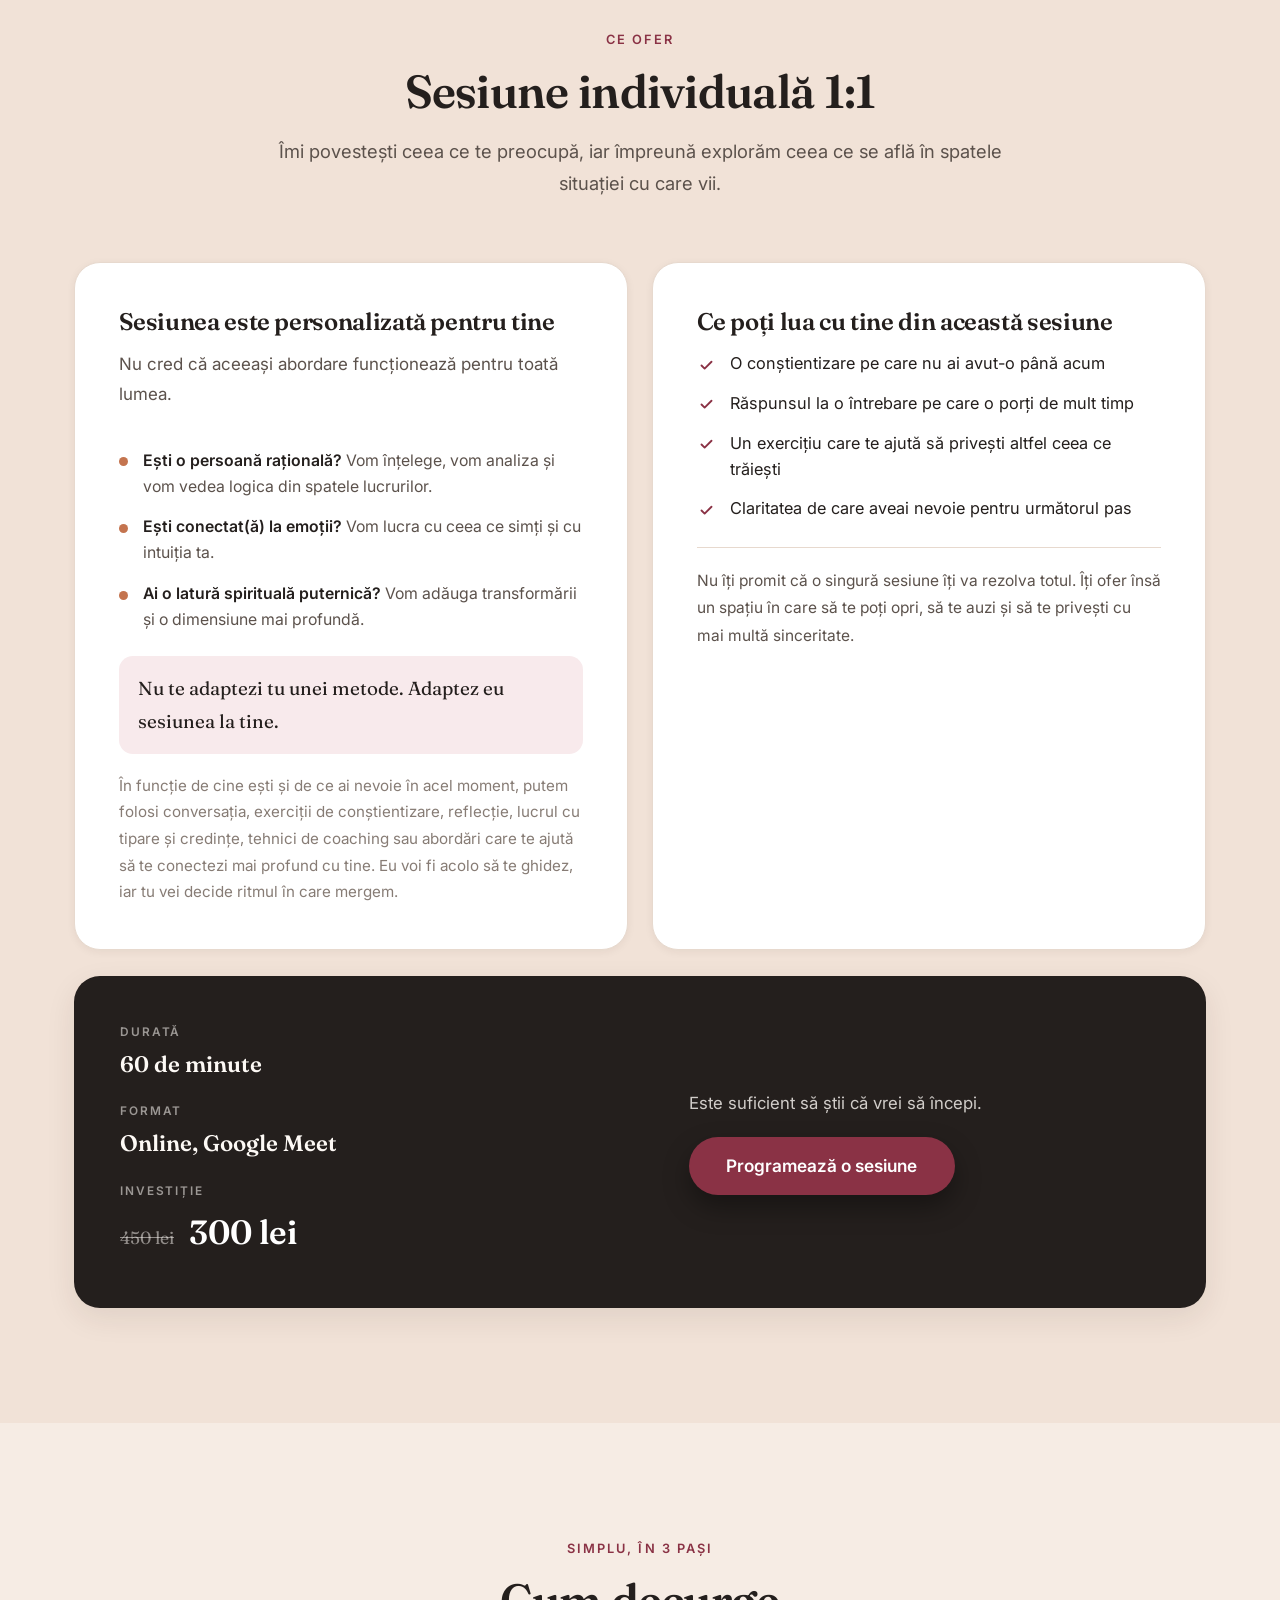
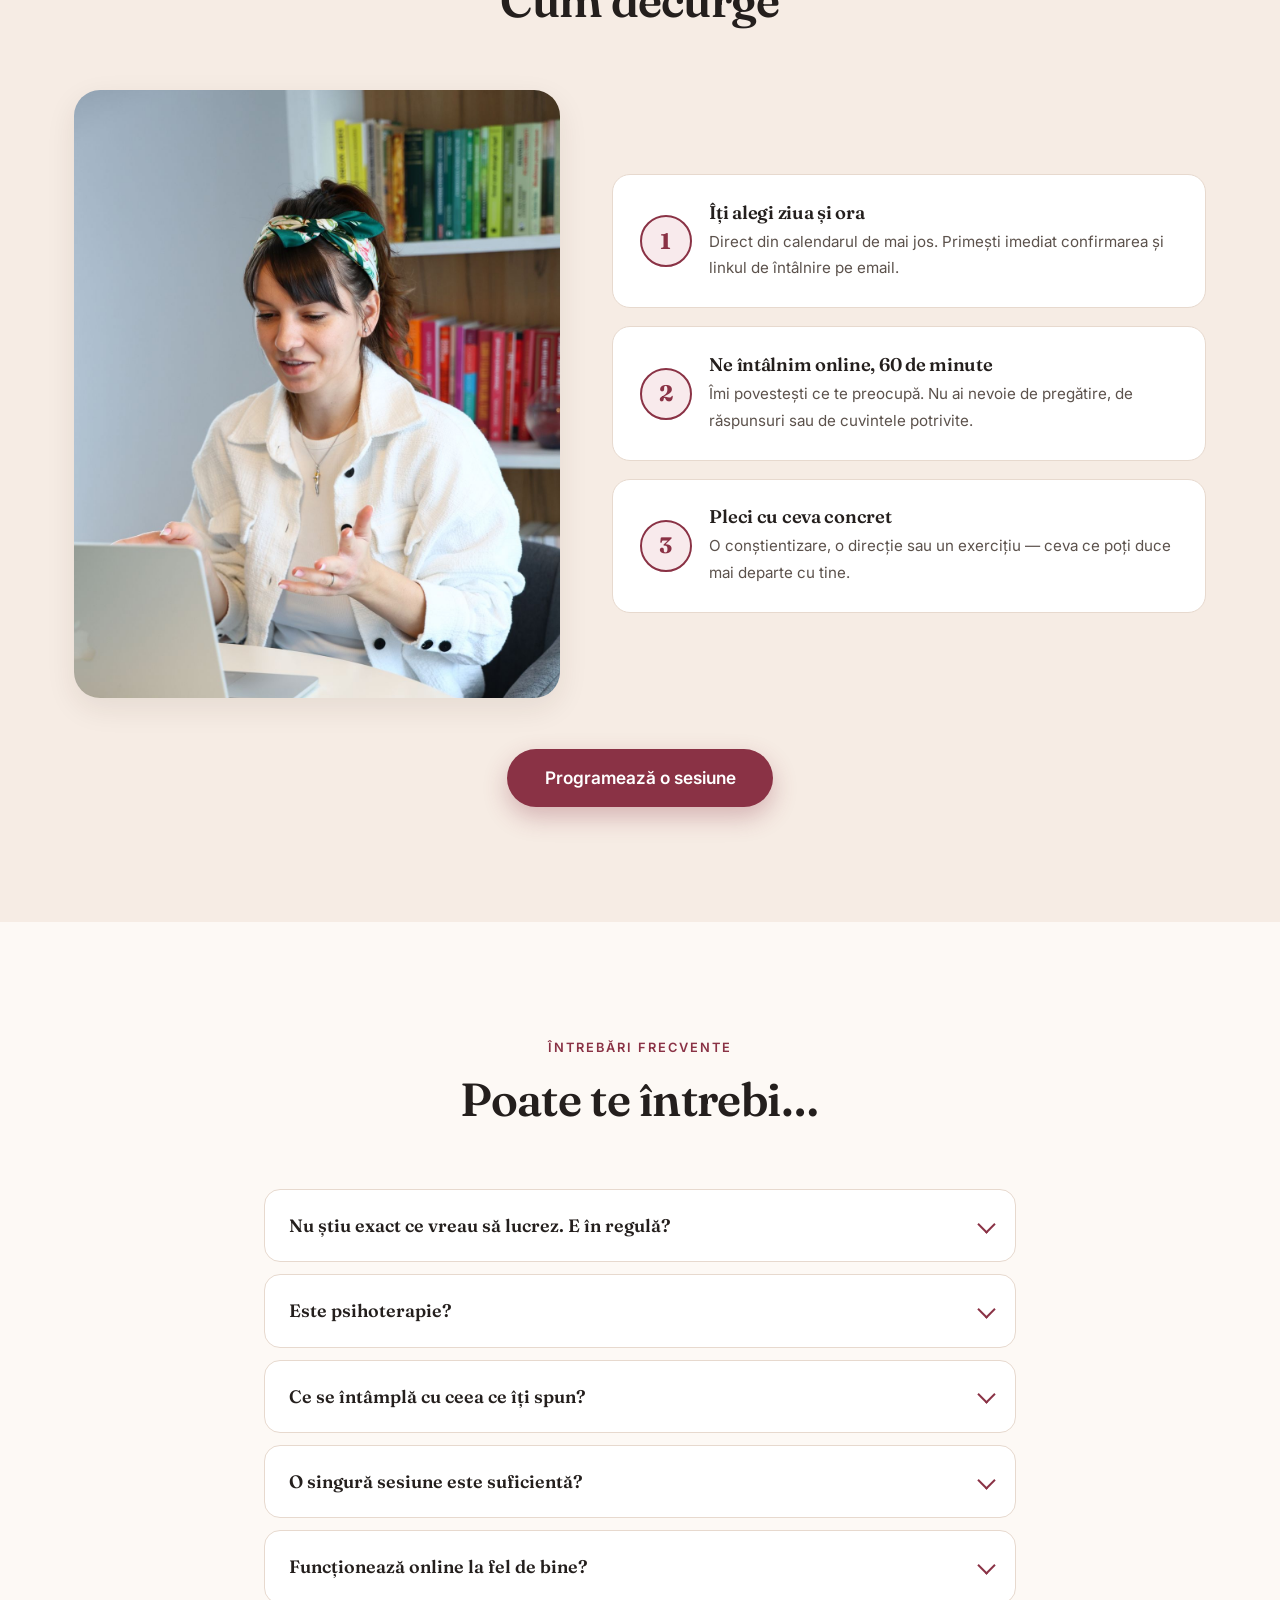
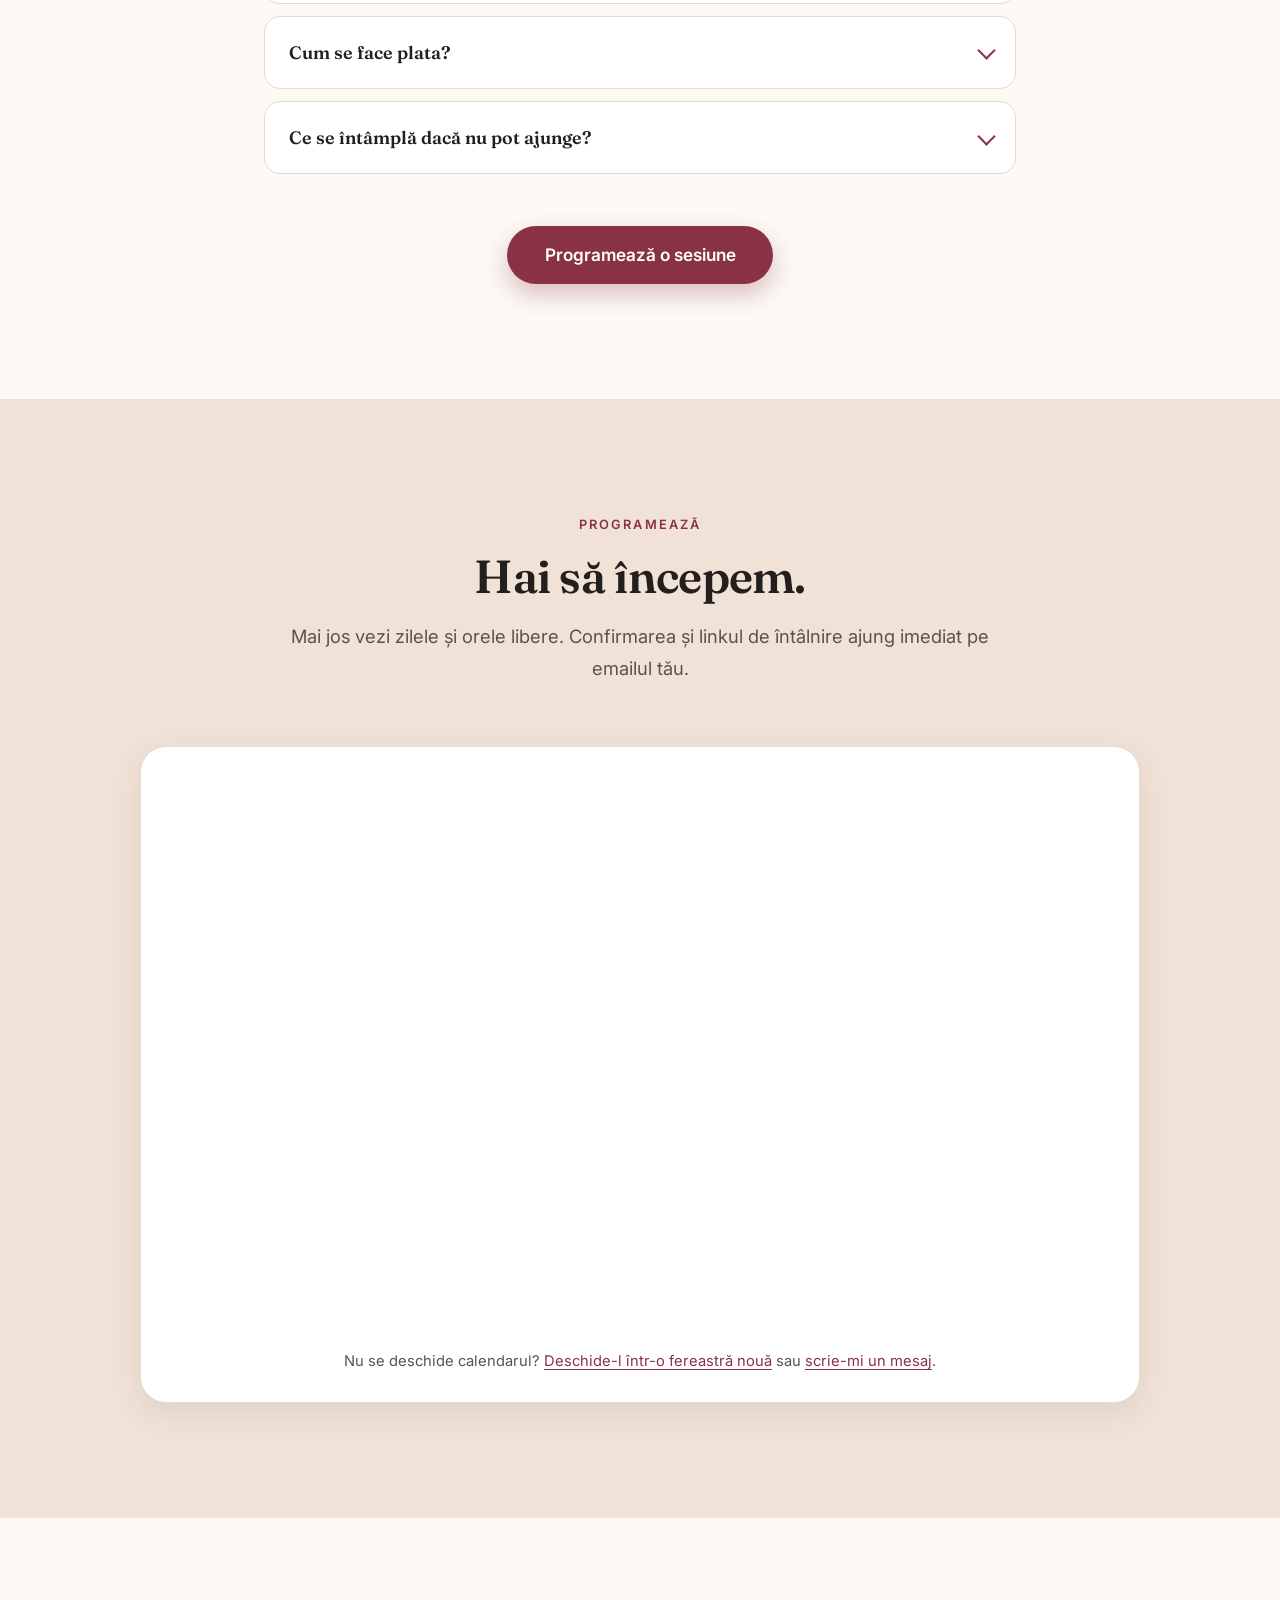
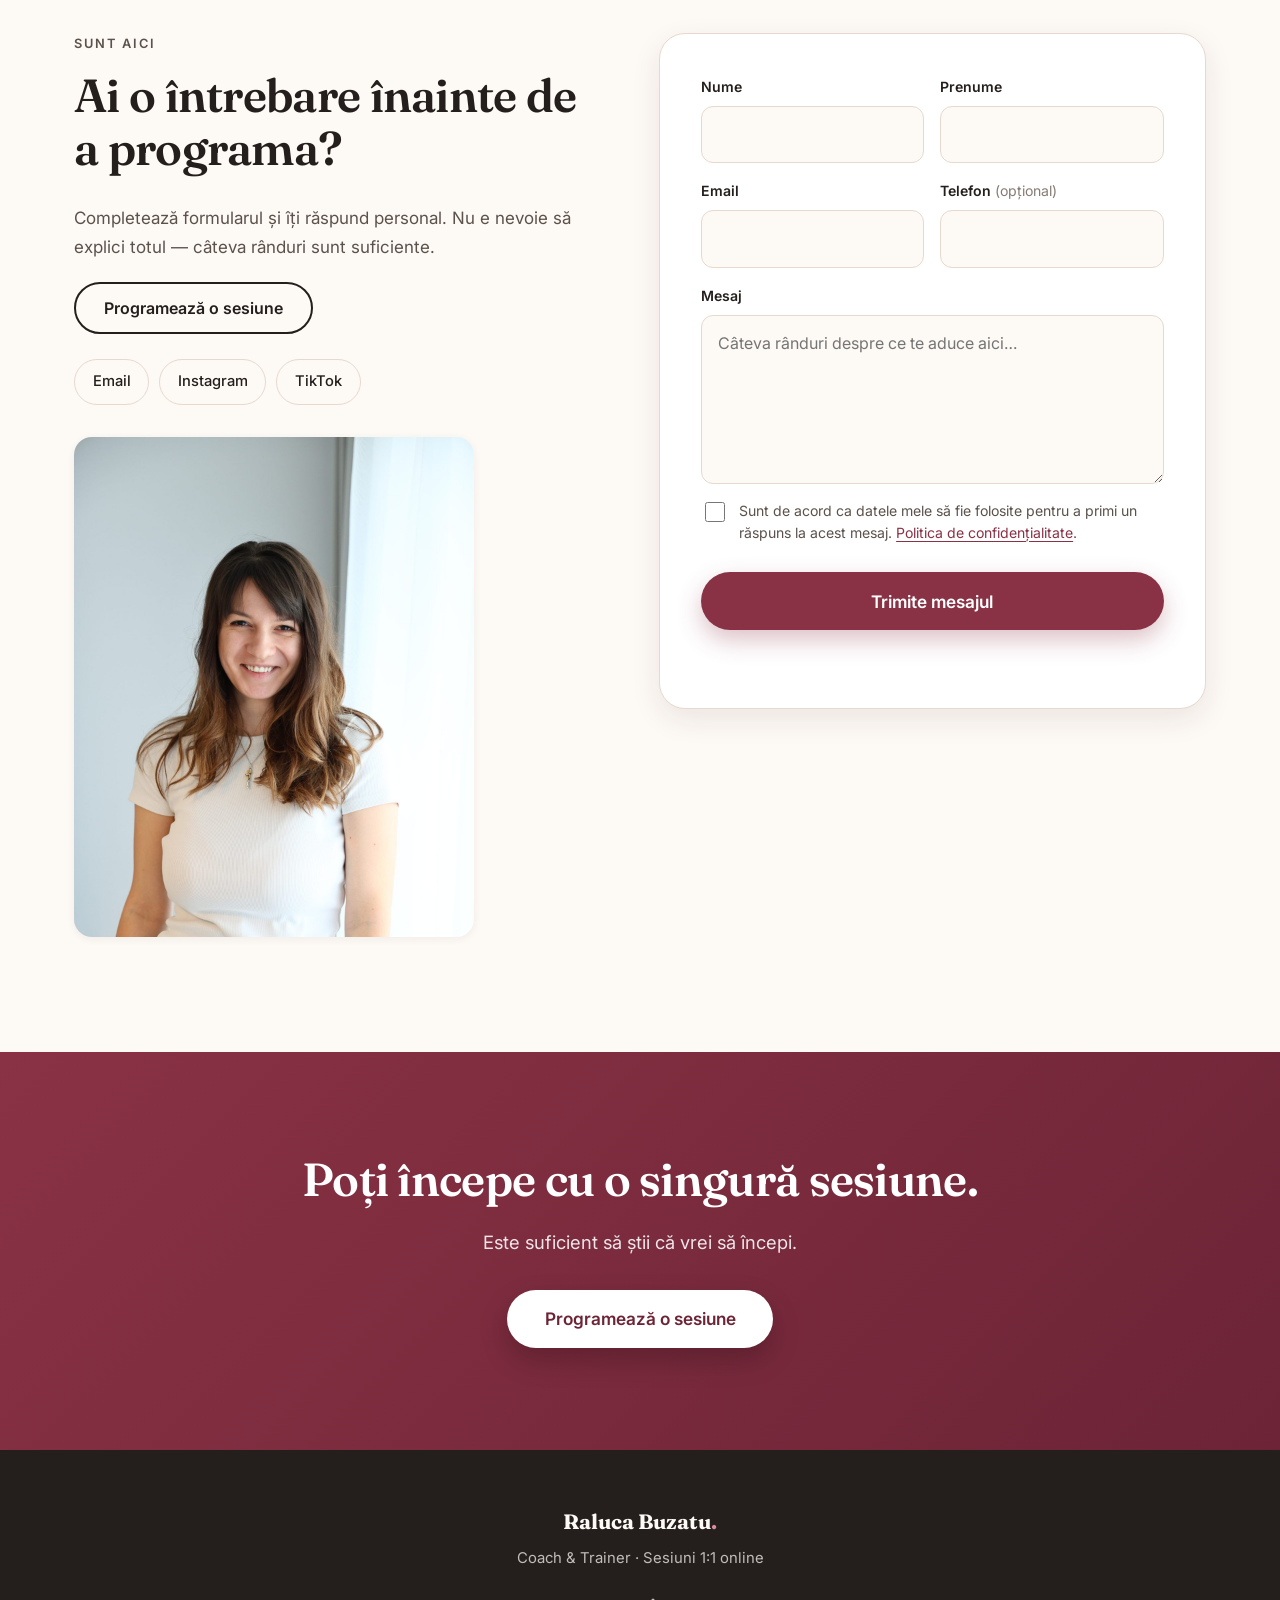
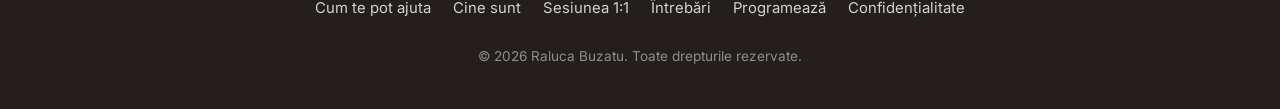
==== commit be368bac: "Text nou in prima sectiune si hero care incape pe ecranul telefonului - subtitlul promite incredere " ====
--- a/index.html
+++ b/index.html
@@ -63,9 +63,9 @@
       <p class="eyebrow">Te însoțesc în procesul tău de transformare</p>
       <h1>Poți deveni cine ești cu <em>adevărat</em>.</h1>
       <p class="lead">
-        Ai nevoie doar să te înțelegi suficient de bine încât să vezi limpede
-        ce urmează. Într-o sesiune 1:1, online, fără judecată și fără presiunea
-        de a avea toate răspunsurile.
+        Ai nevoie doar să te înțelegi suficient de bine încât să ai încredere
+        chiar și atunci când nu vezi încă ce urmează. Într-o sesiune 1:1, online,
+        fără judecată și fără presiunea de a avea toate răspunsurile.
       </p>
 
       <div class="cta-row">
@@ -426,7 +426,7 @@
             <label class="consent">
               <input type="checkbox" id="acord" name="acord" required>
               <span>Sunt de acord ca datele mele să fie folosite pentru a primi un răspuns la acest mesaj.
-                <a href="confidentialitate.html">Politica de confidențialitate</a>.</span>
+                <a href="confidentialitate">Politica de confidențialitate</a>.</span>
             </label>
           </div>
         </div>
@@ -462,7 +462,7 @@
       <a href="#sesiunea">Sesiunea 1:1</a>
       <a href="#intrebari">Întrebări</a>
       <a href="#programeaza">Programează</a>
-      <a href="confidentialitate.html">Confidențialitate</a>
+      <a href="confidentialitate">Confidențialitate</a>
     </nav>
     <p class="copyright">© <span id="year">2026</span> Raluca Buzatu. Toate drepturile rezervate.</p>
   </div>
--- a/assets/css/style.css
+++ b/assets/css/style.css
@@ -748,8 +748,25 @@
   .field.half { grid-column: 1 / -1; }
   .cta-row { flex-direction: column; }
   .cta-row .btn { width: 100%; }
-  .photo-badge { position: static; transform: none; width: 100%; margin-top: 14px; }
   .brand-text em { display: none; }
   .price-meta .price { font-size: 1.8rem; }
   #booking, .booking-placeholder { min-height: 760px; }
-}
+
+  /* Pe telefon totul de deasupra titlului se comprima, ca „Poți deveni cine
+     ești cu adevărat” sa incapa pe primul ecran, nu sub el. */
+  .hero { padding-top: 20px; }
+  .hero-photo { margin-bottom: 16px; }
+  .hero-photo img { aspect-ratio: 3 / 2; object-position: 50% 14%; }
+
+  /* Insigna nu mai e un card peste poza, ci o simpla legenda sub ea.
+     Numele dispare — e oricum mereu vizibil in antetul lipit. */
+  .photo-badge {
+    position: static; transform: none; width: 100%;
+    margin-top: 8px; padding: 0;
+    background: none; border: 0; box-shadow: none;
+  }
+  .photo-badge strong { display: none; }
+  .photo-badge span { font-size: .76rem; }
+
+  .eyebrow { font-size: .82rem; padding: .4rem .9rem; margin-bottom: .9rem; }
+}
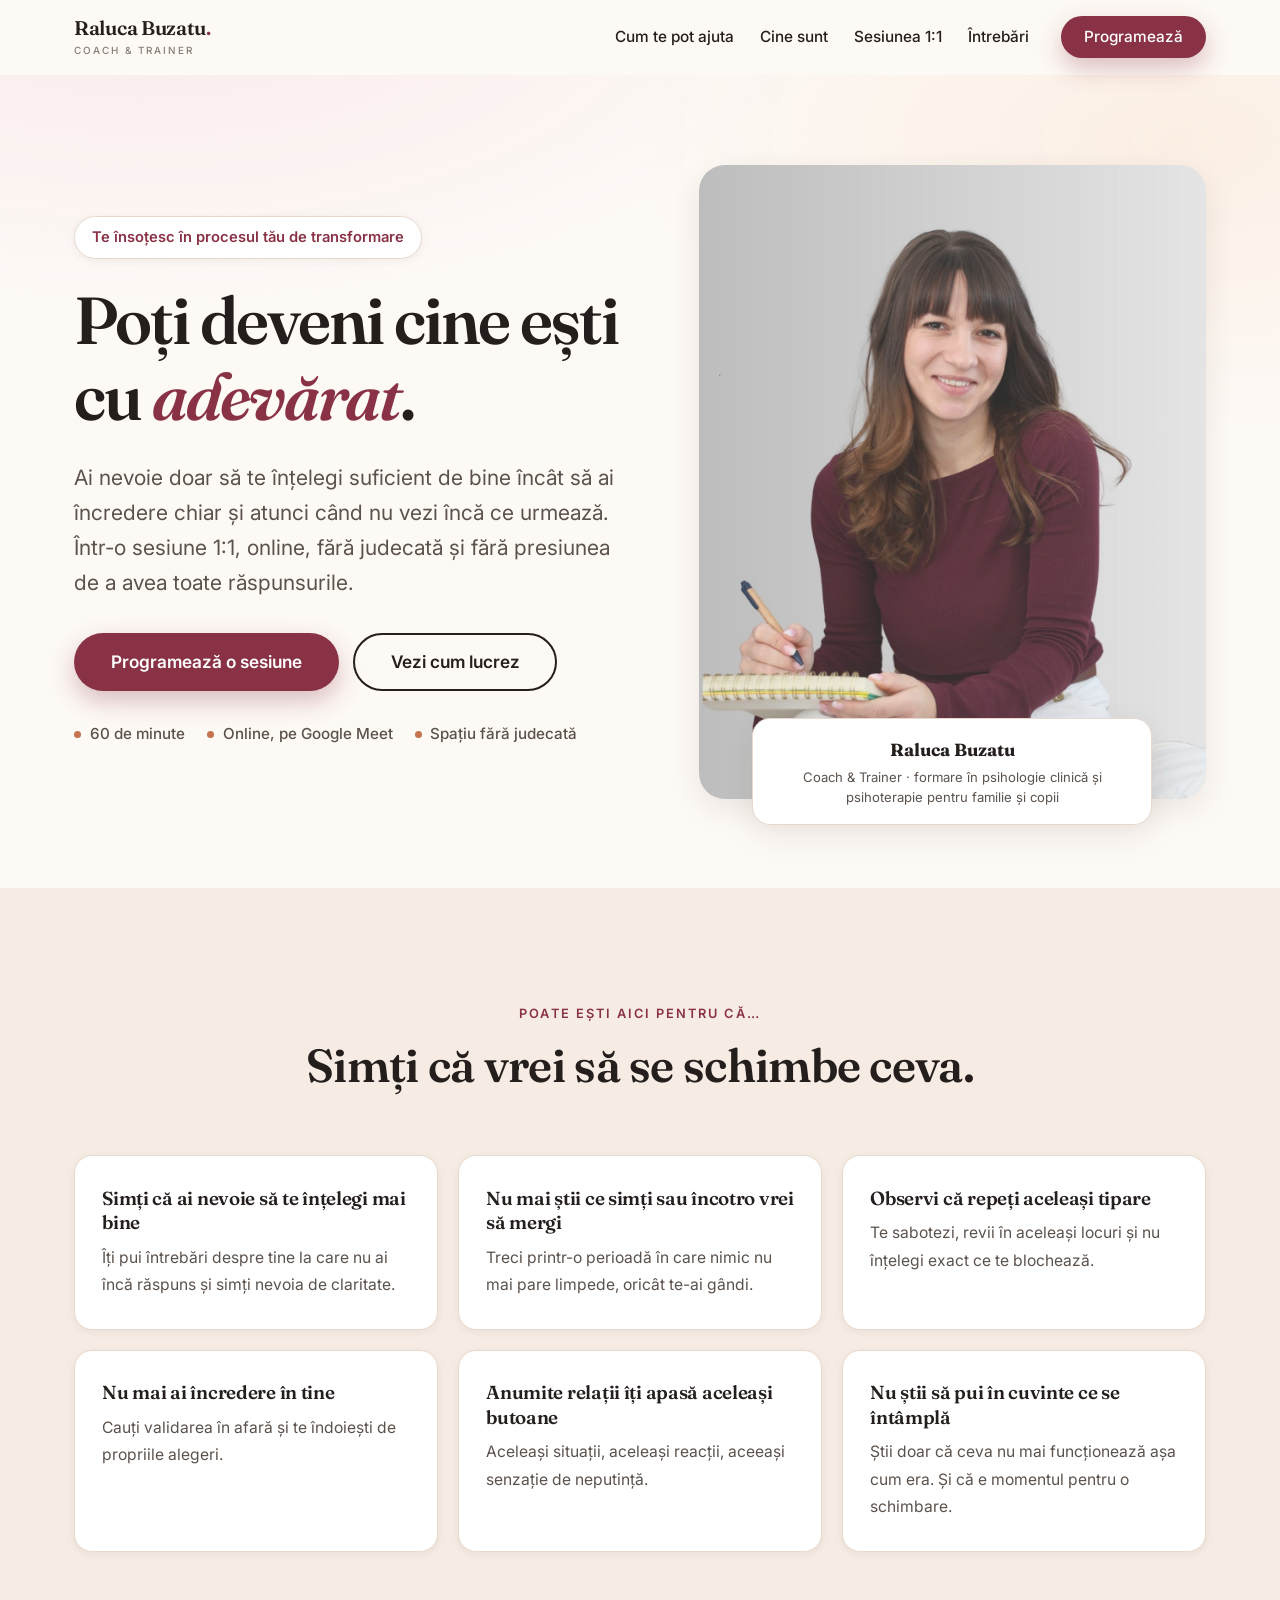
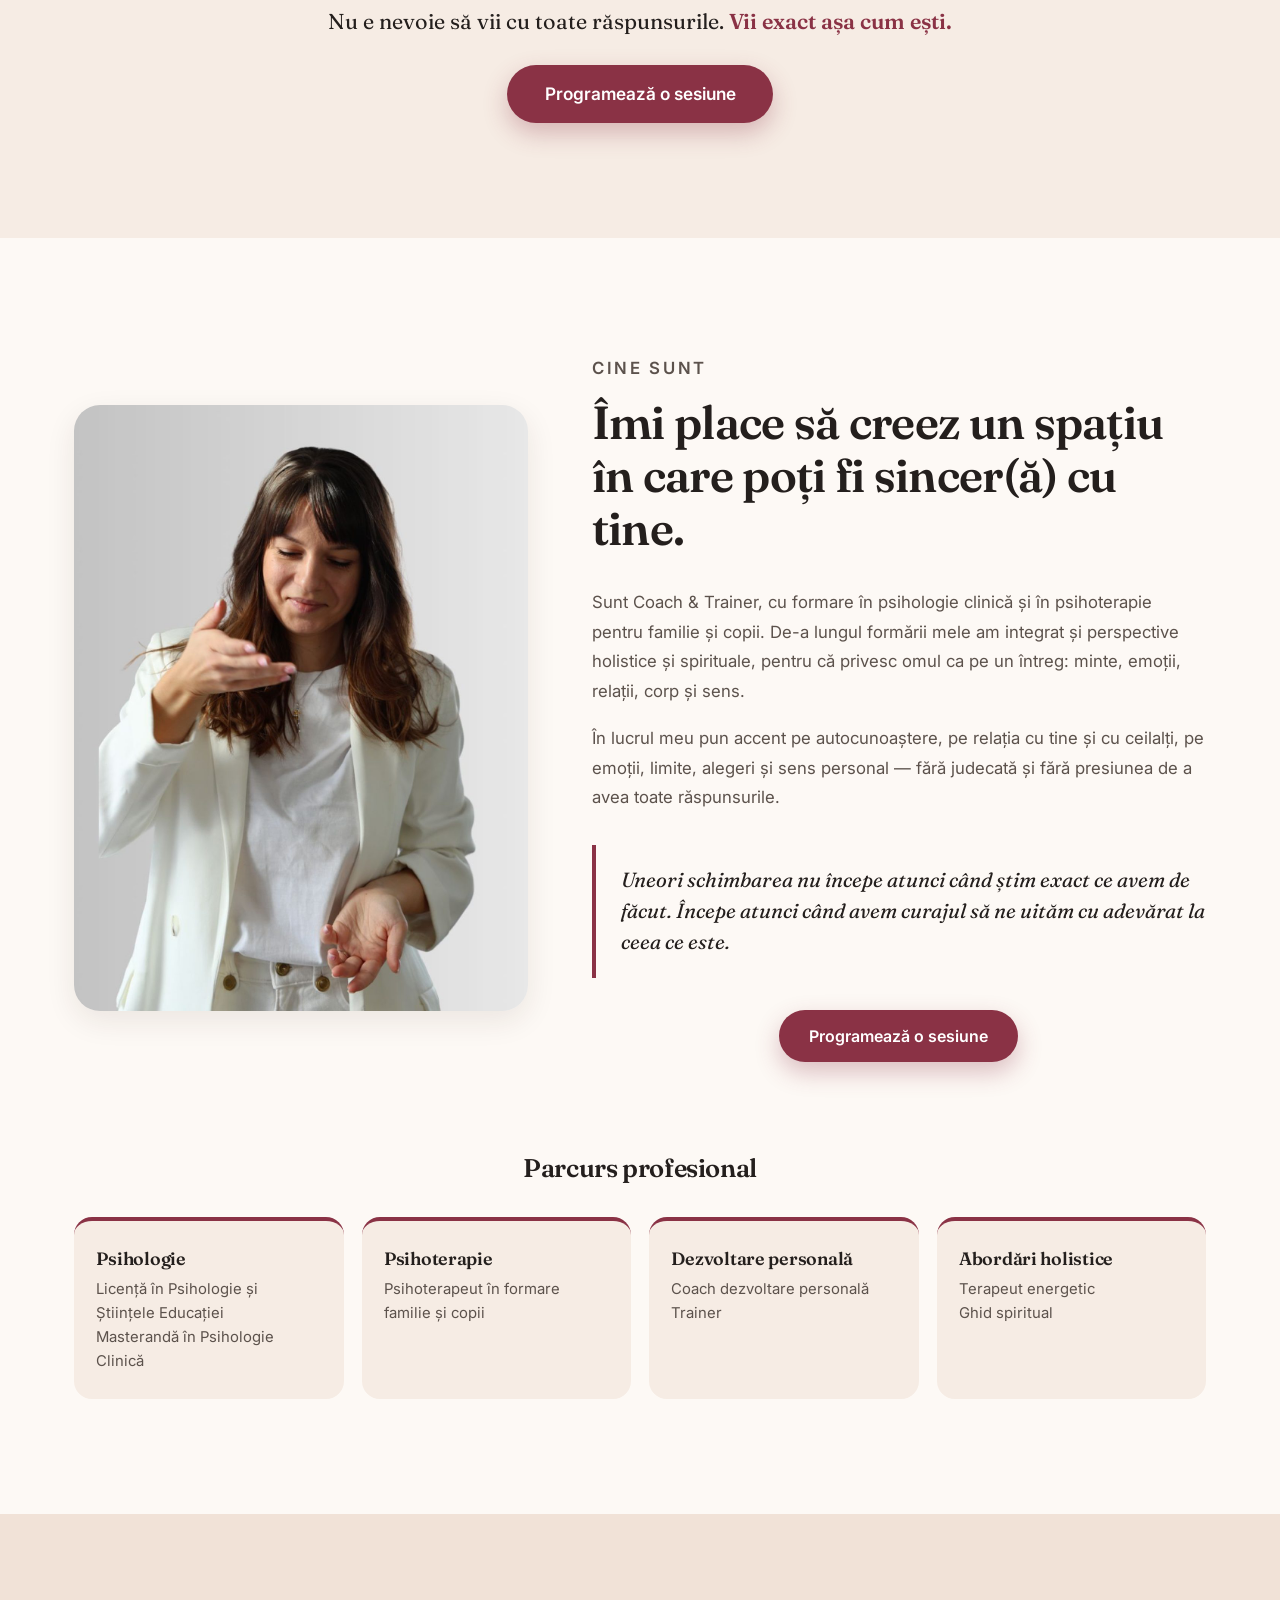
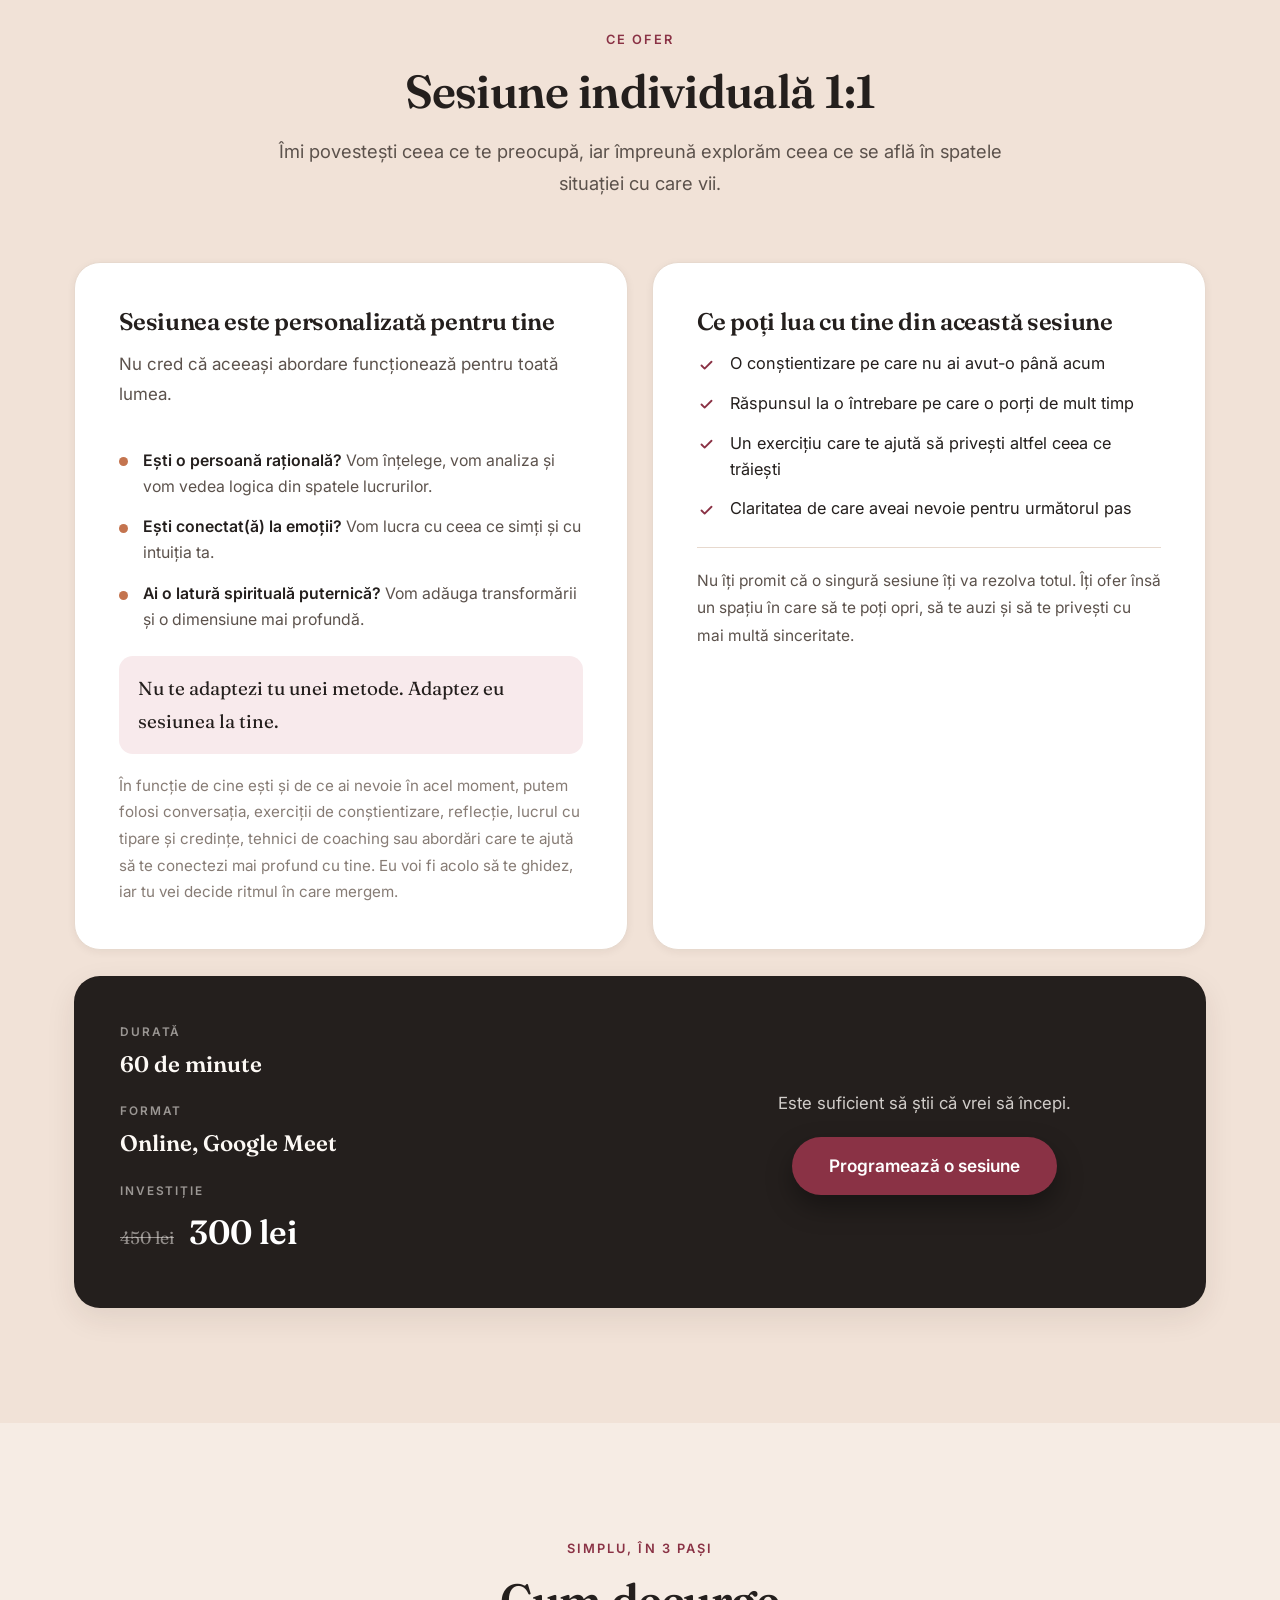
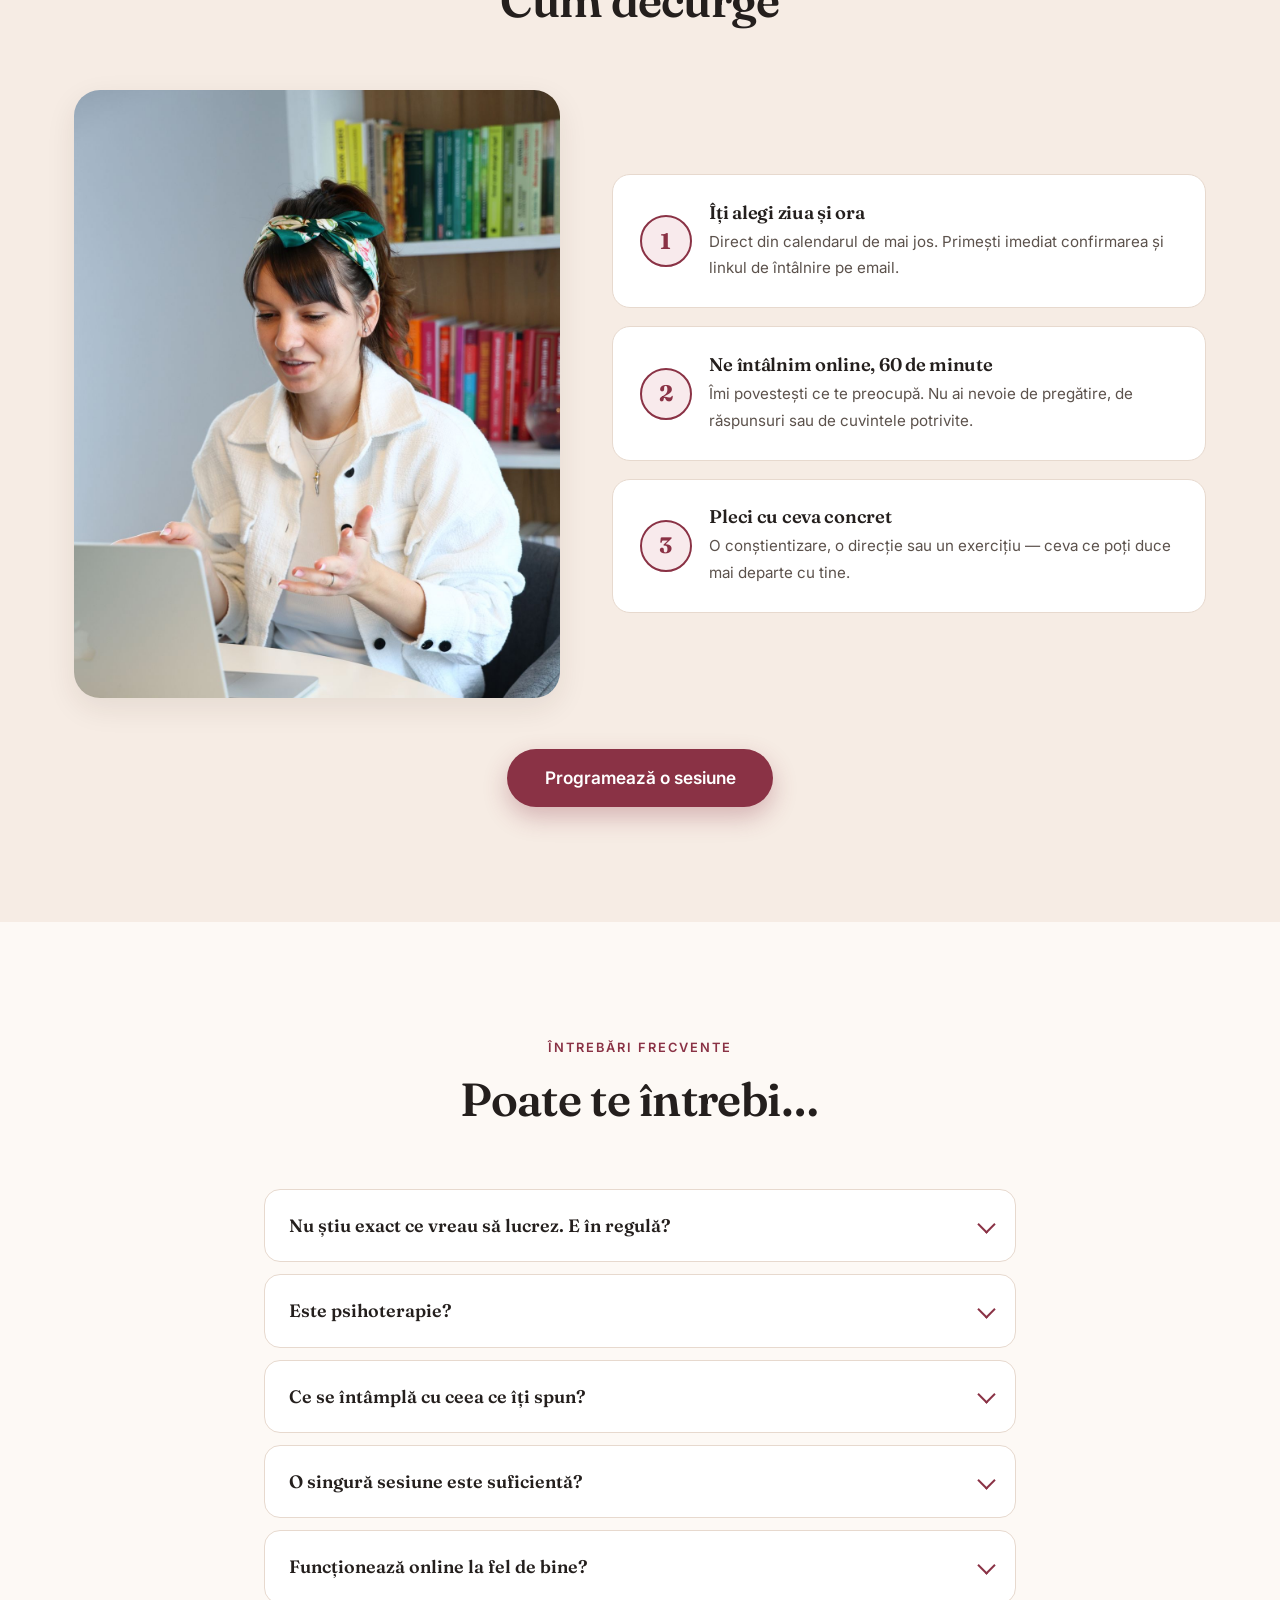
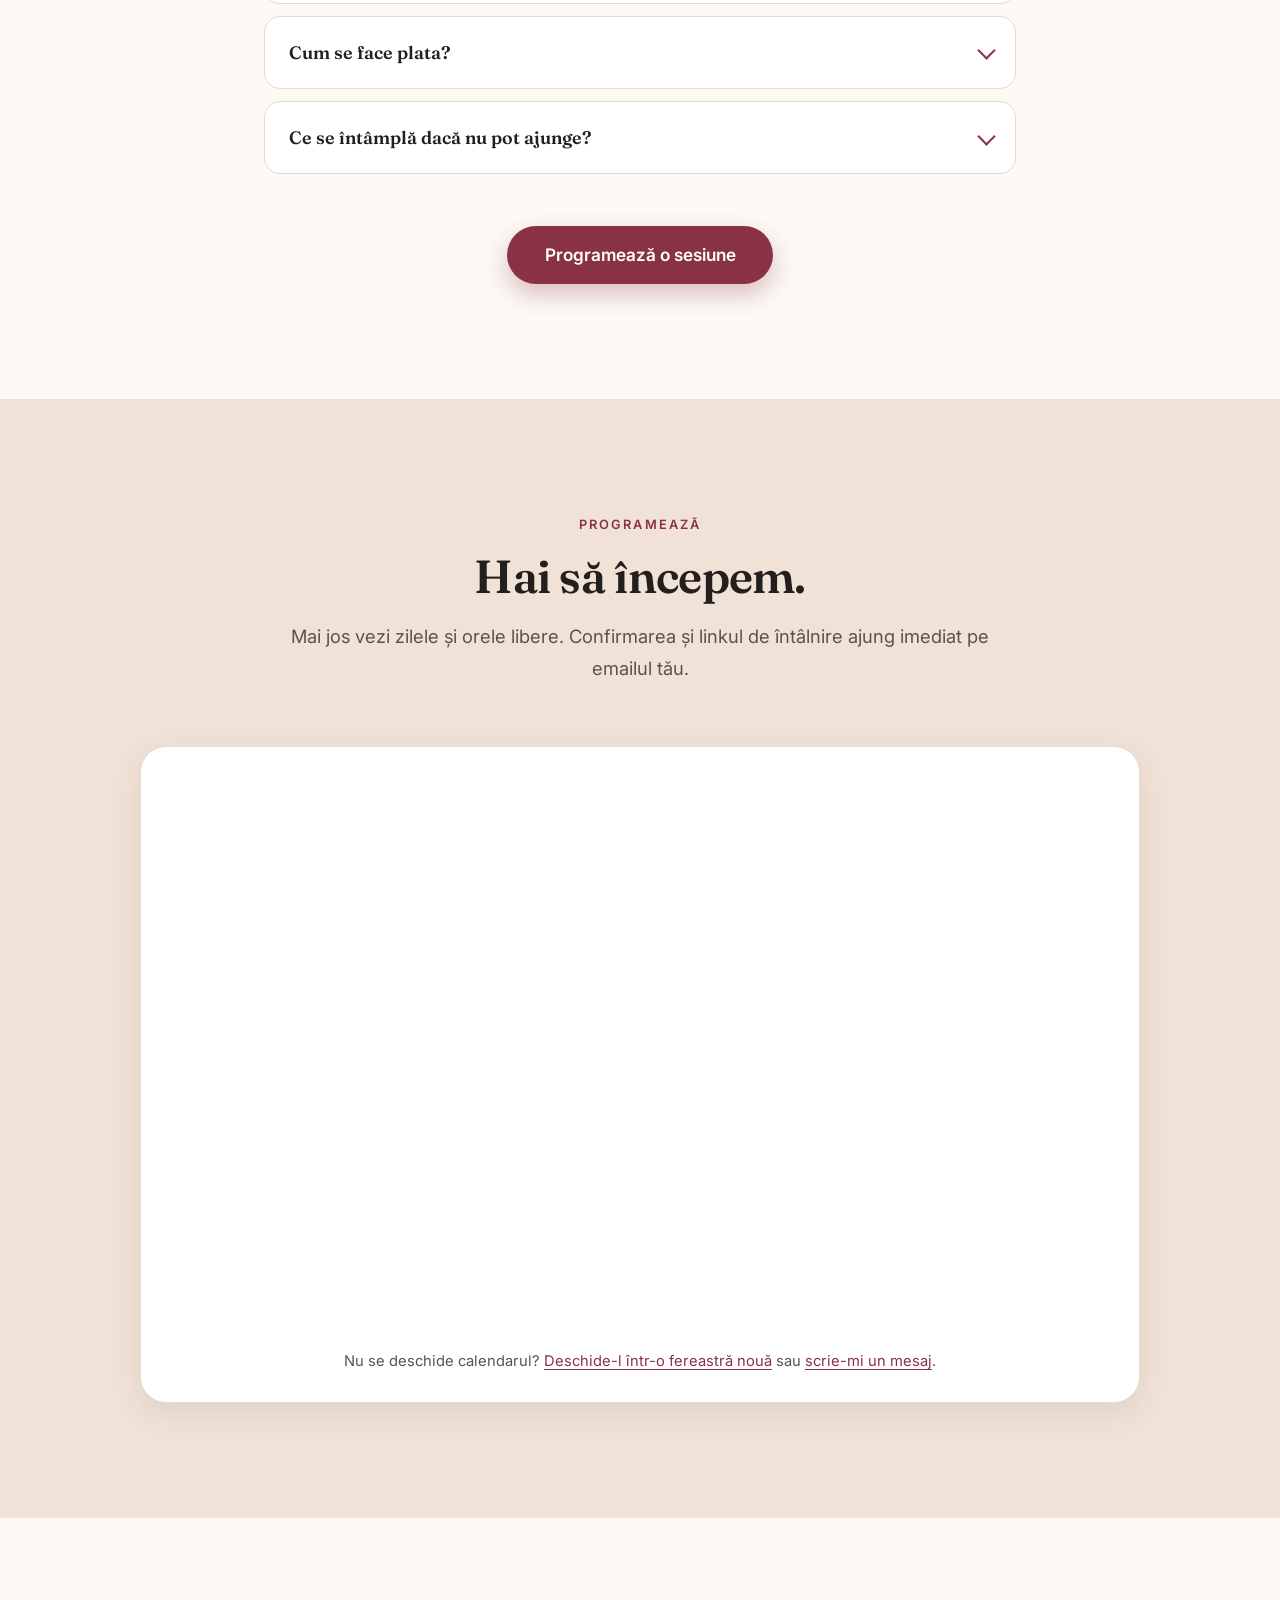
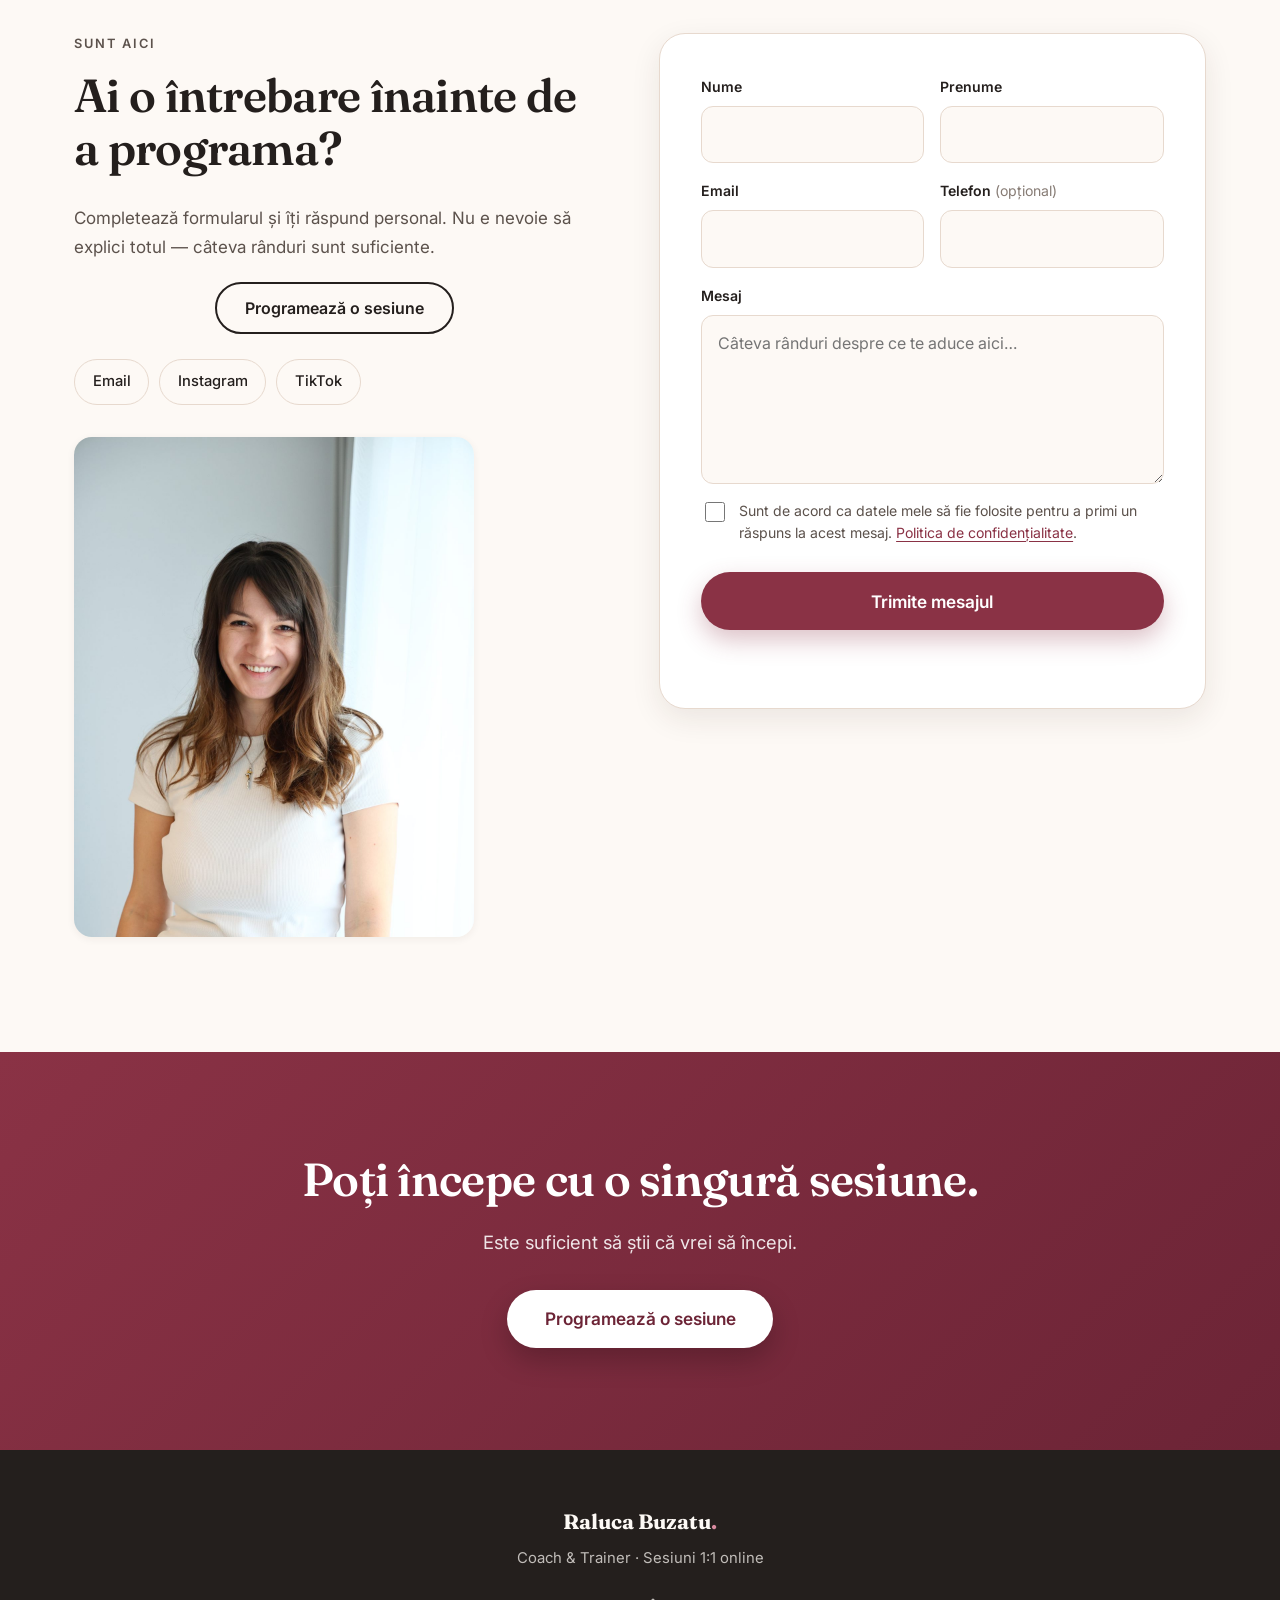
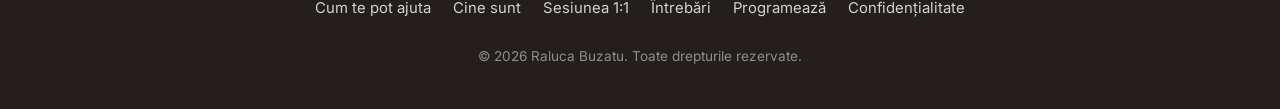
==== commit 570a73ce: "Butoanele de programare centrate peste tot Trei butoane ramasesera aliniate la stanga in coloana lor" ====
--- a/index.html
+++ b/index.html
@@ -169,7 +169,7 @@
     <ul class="parcurs-grid">
       <li>
         <h4>Psihologie</h4>
-        <p>Licență în Psihologie și Științele Educației<br>Masterat în Psihologie Clinică, în curs</p>
+        <p>Licență în Psihologie și Științele Educației<br>Masterandă în Psihologie Clinică</p>
       </li>
       <li>
         <h4>Psihoterapie</h4>
--- a/assets/css/style.css
+++ b/assets/css/style.css
@@ -157,6 +157,13 @@
 
 .cta-row { display: flex; flex-wrap: wrap; gap: 14px; margin: 2rem 0 1.9rem; }
 
+/* Butoanele de programare stau centrate in coloana lor, oriunde apar,
+   ca sa arate la fel in toata pagina. Exceptie: perechea din prima
+   sectiune, care face corp comun cu textul aliniat la stanga. */
+.about-copy > .btn { display: flex; width: fit-content; margin-left: auto; margin-right: auto; }
+.contact-actions { justify-content: center; }
+.price-action { text-align: center; }
+
 .section-cta { text-align: center; margin-top: clamp(34px, 4vw, 54px); }
 .closing-line { font-family: var(--font-head); font-size: 1.35rem; margin-bottom: 1.5rem; }
 .closing-line strong { color: var(--wine); font-weight: 600; }
@@ -703,6 +710,7 @@
   .hero-photo img { aspect-ratio: 5 / 4; object-position: 50% 15%; }
 
   .about-grid { grid-template-columns: 1fr; }
+  .about-copy { order: -1; }
   .about-photo { max-width: 440px; margin: 0 auto; }
   .about-photo img { aspect-ratio: 4 / 3; object-position: 50% 10%; }
 
@@ -737,6 +745,15 @@
   .nav-cta { margin: 18px 0 0; }
   .nav-toggle { display: flex; }
   .mobile-cta { display: block; }
+
+  /* Aterizarea pe ancore.
+     Antetul lipit are 74px, iar fiecare sectiune are inca 64px de spatiu
+     propriu deasupra continutului. Fara compensare, saltul lasa o banda
+     goala sub antet si se vede sfarsitul sectiunii precedente.
+     scroll-margin negativ impinge derularea mai jos, exact cat sa intre
+     titlul sectiunii imediat sub antet. */
+  html { scroll-padding-top: 74px; }
+  section[id] { scroll-margin-top: -36px; }
   /* loc pentru bara CTA fixă, ca să nu acopere finalul paginii */
   .site-footer { padding-bottom: 112px; }
 }
